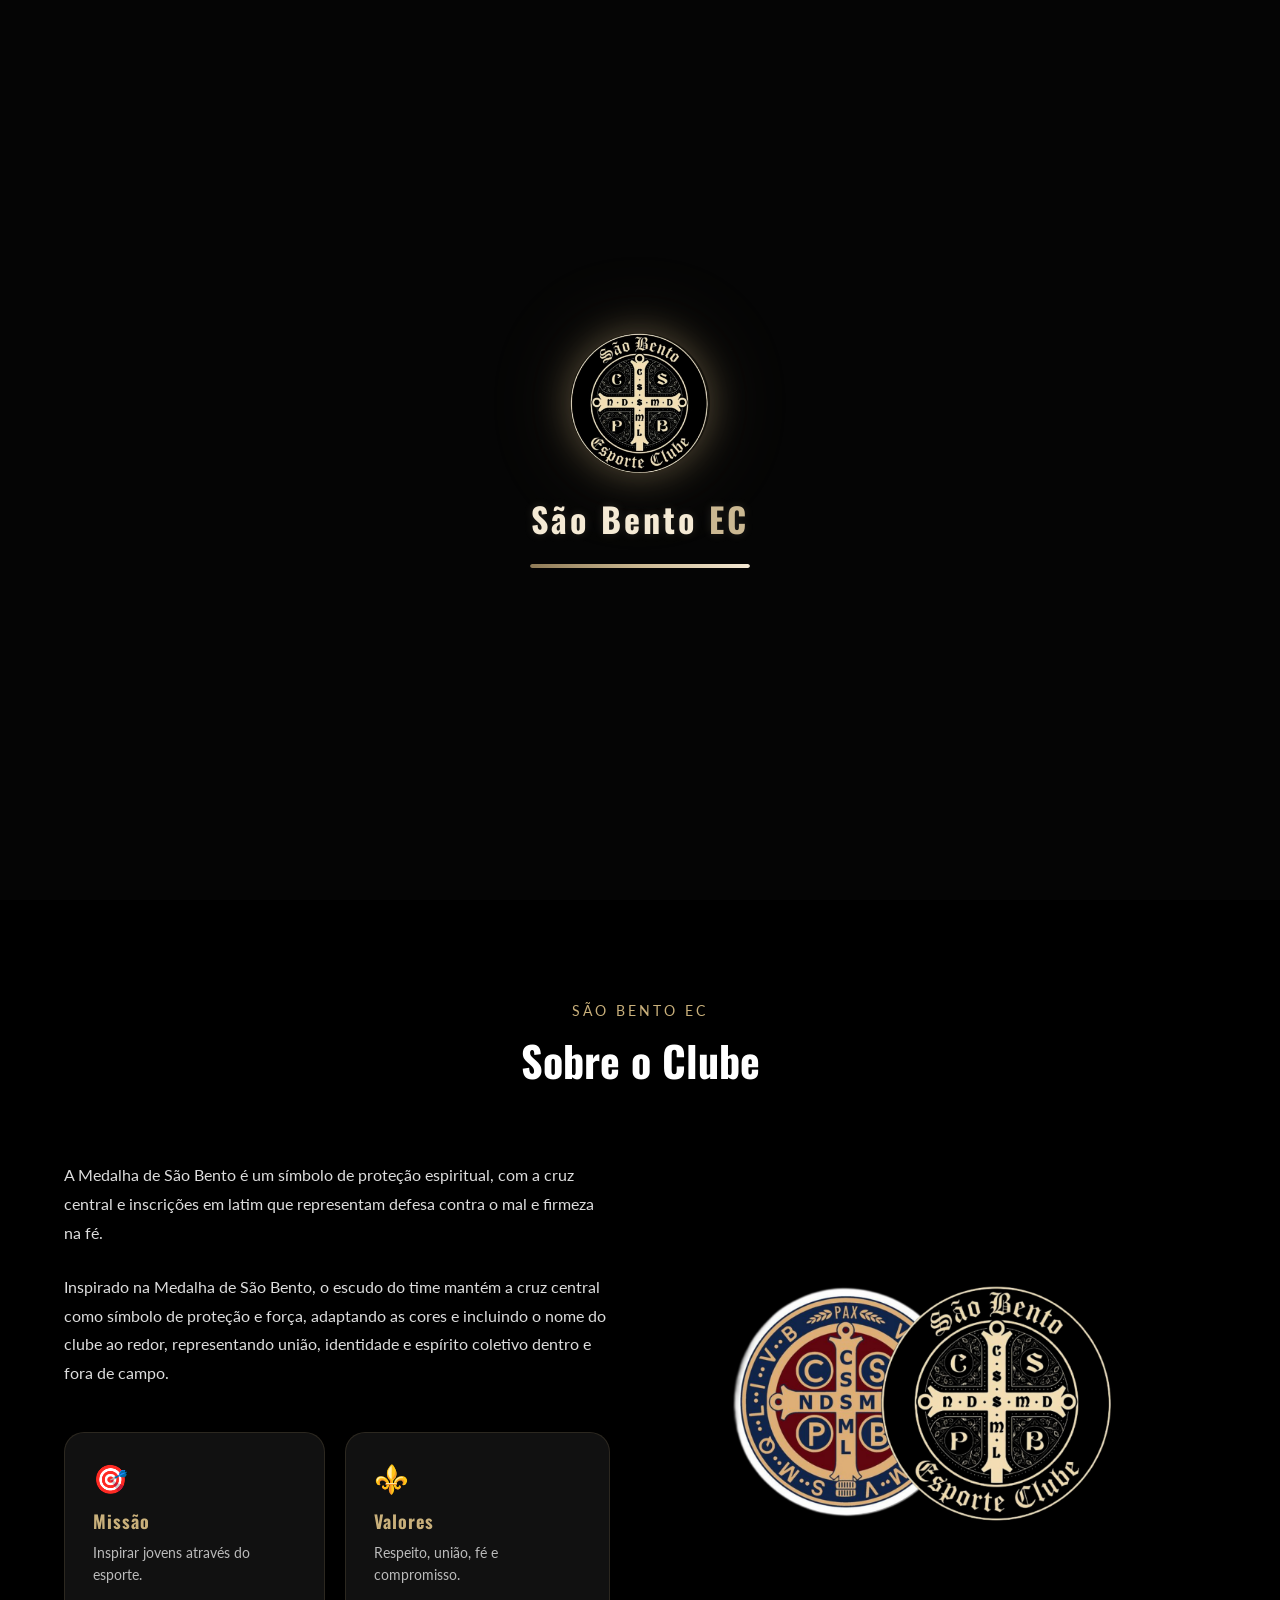
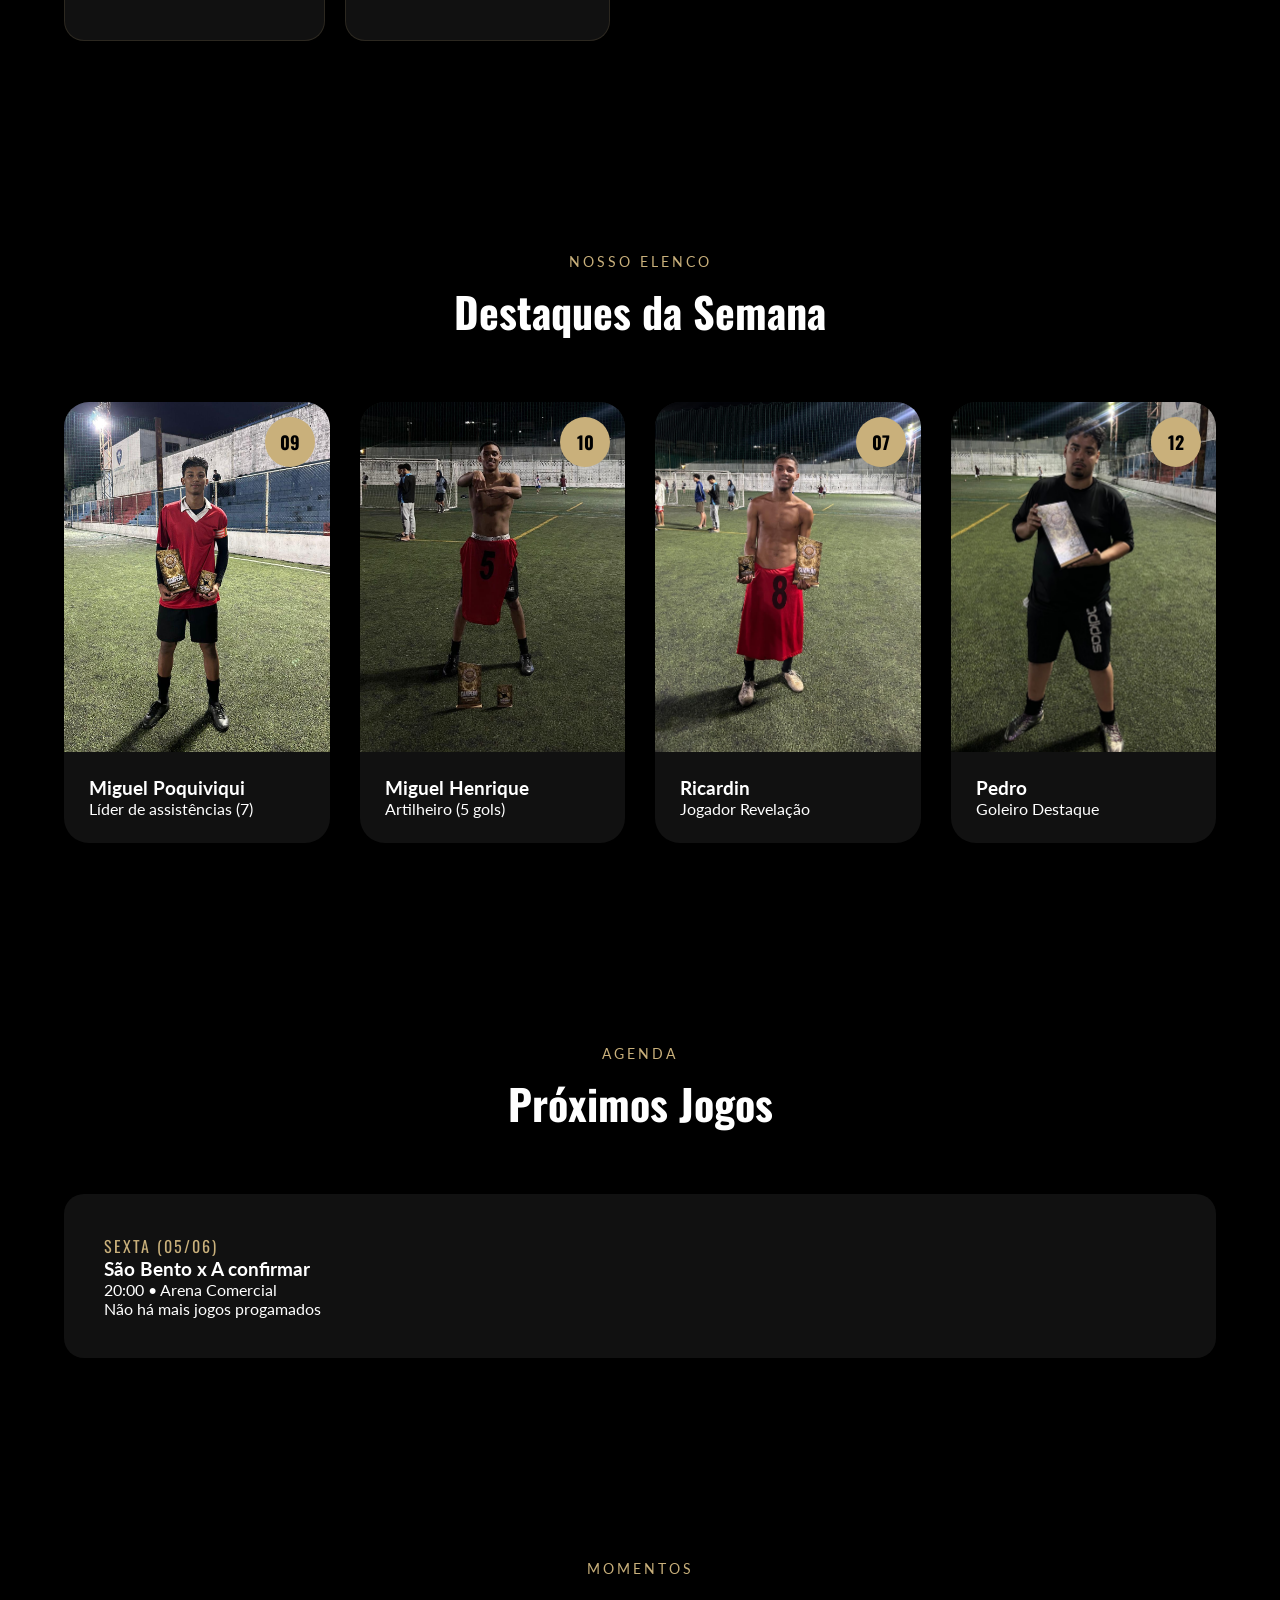
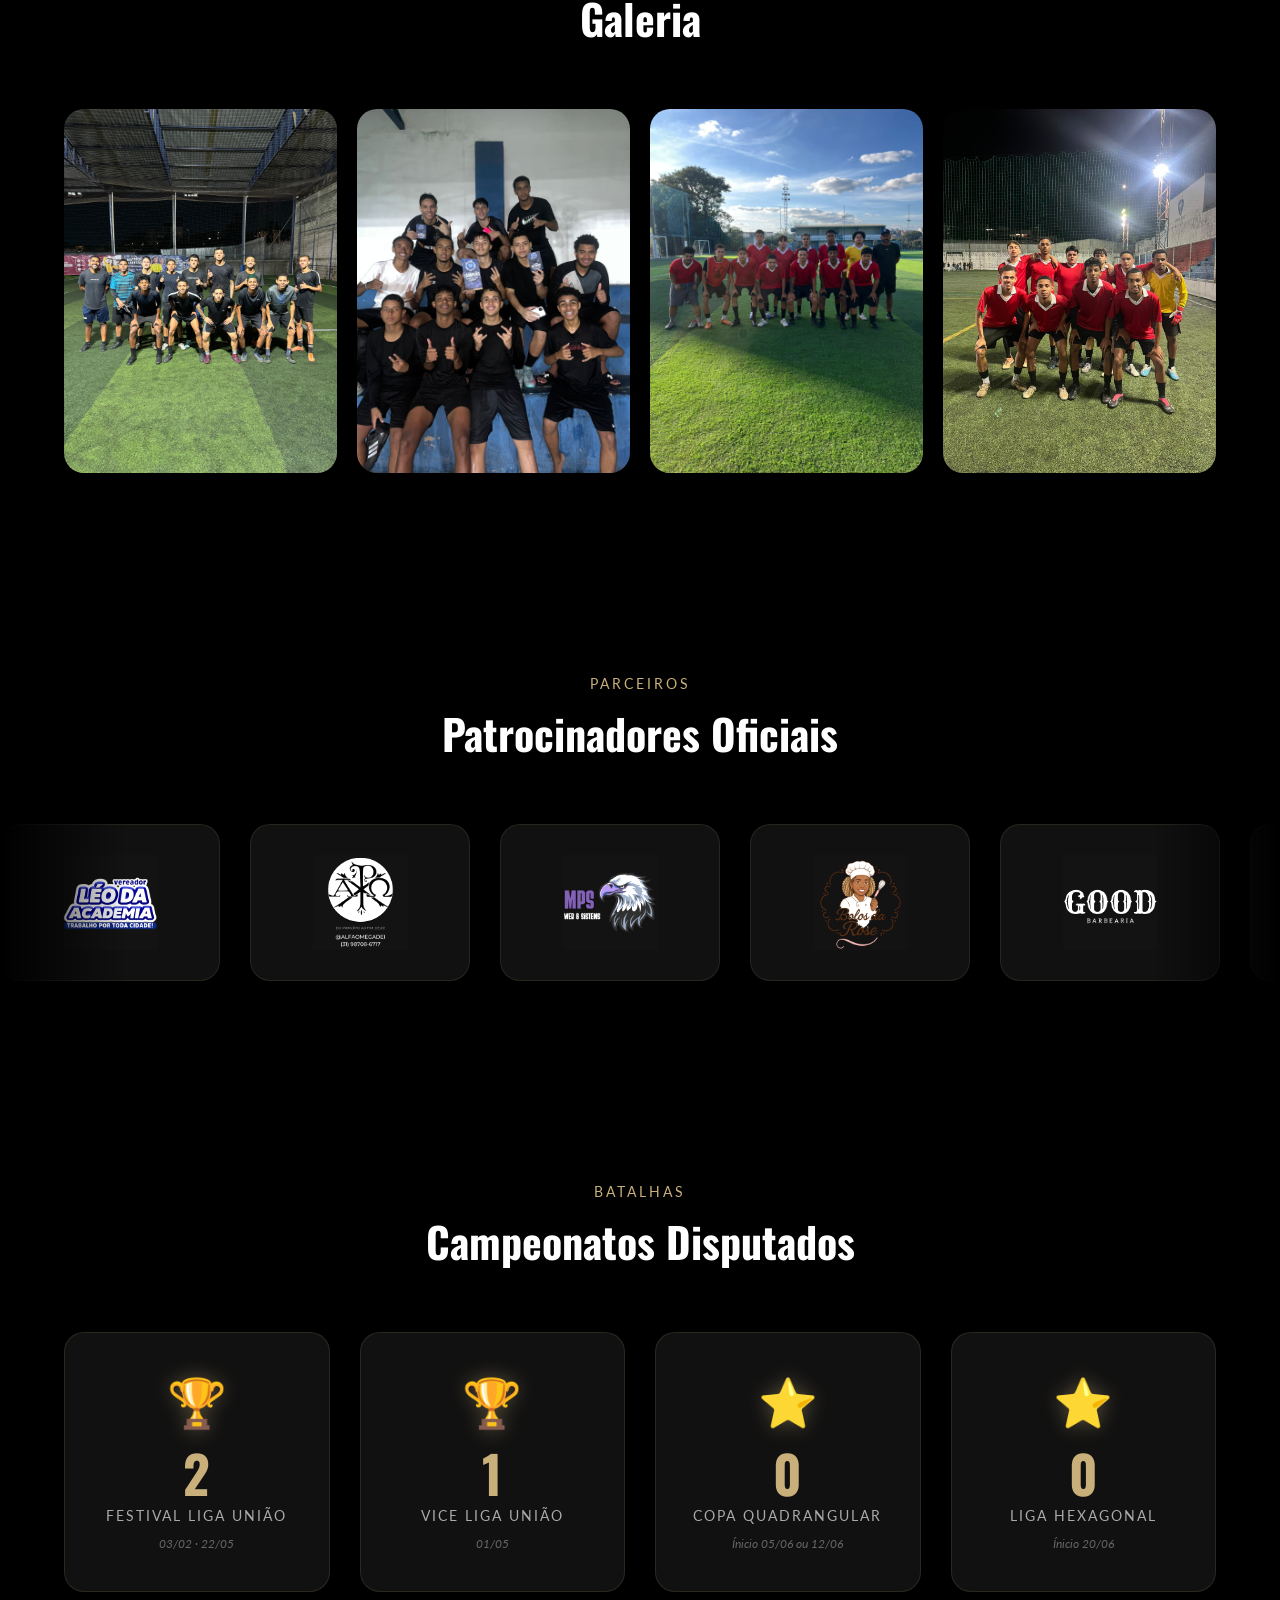
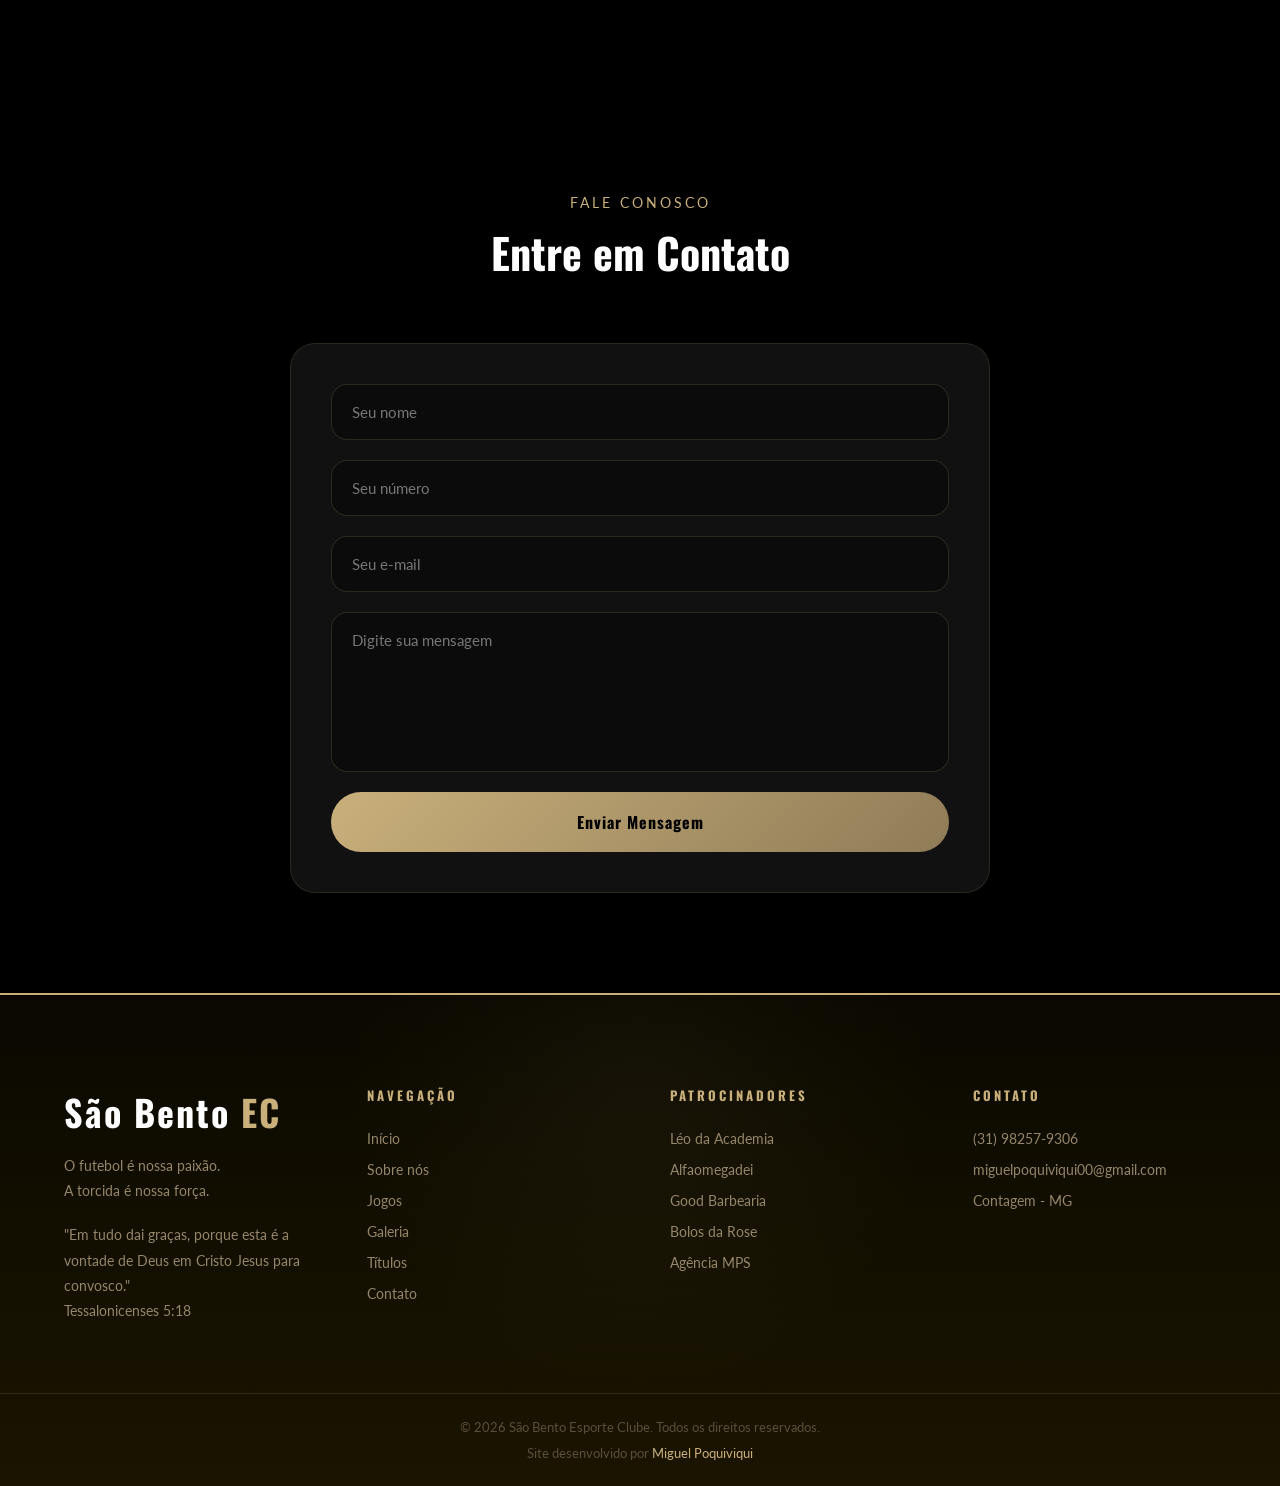
==== index.html @ 28539114 "Update index.html" ====
<!DOCTYPE html>
<html lang="pt-BR">
<head>
  <meta charset="UTF-8" />
  <meta name="viewport" content="width=device-width, initial-scale=1.0"/>
  <title>São Bento Esporte Clube</title>
  <link rel="stylesheet" href="style.css">
  <link rel="icon" type="image/x-icon" href="imgs\escudo.png">
  <link rel="preconnect" href="https://fonts.googleapis.com">
  <link href="https://fonts.googleapis.com/css2?family=Oswald:wght@400;600;700&family=Lato:wght@300;400;700&display=swap" rel="stylesheet">
</head>
<body>

<!-- PRELOADER -->
<div id="preloader">
  <div class="loader">
    <img src="imgs/escudo.png" alt="São Bento EC">
    <h1>São Bento <span>EC</span></h1>
    <div class="loading-bar">
      <div class="loading-progress"></div>
    </div>
  </div>
</div>

<!-- HEADER -->
<header id="header">
  <div class="container nav-container">
    <div class="logo-area">
      <img src="imgs/escudo.png" alt="São Bento">
      <h2>São Bento EC</h2>
    </div>
    <nav id="nav">
      <a href="#home">Início</a>
      <a href="#sobre">Sobre</a>
      <a href="#elenco">Elenco</a>
      <a href="#jogos">Jogos</a>
      <a href="#galeria">Galeria</a>
      <a href="#contato">Contato</a>
    </nav>
    <a class="btn-header" href="#contato">Seja Patrocinador</a>
    <div class="menu-mobile" id="menu-mobile">
      <span></span>
      <span></span>
      <span></span>
    </div>
  </div>
</header>

<!-- HERO -->
<section class="hero" id="home">
  <div class="overlay"></div>
  <div class="hero-content">
    <h1>TRADIÇÃO, RAÇA E GLÓRIA</h1>
    <p>Mais que um time. Uma família, uma torcida e uma história.</p>
    <div class="hero-buttons">
      <a href="#sobre" class="btn-primary">Conheça o Clube</a>
      <a href="#jogos" class="btn-secondary">Próximos Jogos</a>
    </div>
  </div>
</section>

<!-- SOBRE -->
<section class="sobre section" id="sobre">
  <div class="container">
    <div class="section-title">
      <span>São Bento EC</span>
      <h2>Sobre o Clube</h2>
    </div>
    <div class="sobre-grid">
      <div class="sobre-text">
        <p>A Medalha de São Bento é um símbolo de proteção espiritual, com a cruz central e inscrições em latim que representam defesa contra o mal e firmeza na fé.</p>
        <p>Inspirado na Medalha de São Bento, o escudo do time mantém a cruz central como símbolo de proteção e força, adaptando as cores e incluindo o nome do clube ao redor, representando união, identidade e espírito coletivo dentro e fora de campo.</p><br>

        <div class="sobre-cards">
          <div class="mini-card" id="card-missao">
            <span class="card-icon">🎯</span>
            <h3>Missão</h3>
            <p>Inspirar jovens através do esporte.</p>
          </div>
          <div class="mini-card" id="card-valores">
            <span class="card-icon">⚜️</span>
            <h3>Valores</h3>
            <p>Respeito, união, fé e compromisso.</p>
          </div>
        </div>
      </div>
      <div class="sobre-img">
        <img src="imgs/sao bento.png" alt="São Bento">
      </div>
    </div>
  </div>
</section>

<!-- DESTAQUES -->
<section class="elenco section" id="elenco">
  <div class="container">
    <div class="section-title">
      <span>Nosso Elenco</span>
      <h2>Destaques da Semana</h2>
    </div>
    <div class="players">
      <div class="player-card">
        <div class="number">09</div>
        <img src="imgs/presida.jpg" alt="">
        <div class="player-info">
          <h3>Miguel Poquiviqui</h3>
          <p>Líder de assistências (7)</p>
        </div>
      </div>
      <div class="player-card">
        <div class="number">10</div>
        <img src="imgs/artilheiro.jpg" alt="">
        <div class="player-info">
          <h3>Miguel Henrique</h3>
          <p>Artilheiro (5 gols)</p>
        </div>
      </div>
      <div class="player-card">
        <div class="number">07</div>
        <img src="imgs/revela.jpg" alt="">
        <div class="player-info">
          <h3>Ricardin</h3>
          <p>Jogador Revelação</p>
        </div>
      </div>
      <div class="player-card">
        <div class="number">12</div>
        <img src="imgs/goleiro.jpg" alt="">
        <div class="player-info">
          <h3>Pedro</h3>
          <p>Goleiro Destaque</p>
        </div>
      </div>
    </div>
  </div>
</section>

<!-- JOGOS -->
<section class="jogos section" id="jogos">
  <div class="container">
    <div class="section-title">
      <span>Agenda</span>
      <h2>Próximos Jogos</h2>
    </div>
    <div class="games">
      <div class="game-card">
        <span>SEXTA (05/06)</span>
        <h3>São Bento x A confirmar</h3>
        <p>20:00 • Arena Comercial</p>
        <p>Não há mais jogos progamados</p>
      </div>
      
    </div>
  </div>
</section>

<!-- GALERIA -->
<section class="galeria section" id="galeria">
  <div class="container">
    <div class="section-title">
      <span>Momentos</span>
      <h2>Galeria</h2>
    </div>
    <div class="gallery-grid">
      <img src="imgs/time1.jpg" class="gallery-item" alt="1">
      <img src="imgs/time2.jpg" class="gallery-item" alt="2">
      <img src="imgs/time3.jpg" class="gallery-item" alt="3">
      <img src="imgs/time5.jpg" class="gallery-item" alt="5">
    </div>
  </div>
</section>

<!-- LIGHTBOX -->
<div class="lightbox" id="lightbox">
  <span class="close-lightbox">&times;</span>
  <img id="lightbox-img" src="">
</div>

<!-- PATROCINADORES -->
<section class="patro-section">
  <div class="section-title">
    <span>Parceiros</span>
    <h2>Patrocinadores Oficiais</h2>
  </div>
  <div class="carousel">
    <div class="carousel-track" id="carousel-track">
      <div class="sponsor-card"><img src="imgs/leodaacademia.png" alt="Leo"></div>
      <div class="sponsor-card"><img src="imgs/alfa.png" alt="Alfa"></div>
      <div class="sponsor-card"><img src="imgs/mps.png" alt="MPS"></div>
      <div class="sponsor-card"><img src="imgs/bolos.png" alt="Bolos da Rose"></div>
      <div class="sponsor-card"><img src="imgs/good.png" alt="Good Barbearia"></div>
      <div class="sponsor-card"><img src="imgs/leodaacademia.png" alt="Leo"></div>
      <div class="sponsor-card"><img src="imgs/alfa.png" alt="Alfa"></div>
      <div class="sponsor-card"><img src="imgs/mps.png" alt="MPS"></div>
      <div class="sponsor-card"><img src="imgs/bolos.png" alt="Bolos da Rose"></div>
      <div class="sponsor-card"><img src="imgs/good.png" alt="Good Barbearia"></div>
    </div>
  </div>
</section>

<!-- CAMPEONATOS CONQUISTADOS -->
<section class="titulos section" id="titulos">
  <div class="container">
    <div class="section-title">
      <span>Batalhas</span>
      <h2>Campeonatos Disputados</h2>
    </div>
    <div class="titulos-grid">
      <div class="titulo-card">
        <span class="titulo-icon">🏆</span>
        <div class="titulo-number">2</div>
        <div class="titulo-name">Festival Liga União</div>
        <div class="titulo-years">03/02 · 22/05</div>
      </div>
      <div class="titulo-card">
        <span class="titulo-icon">🏆</span>
        <div class="titulo-number">1</div>
        <div class="titulo-name">Vice Liga União</div>
        <div class="titulo-years">01/05</div>
      </div>
      <div class="titulo-card">
        <span class="titulo-icon">⭐</span>
        <div class="titulo-number">0</div>
        <div class="titulo-name">Copa Quadrangular</div>
        <div class="titulo-years">Ínicio 05/06 ou 12/06</div>
      </div>
      <div class="titulo-card">
        <span class="titulo-icon">⭐</span>
        <div class="titulo-number">0</div>
        <div class="titulo-name">Liga Hexagonal</div>
        <div class="titulo-years">Ínicio 20/06</div>
      </div>
    </div>
  </div>
</section>

<!-- CONTATO -->
<section class="contato section" id="contato">
  <div class="container">
    <div class="section-title">
      <span>Fale Conosco</span>
      <h2>Entre em Contato</h2>
    </div>
    <form id="contact-form">
      <input type="text" placeholder="Seu nome" id="name">
      <input type="number" placeholder="Seu número" id="number">
      <input type="email" placeholder="Seu e-mail" id="email">
      <textarea placeholder="Digite sua mensagem" id="message"></textarea>
      <button type="submit">Enviar Mensagem</button>
    </form>
  </div>
</section>

<!-- FOOTER -->
<footer>
  <div class="container footer-grid">
    <div class="footer-brand">
      <h2>São Bento <span>EC</span></h2>
      <p>O futebol é nossa paixão.<br>A torcida é nossa força.</p><br>
      <p>"Em tudo dai graças, porque esta é a vontade de Deus em Cristo Jesus para convosco."<br>Tessalonicenses 5:18</p>
    </div>
    <div>
      <h3>Navegação</h3>
      <a href="#home">Início</a>
      <a href="#sobre">Sobre nós</a>
      <a href="#jogos">Jogos</a>
      <a href="#galeria">Galeria</a>
      <a href="#titulos">Títulos</a>
      <a href="#contato">Contato</a>
    </div>
    <div>
      <h3>Patrocinadores</h3>
      <a href="https://www.instagram.com/leodaacademia_/">Léo da Academia</a>
      <a href="https://www.instagram.com/alfaomegadei/?next=%2F">Alfaomegadei</a>
      <a href="https://www.instagram.com/goodbarbearia/?next=%2F">Good Barbearia</a>
      <a href="https://www.instagram.com/bolosdarose33/?next=%2F">Bolos da Rose</a>
      <a href="https://www.instagram.com/agencia_mps/?next=%2F">Agência MPS</a>
    </div>
    <div>
      <h3>Contato</h3>
      <a href="https://wa.me/+5531982579306">(31) 98257-9306</a>
      <a href="miguelpoquiviui00@gmail.com">miguelpoquiviqui00@gmail.com</a>
      <a href="https://maps.app.goo.gl/bpwfyEVrQ4j3nXoj8">Contagem - MG</a>
    </div>
  </div>

  <div class="copy">
    <p>© 2026 São Bento Esporte Clube. Todos os direitos reservados.</p>
    <p>Site desenvolvido por <a href="https://miguelpoquiviqui.github.io/miguel/" target="_blank">Miguel Poquiviqui</a></p>
  </div>
</footer>

<!-- CHATBOT -->
<button id="chat-btn" onclick="toggleChat()">
  👋
  <span class="badge">1</span>
</button>

<div id="chat-window">
  <div class="chat-header">
    <img src="imgs/escudo.png" alt="São Bento EC">
    <div class="chat-header-info">
      <h4>São Bento EC</h4>
      <p>Assistente do Clube</p>
    </div>
    <div class="chat-online"></div>
  </div>

  <div class="chat-messages" id="chat-messages"></div>

  <div class="quick-replies" id="quick-replies">
    <button class="qr-btn" onclick="sendQuick('Próximo jogo')">📅 Próximo jogo</button>
    <button class="qr-btn" onclick="sendQuick('Camisa torcida')">👕 Camisa Torcedor</button>
    <button class="qr-btn" onclick="sendQuick('Patrocínio')">💼 Patrocínio</button>
    <button class="qr-btn" onclick="sendQuick('Títulos')">🏆 Títulos</button>
    <button class="qr-btn" onclick="sendQuick('Contato')">📞 Contato</button>
  </div>
  <div class="chat-input-area">
    <input type="text" id="chat-input" placeholder="Digite sua pergunta..." onkeydown="if(event.key==='Enter')sendMessage()">
    <button id="chat-send" onclick="sendMessage()">➤</button>
  </div>
</div>

<script src="scprit.js"></script>
</body>
</html>
---- style.css ----
*{
  margin:0;
  padding:0;
  box-sizing:border-box;
}

html{
  scroll-behavior:smooth;
}

body{
  font-family:'Lato', Arial, sans-serif;
  background:black;
  color:white;
  overflow-x:hidden;
}

img{
  width:100%;
  display:block;
}

.sidebar{
background:linear-gradient(180deg,#050505,#1a1400);
border-right:1px solid rgba(201,176,123,.2);
}
.container{
  width:90%;
  max-width:1200px;
  margin:auto;
}

.section{
  padding:100px 0;
}

.section-title{
  text-align:center;
  margin-bottom:60px;
}

.section-title span{
  color:#c9b07b;
  letter-spacing:3px;
  font-size:14px;
  text-transform:uppercase;
}

.section-title h2{
  font-size:42px;
  margin-top:10px;
  font-family:'Oswald', sans-serif;
  font-weight:700;
}

/* =========================
   PRELOADER
========================= */
#preloader{
  position:fixed;
  inset:0;
  background:#050505;
  display:flex;
  justify-content:center;
  align-items:center;
  z-index:999999;
  transition:opacity .8s ease, visibility .8s ease;
}

#preloader.hide{
  opacity:0;
  visibility:hidden;
  pointer-events:none;
}

.loader{
  display:flex;
  flex-direction:column;
  align-items:center;
  justify-content:center;
}

/* FIX: border-radius torna circular, escondendo o fundo branco quadrado */
.loader img{
  width:140px;
  height:140px;
  border-radius:50%;
  object-fit:cover;
  margin-bottom:20px;
  opacity:0;
  transform:translateY(60px) scale(.8);
  animation:shieldReveal 1s ease forwards;
  filter:drop-shadow(0 0 18px rgba(201,176,123,.35)) drop-shadow(0 0 40px rgba(201,176,123,.15));
}

.loader h1{
  color:#f5ead5;
  font-size:34px;
  font-weight:700;
  font-family:'Oswald', Arial, sans-serif;
  letter-spacing:3px;
  margin-bottom:20px;
  opacity:0;
  transform:translateY(20px);
  animation:textReveal .8s ease forwards;
  animation-delay:.4s;
  text-shadow:0 0 10px rgba(232,220,194,.15);
}

.loader h1 span{
  color:#cbb892;
}

.loading-bar{
  width:220px;
  height:4px;
  background:rgba(255,255,255,.08);
  border-radius:30px;
  overflow:hidden;
  opacity:0;
  animation:barReveal .5s ease forwards;
  animation-delay:.8s;
}

.loading-progress{
  width:0%;
  height:100%;
  border-radius:30px;
  background:linear-gradient(90deg,#8f7b57,#cbb892,#f5ead5);
  box-shadow:0 0 10px rgba(232,220,194,.3);
  animation:loadBar 2s ease forwards;
  animation-delay:1s;
}

@keyframes shieldReveal{
  0%{ opacity:0; transform:translateY(60px) scale(.8); }
  100%{ opacity:1; transform:translateY(0) scale(1); }
}

@keyframes textReveal{
  from{ opacity:0; transform:translateY(20px); }
  to{ opacity:1; transform:translateY(0); }
}

@keyframes barReveal{
  from{ opacity:0; }
  to{ opacity:1; }
}

@keyframes loadBar{
  from{ width:0%; }
  to{ width:100%; }
}

/* HEADER */
header{
  position:fixed;
  width:100%;
  top:0;
  left:0;
  z-index:999;
  transition:.4s;
}

header.scrolled{
  background:#000;
  box-shadow:0 0 20px rgba(0,0,0,.5);
}

.nav-container{
  display:flex;
  justify-content:space-between;
  align-items:center;
  padding:20px 0;
}

.logo-area{
  display:flex;
  align-items:center;
  gap:12px;
}

.logo-area img{
  width:55px;
  height:55px;
  border-radius:50%;
  object-fit:cover;
}

.logo-area h2{
  font-size:20px;
  font-family:'Oswald', sans-serif;
}

nav{
  display:flex;
  gap:30px;
}

nav a{
  color:white;
  text-decoration:none;
  transition:.3s;
  font-family:'Lato', sans-serif;
  font-weight:700;
  letter-spacing:1px;
  font-size:14px;
  text-transform:uppercase;
}

nav a:hover{
  color:#c9b07b;
}

.btn-header{
  background:#c9b07b;
  padding:12px 20px;
  border-radius:40px;
  color:black;
  text-decoration:none;
  font-weight:bold;
  transition:.3s;
  font-family:'Oswald', sans-serif;
  letter-spacing:1px;
}

.btn-header:hover{
  transform:translateY(-3px);
  box-shadow:0 8px 20px rgba(201,176,123,.4);
}

.menu-mobile{
  display:none;
  flex-direction:column;
  gap:5px;
  cursor:pointer;
}

.menu-mobile span{
  width:30px;
  height:3px;
  background:white;
}

/* HERO */
.hero{
  height:100vh;
  background-image:url("imgs/hero.png");
  background-position:center;
  background-size:cover;
  background-repeat:no-repeat;
  display:flex;
  justify-content:center;
  align-items:center;
  position:relative;
  overflow:hidden;
}

.overlay{
  position:absolute;
  inset:0;
  background:rgba(0,0,0,.7);
}

.hero-content{
  position:relative;
  z-index:2;
  text-align:center;
  max-width:800px;
  padding:20px;
}

.hero h1{
  font-size:80px;
  line-height:1.1;
  font-family:'Oswald', sans-serif;
  font-weight:700;
  letter-spacing:4px;
}

.hero p{
  margin:25px 0;
  font-size:22px;
  color:#ddd;
}

.hero-buttons{
  display:flex;
  justify-content:center;
  gap:20px;
  flex-wrap:wrap;
}

.btn-primary,
.btn-secondary{
  padding:16px 30px;
  border-radius:50px;
  text-decoration:none;
  font-weight:bold;
  transition:.3s;
  font-family:'Oswald', sans-serif;
  letter-spacing:1px;
}

.btn-primary{
  background:#c9b07b;
  color:black;
}

.btn-secondary{
  border:2px solid white;
  color:white;
}

.btn-primary:hover,
.btn-secondary:hover{
  transform:translateY(-5px);
  box-shadow:0 10px 25px rgba(201,176,123,.3);
}

/* SOBRE */
.sobre-grid{
  display:grid;
  grid-template-columns:1fr 1fr;
  gap:60px;
  align-items:center;
}

.sobre-text p{
  margin-bottom:25px;
  color:#ddd;
  line-height:1.8;
}

.sobre-cards{
  display:flex;
  gap:20px;
}

/* === MINI-CARDS ANIMADOS === */
.mini-card{
  background:#111;
  padding:28px;
  border-radius:20px;
  border:1px solid rgba(201,176,123,.15);
  position:relative;
  overflow:hidden;
  cursor:default;
  transition:transform .4s ease, border-color .4s ease, box-shadow .4s ease;
  opacity:0;
  transform:translateY(30px);
}

.mini-card.visible{
  opacity:1;
  transform:translateY(0);
  transition:opacity .6s ease, transform .6s ease;
}

.mini-card:first-child{
  transition-delay:.1s;
}

.mini-card:last-child{
  transition-delay:.3s;
}

.mini-card::before{
  content:'';
  position:absolute;
  top:-50%;
  left:-50%;
  width:200%;
  height:200%;
  background:radial-gradient(circle at center, rgba(201,176,123,.12) 0%, transparent 60%);
  opacity:0;
  transition:opacity .5s ease;
  pointer-events:none;
}

.mini-card:hover{
  transform:translateY(-8px) scale(1.03);
  border-color:rgba(201,176,123,.5);
  box-shadow:0 15px 40px rgba(201,176,123,.15), 0 0 0 1px rgba(201,176,123,.2);
}

.mini-card:hover::before{
  opacity:1;
}

.mini-card .card-icon{
  font-size:28px;
  margin-bottom:12px;
  display:block;
}

.mini-card h3{
  font-family:'Oswald', sans-serif;
  font-size:18px;
  color:#c9b07b;
  margin-bottom:8px;
  letter-spacing:1px;
}

.mini-card p{
  color:#bbb;
  font-size:14px;
  line-height:1.6;
}

/* Barra dourada animada na base do card */
.mini-card::after{
  content:'';
  position:absolute;
  bottom:0;
  left:0;
  width:0%;
  height:3px;
  background:linear-gradient(90deg, #8f7b57, #c9b07b, #f5ead5);
  border-radius:0 0 20px 20px;
  transition:width .4s ease;
}

.mini-card:hover::after{
  width:100%;
}

.sobre-img img{
  width:100%;
  max-width:400px;
  height:auto;
  margin-left:50px;
}

/* ELENCO */
.players{
  display:grid;
  grid-template-columns:repeat(auto-fit,minmax(250px,1fr));
  gap:30px;
}

.player-card{
  background:#111;
  border-radius:25px;
  overflow:hidden;
  position:relative;
  transition:.4s;
}

.player-card:hover{
  transform:translateY(-10px);
}

.player-card img{
  height:350px;
  object-fit:cover;
}

.player-info{
  padding:25px;
}

.number{
  position:absolute;
  top:15px;
  right:15px;
  background:#c9b07b;
  color:black;
  width:50px;
  height:50px;
  border-radius:50%;
  display:flex;
  justify-content:center;
  align-items:center;
  font-weight:bold;
  font-family:'Oswald', sans-serif;
  font-size:18px;
}

/* JOGOS */
.games{
  display:grid;
  grid-template-columns:repeat(auto-fit,minmax(300px,1fr));
  gap:30px;
}

.game-card{
  background:#111;
  padding:40px;
  border-radius:20px;
  transition:.4s;
}

.game-card:hover{
  transform:scale(1.04);
}

.game-card span{
  color:#c9b07b;
  font-family:'Oswald', sans-serif;
  letter-spacing:2px;
}

/* GALERIA */
.gallery-grid{
  display:grid;
  grid-template-columns:repeat(auto-fit,minmax(250px,1fr));
  gap:20px;
}

.gallery-grid img{
  border-radius:20px;
  cursor:pointer;
  transition:.4s;
}

.gallery-grid img:hover{
  transform:scale(1.05);
}

/* LIGHTBOX */
.lightbox{
  position:fixed;
  inset:0;
  background:rgba(0,0,0,.9);
  display:none;
  justify-content:center;
  align-items:center;
  z-index:99999;
}

.lightbox img{
  width:90%;
  max-width:700px;
}

.close-lightbox{
  position:absolute;
  top:40px;
  right:40px;
  font-size:40px;
  cursor:pointer;
}

/* =========================
   PATROCINADORES — CARROSSEL CORRIGIDO
========================= */
.patro-section{
  padding:100px 0;
  overflow:hidden;
}

.carousel{
  overflow:hidden;
  mask-image:linear-gradient(90deg, transparent, black 10%, black 90%, transparent);
  -webkit-mask-image:linear-gradient(90deg, transparent, black 10%, black 90%, transparent);
}

.carousel-track{
  display:flex;
  gap:30px;
  width:max-content;
  animation:slide 20s linear infinite;
}

.carousel-track:hover{
  animation-play-state:paused;
}

.sponsor-card{
  min-width:220px;
  width:220px;
  background:#111;
  border:1px solid rgba(201,176,123,.12);
  border-radius:20px;
  padding:30px 20px;
  display:flex;
  align-items:center;
  justify-content:center;
  transition:border-color .3s, box-shadow .3s;
}

.sponsor-card:hover{
  border-color:rgba(201,176,123,.4);
  box-shadow:0 0 20px rgba(201,176,123,.1);
}

/* imagens dos patrocinadores: menores e centralizadas */
.sponsor-card img{
width:auto !important;
max-width:170px !important;
max-height:95px !important;
height:auto;
object-fit:contain;
margin:0 auto;
display:block;
filter:grayscale(30%) brightness(1.1);
transition:filter .3s, transform .3s;
}

.sponsor-card:hover img{
filter:grayscale(0%) brightness(1.3);
transform:scale(1.05);
}

@keyframes slide{
  0%{ transform:translateX(0); }
  100%{ transform:translateX(-50%); }
}

/* =========================
   CAMPEONATOS CONQUISTADOS
========================= */
.titulos-grid{
  display:grid;
  grid-template-columns:repeat(auto-fit,minmax(220px,1fr));
  gap:30px;
}

.titulo-card{
  background:#111;
  border:1px solid rgba(201,176,123,.15);
  border-radius:20px;
  padding:40px 30px;
  text-align:center;
  position:relative;
  overflow:hidden;
  transition:transform .4s, box-shadow .4s, border-color .4s;
}

.titulo-card::before{
  content:'';
  position:absolute;
  top:0;
  left:0;
  right:0;
  height:3px;
  background:linear-gradient(90deg, #8f7b57, #c9b07b, #f5ead5);
  transform:scaleX(0);
  transition:transform .4s ease;
}

.titulo-card:hover::before{
  transform:scaleX(1);
}

.titulo-card:hover{
  transform:translateY(-8px);
  box-shadow:0 20px 50px rgba(201,176,123,.12);
  border-color:rgba(201,176,123,.3);
}

.titulo-icon{
  font-size:48px;
  display:block;
  margin-bottom:15px;
  filter:drop-shadow(0 0 10px rgba(201,176,123,.4));
}

.titulo-number{
  font-size:52px;
  font-family:'Oswald', sans-serif;
  font-weight:700;
  color:#c9b07b;
  line-height:1;
  margin-bottom:8px;
}

.titulo-name{
  font-size:14px;
  color:#aaa;
  letter-spacing:2px;
  text-transform:uppercase;
}

.titulo-years{
  margin-top:12px;
  font-size:12px;
  color:#666;
  font-style:italic;
}

/* =========================
 FORMULÁRIO CONTATO
========================= */
#contact-form{
max-width:700px;
margin:0 auto;
background:#111;
padding:40px;
border-radius:25px;
border:1px solid rgba(201,176,123,.15);
display:flex;
flex-direction:column;
gap:20px;
box-shadow:0 15px 40px rgba(0,0,0,.35);
}

#contact-form input,
#contact-form textarea{
width:100%;
background:#0b0b0b;
border:1px solid rgba(201,176,123,.18);
border-radius:16px;
padding:18px 20px;
color:white;
font-size:15px;
font-family:'Lato', sans-serif;
outline:none;
transition:.3s;
}

#contact-form textarea{
min-height:160px;
resize:none;
}

#contact-form input:focus,
#contact-form textarea:focus{
border-color:#c9b07b;
box-shadow:0 0 15px rgba(201,176,123,.15);
}

#contact-form input::placeholder,
#contact-form textarea::placeholder{
color:#777;
}

#contact-form button{
background:linear-gradient(135deg,#c9b07b,#8f7b57);
border:none;
padding:18px;
border-radius:50px;
color:black;
font-size:16px;
font-weight:700;
font-family:'Oswald', sans-serif;
letter-spacing:1px;
cursor:pointer;
transition:.3s;
}

#contact-form button:hover{
transform:translateY(-4px);
box-shadow:0 10px 25px rgba(201,176,123,.3);
}

/* =========================
   FOOTER — CORES SÃO BENTO
========================= */
footer{
  background:linear-gradient(180deg, #0a0800 0%, #130f00 50%, #1a1400 100%);
  padding-top:90px;
  border-top:2px solid #c9b07b;
  position:relative;
  overflow:hidden;
}

/* detalhe decorativo atrás */
footer::before{
  content:'';
  position:absolute;
  top:-200px;
  left:50%;
  transform:translateX(-50%);
  width:600px;
  height:600px;
  background:radial-gradient(circle, rgba(201,176,123,.05) 0%, transparent 70%);
  pointer-events:none;
}

.footer-grid{
  display:grid;
  grid-template-columns:repeat(auto-fit,minmax(220px,1fr));
  gap:60px;
  position:relative;
}

.footer-brand h2{
  font-size:36px;
  font-weight:700;
  margin-bottom:15px;
  color:white;
  font-family:'Oswald', sans-serif;
  letter-spacing:2px;
}

.footer-brand h2 span{
  color:#c9b07b;
}

.footer-brand p{
  color:#94866a;
  line-height:1.8;
  max-width:260px;
  font-size:14px;
}

footer h3{
  color:#c9b07b;
  font-size:13px;
  letter-spacing:3px;
  margin-bottom:25px;
  font-family:'Oswald', sans-serif;
  text-transform:uppercase;
}

footer a{
  display:block;
  margin-bottom:14px;
  color:#94866a;
  text-decoration:none;
  transition:.3s ease;
  font-size:14px;
}

footer a:hover{
  color:#c9b07b;
  transform:translateX(5px);
}

/* COPY — centralizado */
.copy{
  margin-top:70px;
  padding:25px 0;
  border-top:1px solid rgba(201,176,123,.15);
  display:flex;
  justify-content:center;
  align-items:center;
  flex-direction:column;
  gap:10px;
  text-align:center;
}

.copy p{
  color:#5a4f38;
  margin:0;
  font-size:13px;
}

.copy a{
  color:#c9b07b !important;
  text-decoration:none;
  font-size:13px;
  transition:.3s;
  transform:none !important;
  display:inline !important;
}

.copy a:hover{
  color:#f5ead5 !important;
  transform:none !important;
}

/* =========================
   CHATBOT WIDGET
========================= */
#chat-btn{
  position:fixed;
  bottom:30px;
  right:30px;
  width:60px;
  height:60px;
  background:linear-gradient(135deg, #c9b07b, #8f7b57);
  border-radius:50%;
  border:none;
  cursor:pointer;
  z-index:9999;
  display:flex;
  align-items:center;
  justify-content:center;
  box-shadow:0 5px 25px rgba(201,176,123,.4);
  transition:transform .3s, box-shadow .3s;
  font-size:26px;
}

#chat-btn:hover{
  transform:scale(1.1);
  box-shadow:0 8px 35px rgba(201,176,123,.55);
}

#chat-btn .badge{
  position:absolute;
  top:-4px;
  right:-4px;
  width:18px;
  height:18px;
  background:#e74c3c;
  border-radius:50%;
  font-size:11px;
  color:white;
  display:flex;
  align-items:center;
  justify-content:center;
  font-weight:bold;
  animation:pulse 1.5s infinite;
}

@keyframes pulse{
  0%,100%{ transform:scale(1); }
  50%{ transform:scale(1.2); }
}

#chat-window{
  position:fixed;
  bottom:105px;
  right:30px;
  width:340px;
  max-height:500px;
  background:#0e0b06;
  border:1px solid rgba(201,176,123,.25);
  border-radius:20px;
  box-shadow:0 20px 60px rgba(0,0,0,.6);
  z-index:9998;
  display:none;
  flex-direction:column;
  overflow:hidden;
  transform:scale(.8) translateY(20px);
  opacity:0;
  transition:transform .3s ease, opacity .3s ease;
}

#chat-window.open{
  display:flex;
  transform:scale(1) translateY(0);
  opacity:1;
}

.chat-header{
  background:linear-gradient(135deg, #1a1400, #2a2000);
  border-bottom:1px solid rgba(201,176,123,.2);
  padding:16px 20px;
  display:flex;
  align-items:center;
  gap:12px;
}

.chat-header img{
  width:38px !important;
  height:38px;
  border-radius:50%;
  object-fit:cover;
  border:2px solid #c9b07b;
}

.chat-header-info h4{
  font-size:15px;
  font-family:'Oswald', sans-serif;
  color:white;
  letter-spacing:1px;
}

.chat-header-info p{
  font-size:11px;
  color:#c9b07b;
}

.chat-online{
  width:8px;
  height:8px;
  background:#2ecc71;
  border-radius:50%;
  margin-left:auto;
  box-shadow:0 0 6px #2ecc71;
}

.chat-messages{
  flex:1;
  overflow-y:auto;
  padding:16px;
  display:flex;
  flex-direction:column;
  gap:10px;
  scrollbar-width:thin;
  scrollbar-color:rgba(201,176,123,.2) transparent;
}

.msg{
  max-width:85%;
  padding:10px 14px;
  border-radius:14px;
  font-size:13px;
  line-height:1.5;
  animation:msgIn .3s ease;
}

@keyframes msgIn{
  from{ opacity:0; transform:translateY(8px); }
  to{ opacity:1; transform:translateY(0); }
}

.msg.bot{
  background:#1e1a0e;
  border:1px solid rgba(201,176,123,.15);
  color:#e8dcc2;
  align-self:flex-start;
  border-radius:4px 14px 14px 14px;
}

.msg.user{
  background:linear-gradient(135deg, #c9b07b, #8f7b57);
  color:#000;
  align-self:flex-end;
  font-weight:600;
  border-radius:14px 14px 4px 14px;
}

.quick-replies{
  display:flex;
  flex-wrap:wrap;
  gap:8px;
  padding:0 16px 12px;
}

.qr-btn{
  background:transparent;
  border:1px solid rgba(201,176,123,.3);
  color:#c9b07b;
  padding:7px 12px;
  border-radius:20px;
  font-size:12px;
  cursor:pointer;
  transition:.3s;
  font-family:'Lato', sans-serif;
}

.qr-btn:hover{
  background:rgba(201,176,123,.12);
  border-color:#c9b07b;
}

.chat-input-area{
  border-top:1px solid rgba(201,176,123,.15);
  padding:12px 16px;
  display:flex;
  gap:8px;
  align-items:center;
}

#chat-input{
  flex:1;
  background:rgba(255,255,255,.05);
  border:1px solid rgba(201,176,123,.15);
  border-radius:20px;
  padding:9px 14px;
  color:white;
  font-size:13px;
  font-family:'Lato', sans-serif;
  outline:none;
  transition:border-color .3s;
}

#chat-input:focus{
  border-color:rgba(201,176,123,.4);
}

#chat-input::placeholder{
  color:#555;
}

#chat-send{
  width:36px;
  height:36px;
  background:linear-gradient(135deg, #c9b07b, #8f7b57);
  border:none;
  border-radius:50%;
  cursor:pointer;
  display:flex;
  align-items:center;
  justify-content:center;
  font-size:16px;
  transition:.3s;
  flex-shrink:0;
}

#chat-send:hover{
  transform:scale(1.1);
}

/* RESPONSIVO */
@media(max-width:900px){
  nav{
    position:fixed;
    top:80px;
    right:-100%;
    width:250px;
    height:100vh;
    background:#000;
    flex-direction:column;
    padding:40px;
    transition:.4s;
  }

  nav.active{
    right:0;
  }

  .menu-mobile{
    display:flex;
  }

  .btn-header{
    display:none;
  }
    /* Sobre */
    @media (max-width:768px){

      .sobre-img{
        display:flex;
        justify-content:center;
      }
    
      .sobre-img img{
        width:100%;
        max-width:400px;
        height:auto;
        margin-left:0;
      }
    
    }
  .hero h1{
    font-size:50px;
  }

  .sobre-grid{
    grid-template-columns:1fr;
  }

  #chat-window{
    width:calc(100vw - 40px);
    right:20px;
  }
}

@media(max-width:600px){
  .hero h1{
    font-size:38px;
  }

  .section-title h2{
    font-size:32px;
  }
}
/* =========================
 SCROLLBAR PERSONALIZADA
========================= */

/* largura */
::-webkit-scrollbar{
width:12px;
}

/* fundo da barra */
::-webkit-scrollbar-track{
background:#050505;
}

/* parte que desliza */
::-webkit-scrollbar-thumb{
background:linear-gradient(180deg,#c9b07b,#8f7b57);
border-radius:20px;
border:2px solid #050505;
}

/* hover */
::-webkit-scrollbar-thumb:hover{
background:linear-gradient(180deg,#e0c992,#b89a63);
}
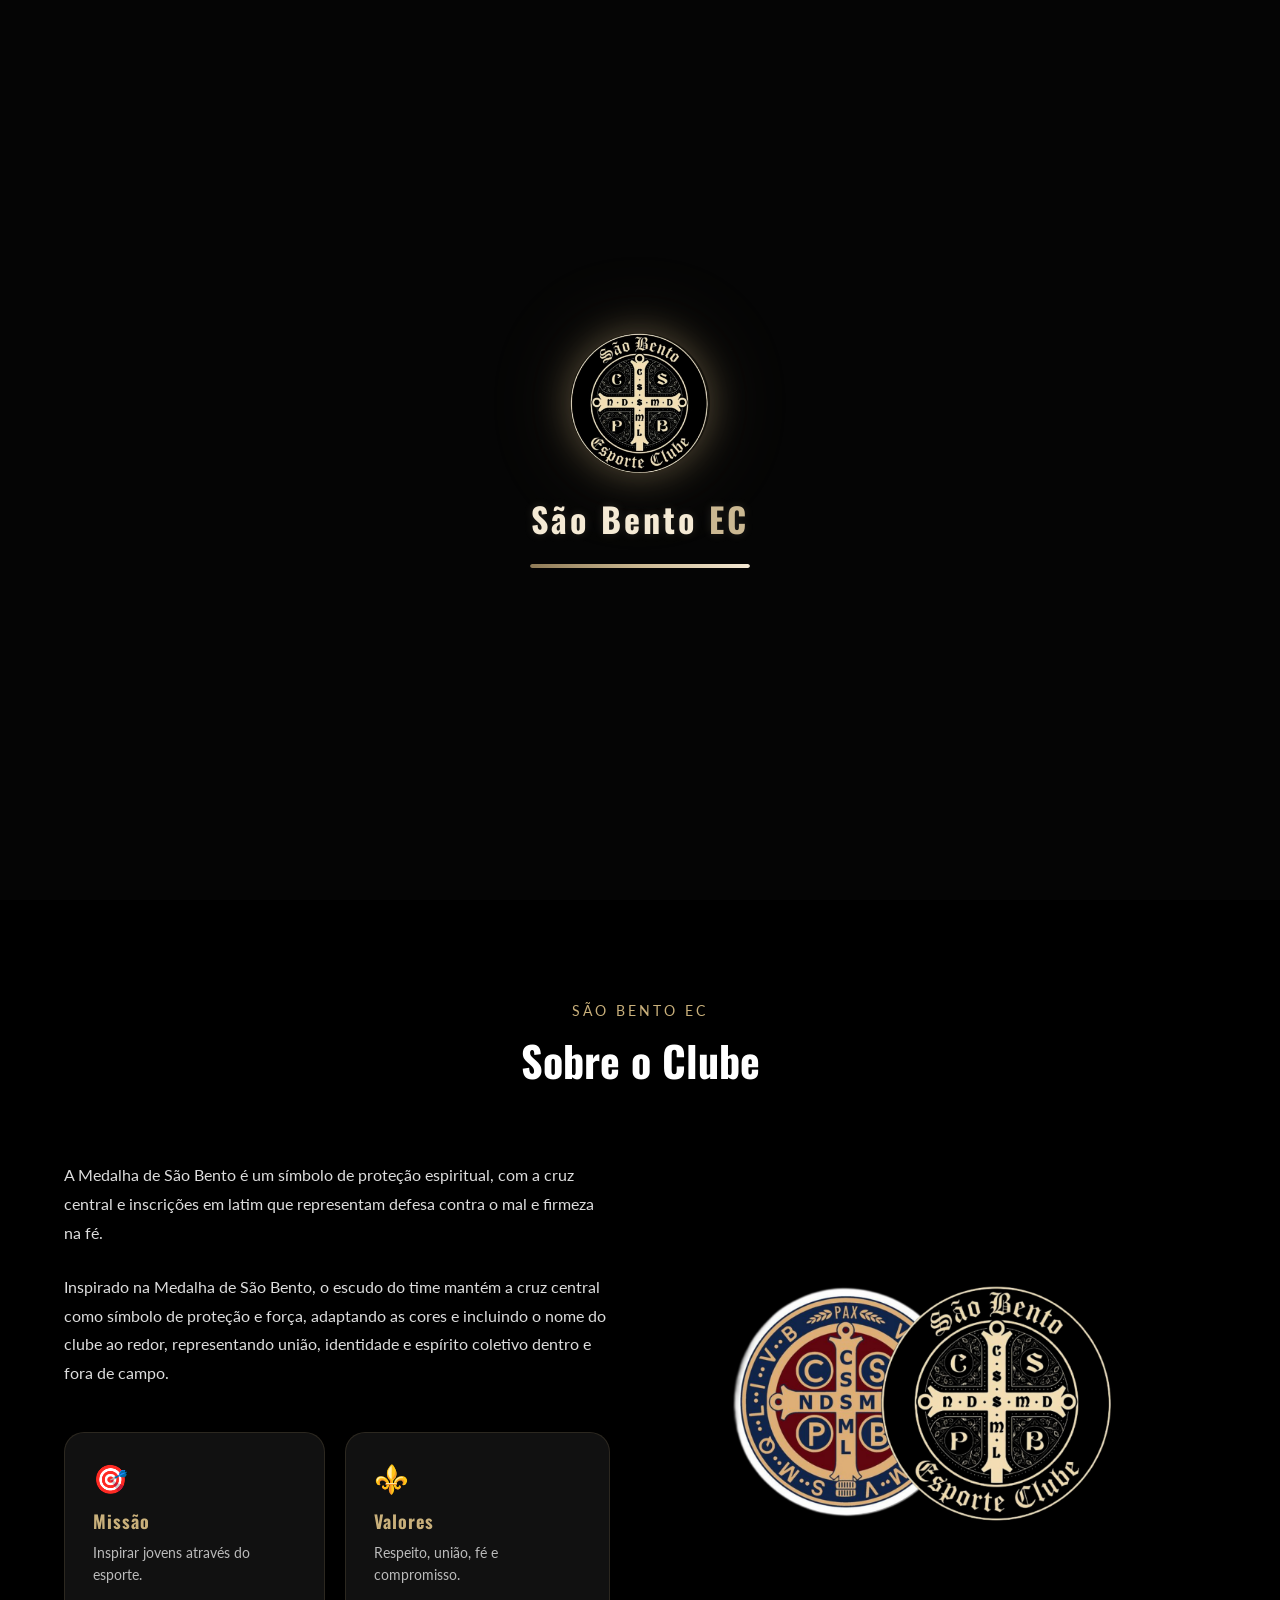
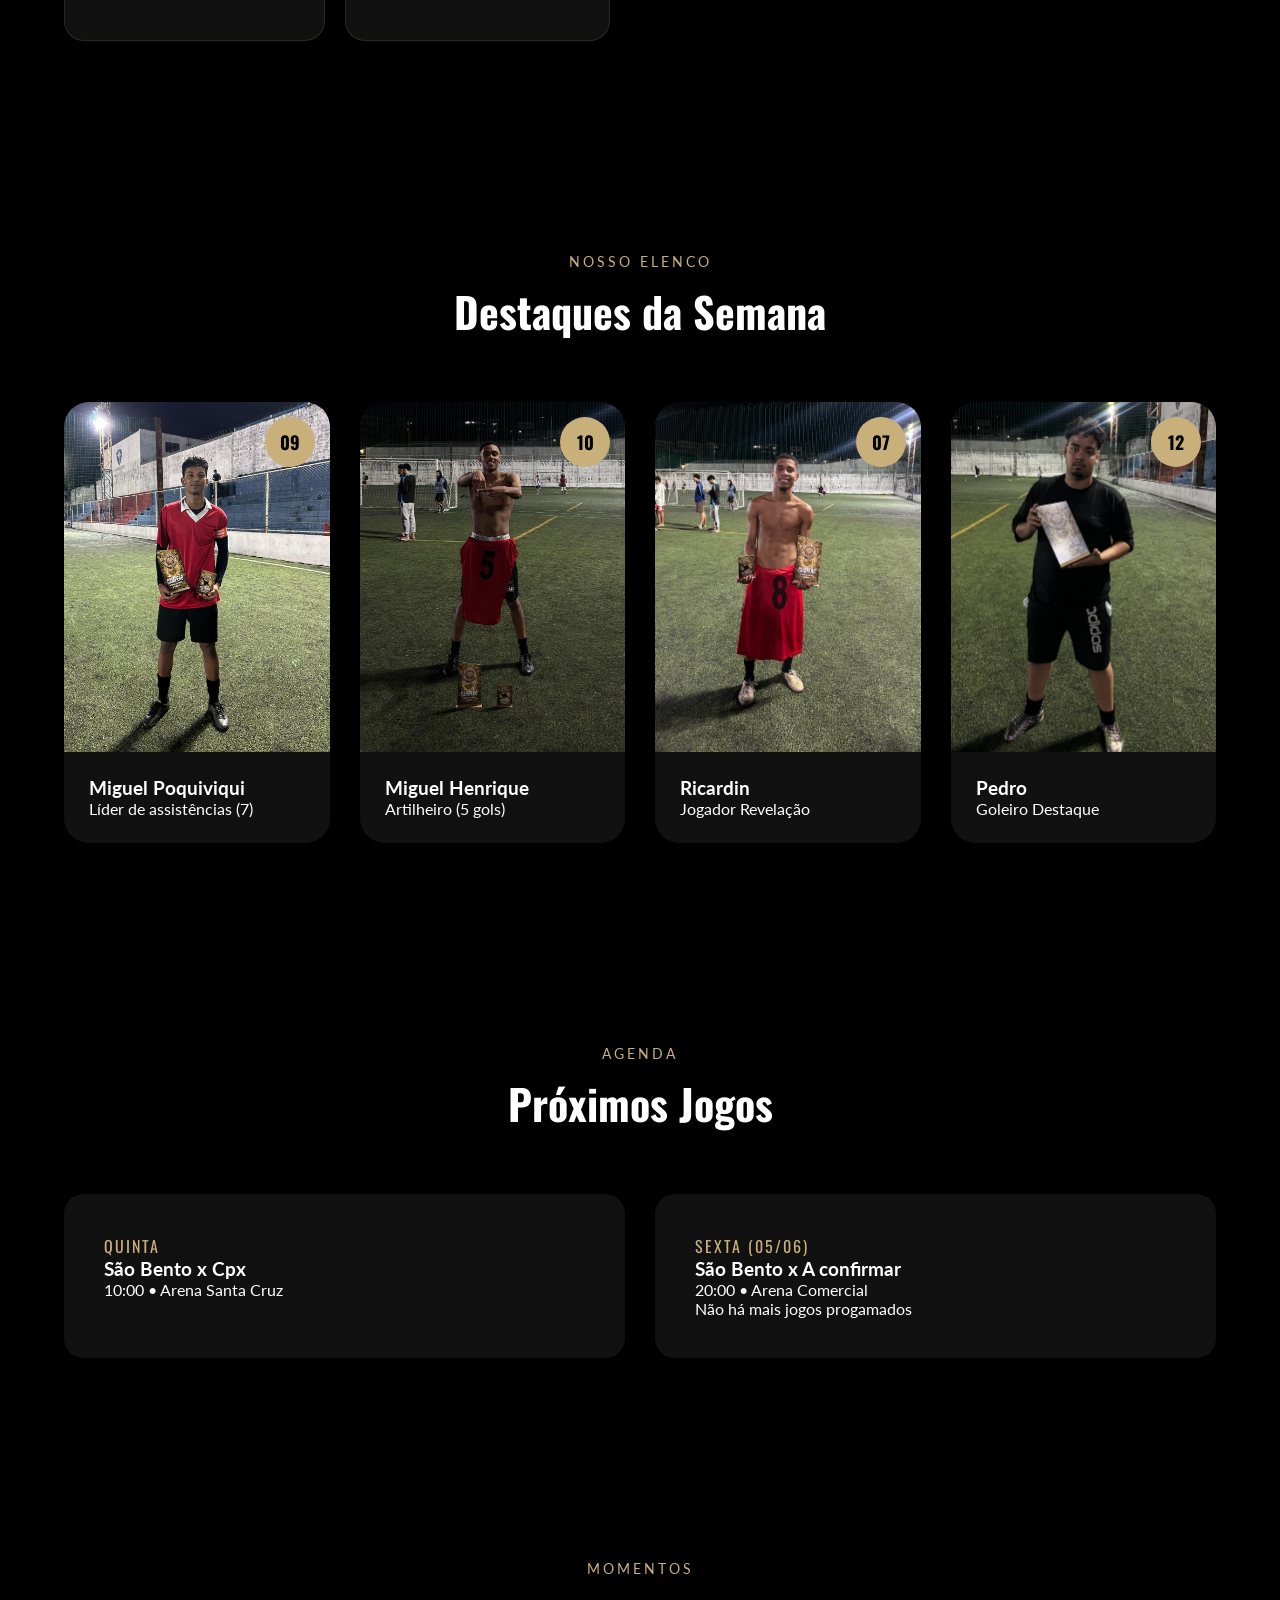
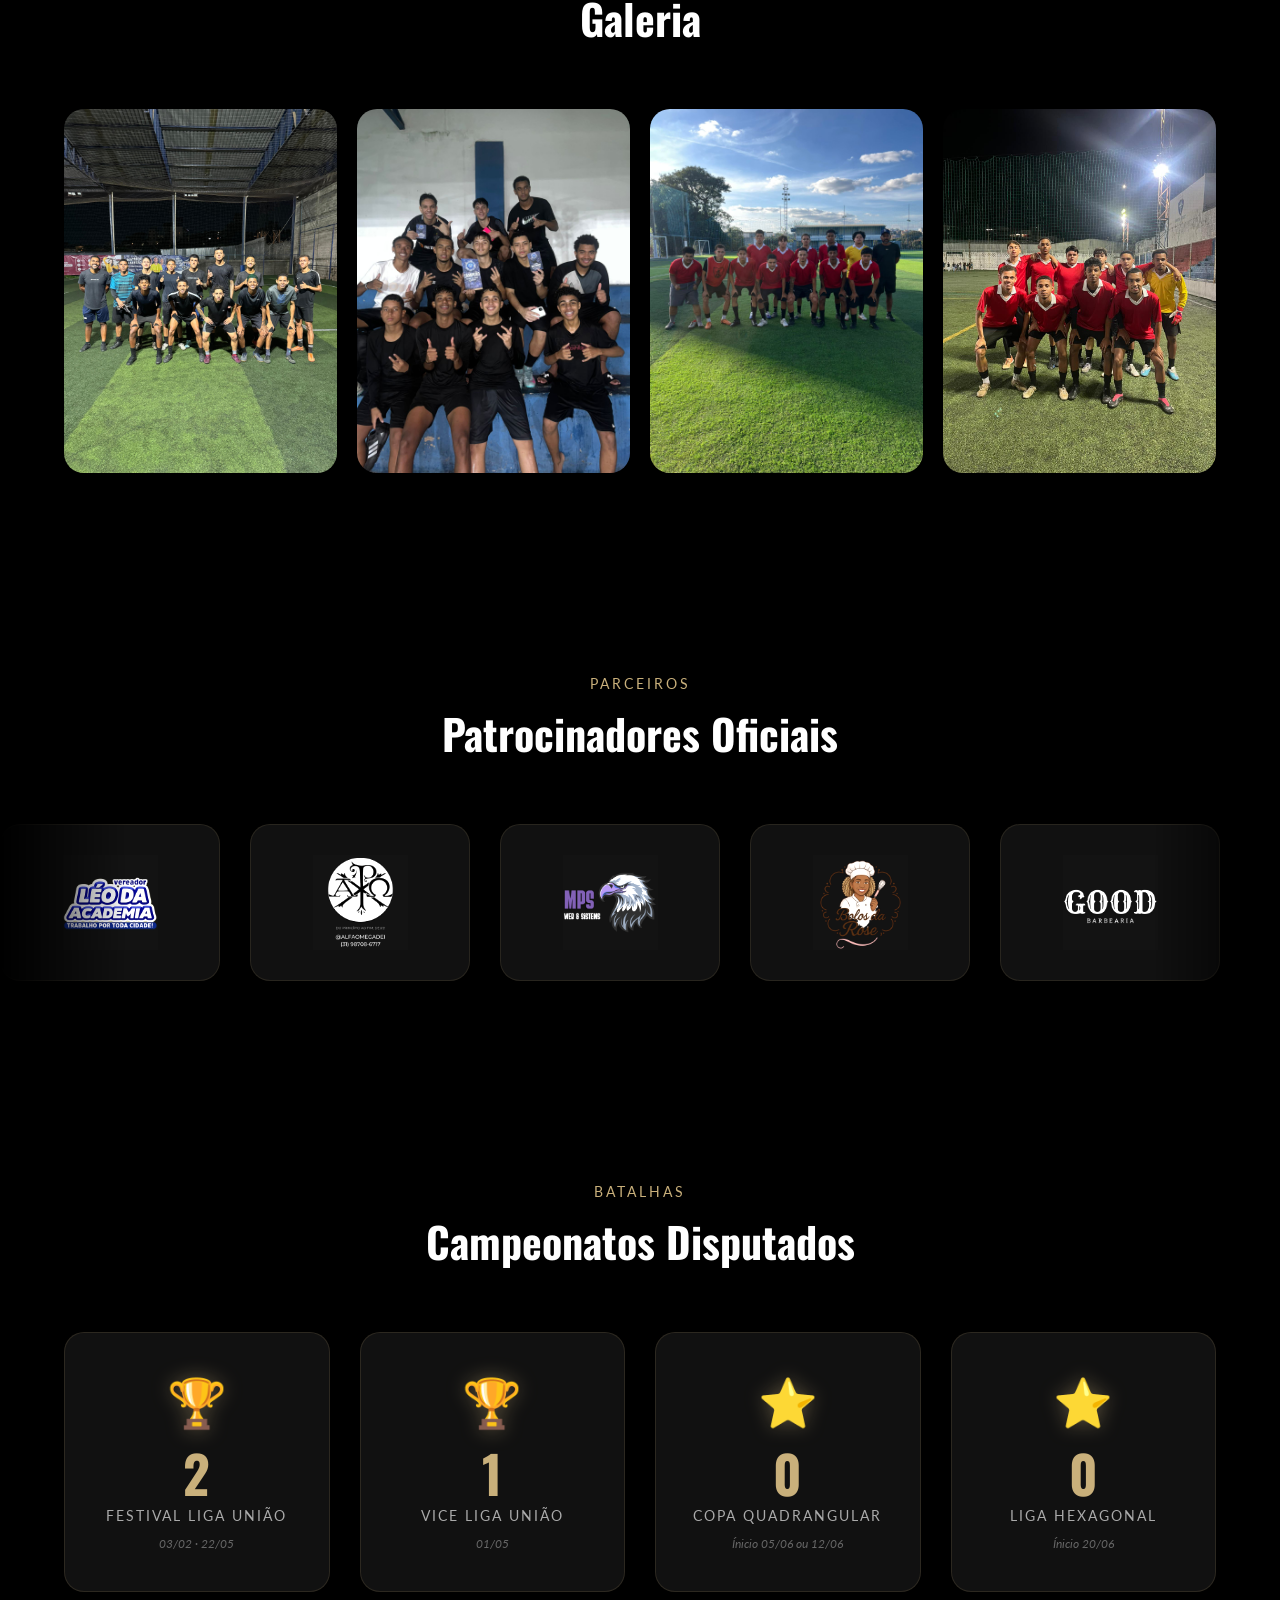
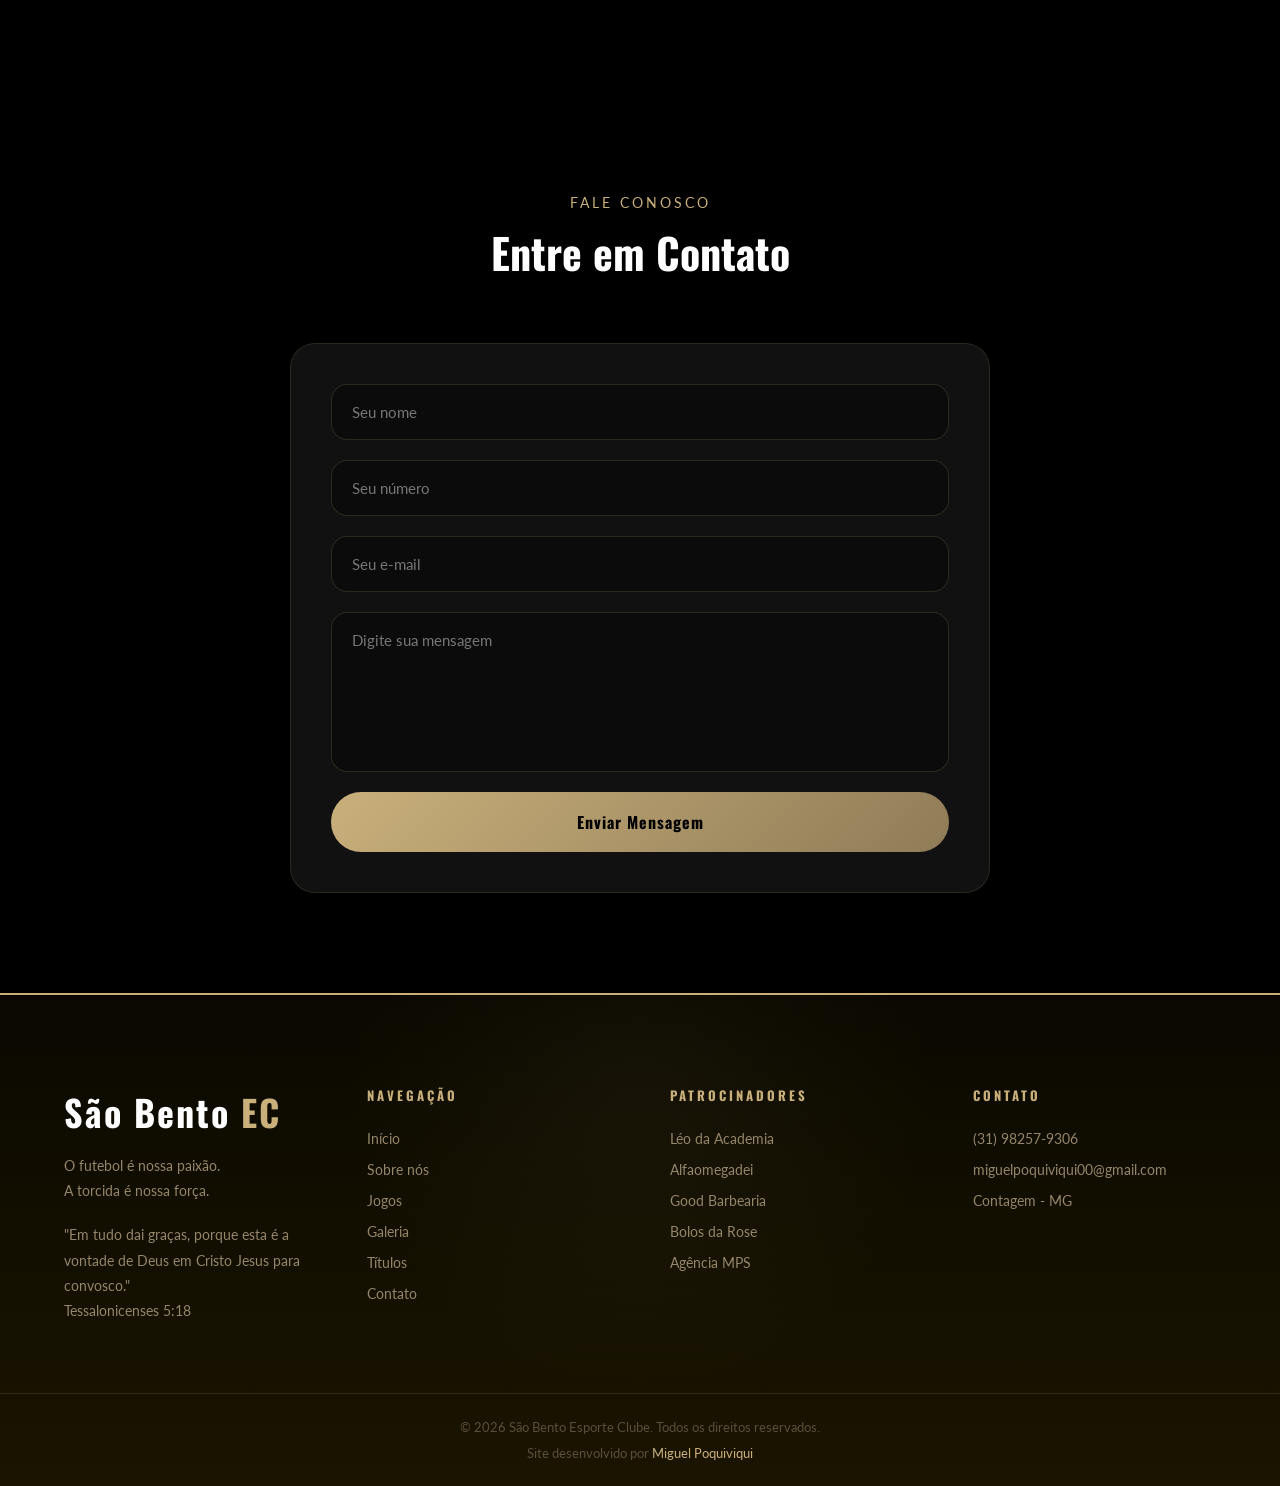
==== commit 36e93100: "Update index.html" ====
--- a/index.html
+++ b/index.html
@@ -31,10 +31,7 @@
     </div>
     <nav id="nav">
       <a href="#home">Início</a>
-      <a href="#sobre">Sobre</a>
-      <a href="#elenco">Elenco</a>
-      <a href="#jogos">Jogos</a>
-      <a href="#galeria">Galeria</a>
+      <a href="blog/blog.html">Notícias</a>
       <a href="#contato">Contato</a>
     </nav>
     <a class="btn-header" href="#contato">Seja Patrocinador</a>
@@ -144,6 +141,11 @@
     </div>
     <div class="games">
       <div class="game-card">
+        <span>QUINTA</span>
+        <h3>São Bento x Cpx</h3>
+        <p>10:00 • Arena Santa Cruz</p>
+      </div>
+      <div class="game-card">
         <span>SEXTA (05/06)</span>
         <h3>São Bento x A confirmar</h3>
         <p>20:00 • Arena Comercial</p>
@@ -184,11 +186,6 @@
   </div>
   <div class="carousel">
     <div class="carousel-track" id="carousel-track">
-      <div class="sponsor-card"><img src="imgs/leodaacademia.png" alt="Leo"></div>
-      <div class="sponsor-card"><img src="imgs/alfa.png" alt="Alfa"></div>
-      <div class="sponsor-card"><img src="imgs/mps.png" alt="MPS"></div>
-      <div class="sponsor-card"><img src="imgs/bolos.png" alt="Bolos da Rose"></div>
-      <div class="sponsor-card"><img src="imgs/good.png" alt="Good Barbearia"></div>
       <div class="sponsor-card"><img src="imgs/leodaacademia.png" alt="Leo"></div>
       <div class="sponsor-card"><img src="imgs/alfa.png" alt="Alfa"></div>
       <div class="sponsor-card"><img src="imgs/mps.png" alt="MPS"></div>
--- a/style.css
+++ b/style.css
@@ -517,7 +517,17 @@
 .gallery-grid img:hover{
   transform:scale(1.05);
 }
-
+@media (max-width:768px){
+
+  .gallery-grid img{
+    width:100%;
+    max-width: 250px;
+    height:auto;
+    margin:auto;
+    display:block;
+  }
+
+}
 /* LIGHTBOX */
 .lightbox{
   position:fixed;
@@ -550,64 +560,62 @@
   overflow:hidden;
 }
 
-.carousel{
-  overflow:hidden;
-  mask-image:linear-gradient(90deg, transparent, black 10%, black 90%, transparent);
-  -webkit-mask-image:linear-gradient(90deg, transparent, black 10%, black 90%, transparent);
-}
-
-.carousel-track{
-  display:flex;
-  gap:30px;
-  width:max-content;
-  animation:slide 20s linear infinite;
-}
-
-.carousel-track:hover{
-  animation-play-state:paused;
-}
-
-.sponsor-card{
-  min-width:220px;
-  width:220px;
-  background:#111;
-  border:1px solid rgba(201,176,123,.12);
-  border-radius:20px;
-  padding:30px 20px;
-  display:flex;
-  align-items:center;
-  justify-content:center;
-  transition:border-color .3s, box-shadow .3s;
-}
-
-.sponsor-card:hover{
-  border-color:rgba(201,176,123,.4);
-  box-shadow:0 0 20px rgba(201,176,123,.1);
-}
-
-/* imagens dos patrocinadores: menores e centralizadas */
-.sponsor-card img{
-width:auto !important;
-max-width:170px !important;
-max-height:95px !important;
-height:auto;
-object-fit:contain;
-margin:0 auto;
-display:block;
-filter:grayscale(30%) brightness(1.1);
-transition:filter .3s, transform .3s;
-}
-
-.sponsor-card:hover img{
-filter:grayscale(0%) brightness(1.3);
-transform:scale(1.05);
-}
-
-@keyframes slide{
-  0%{ transform:translateX(0); }
-  100%{ transform:translateX(-50%); }
-}
-
+.carousel {
+  overflow: hidden;
+  mask-image: linear-gradient(90deg, transparent, black 10%, black 90%, transparent);
+  -webkit-mask-image: linear-gradient(90deg, transparent, black 10%, black 90%, transparent);
+}
+
+.carousel-track {
+  display: flex;
+  gap: 30px;
+  width: max-content;
+  /* animação injetada via JS */
+}
+
+.carousel-track:hover {
+  animation-play-state: paused;
+}
+
+.sponsor-card {
+  min-width: 220px;
+  width: 220px;
+  background: #111;
+  border: 1px solid rgba(201,176,123,.12);
+  border-radius: 20px;
+  padding: 30px 20px;
+  display: flex;
+  align-items: center;
+  justify-content: center;
+  transition: border-color .3s, box-shadow .3s;
+}
+
+.sponsor-card:hover {
+  border-color: rgba(201,176,123,.4);
+  box-shadow: 0 0 20px rgba(201,176,123,.1);
+}
+
+.sponsor-card img {
+  width: auto !important;
+  max-width: 170px !important;
+  max-height: 95px !important;
+  height: auto;
+  object-fit: contain;
+  margin: 0 auto;
+  display: block;
+  filter: grayscale(30%) brightness(1.1);
+  transition: filter .3s, transform .3s;
+}
+
+.sponsor-card:hover img {
+  filter: grayscale(0%) brightness(1.3);
+  transform: scale(1.05);
+}
+
+@keyframes carousel-loop {
+  0%   { transform: translateX(0); }
+  100% { transform: translateX(-50%); }
+}
 /* =========================
    CAMPEONATOS CONQUISTADOS
 ========================= */
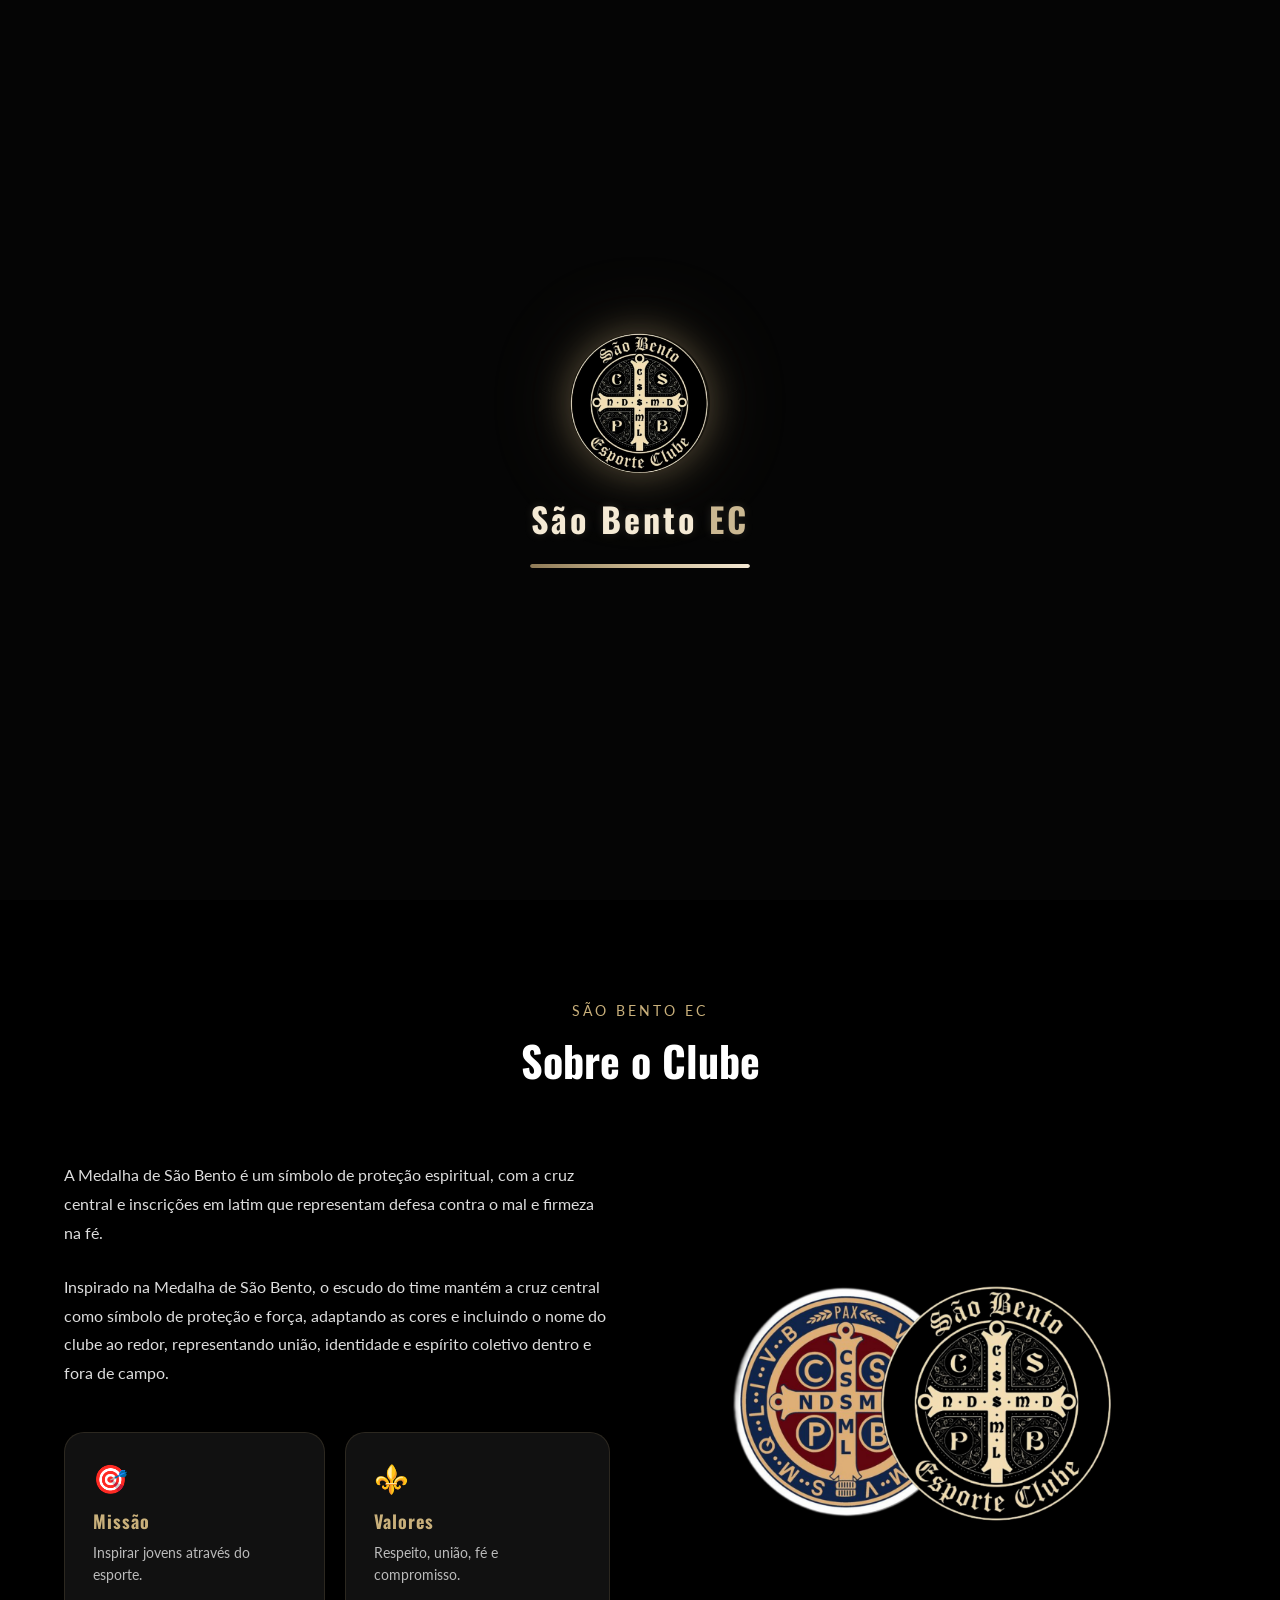
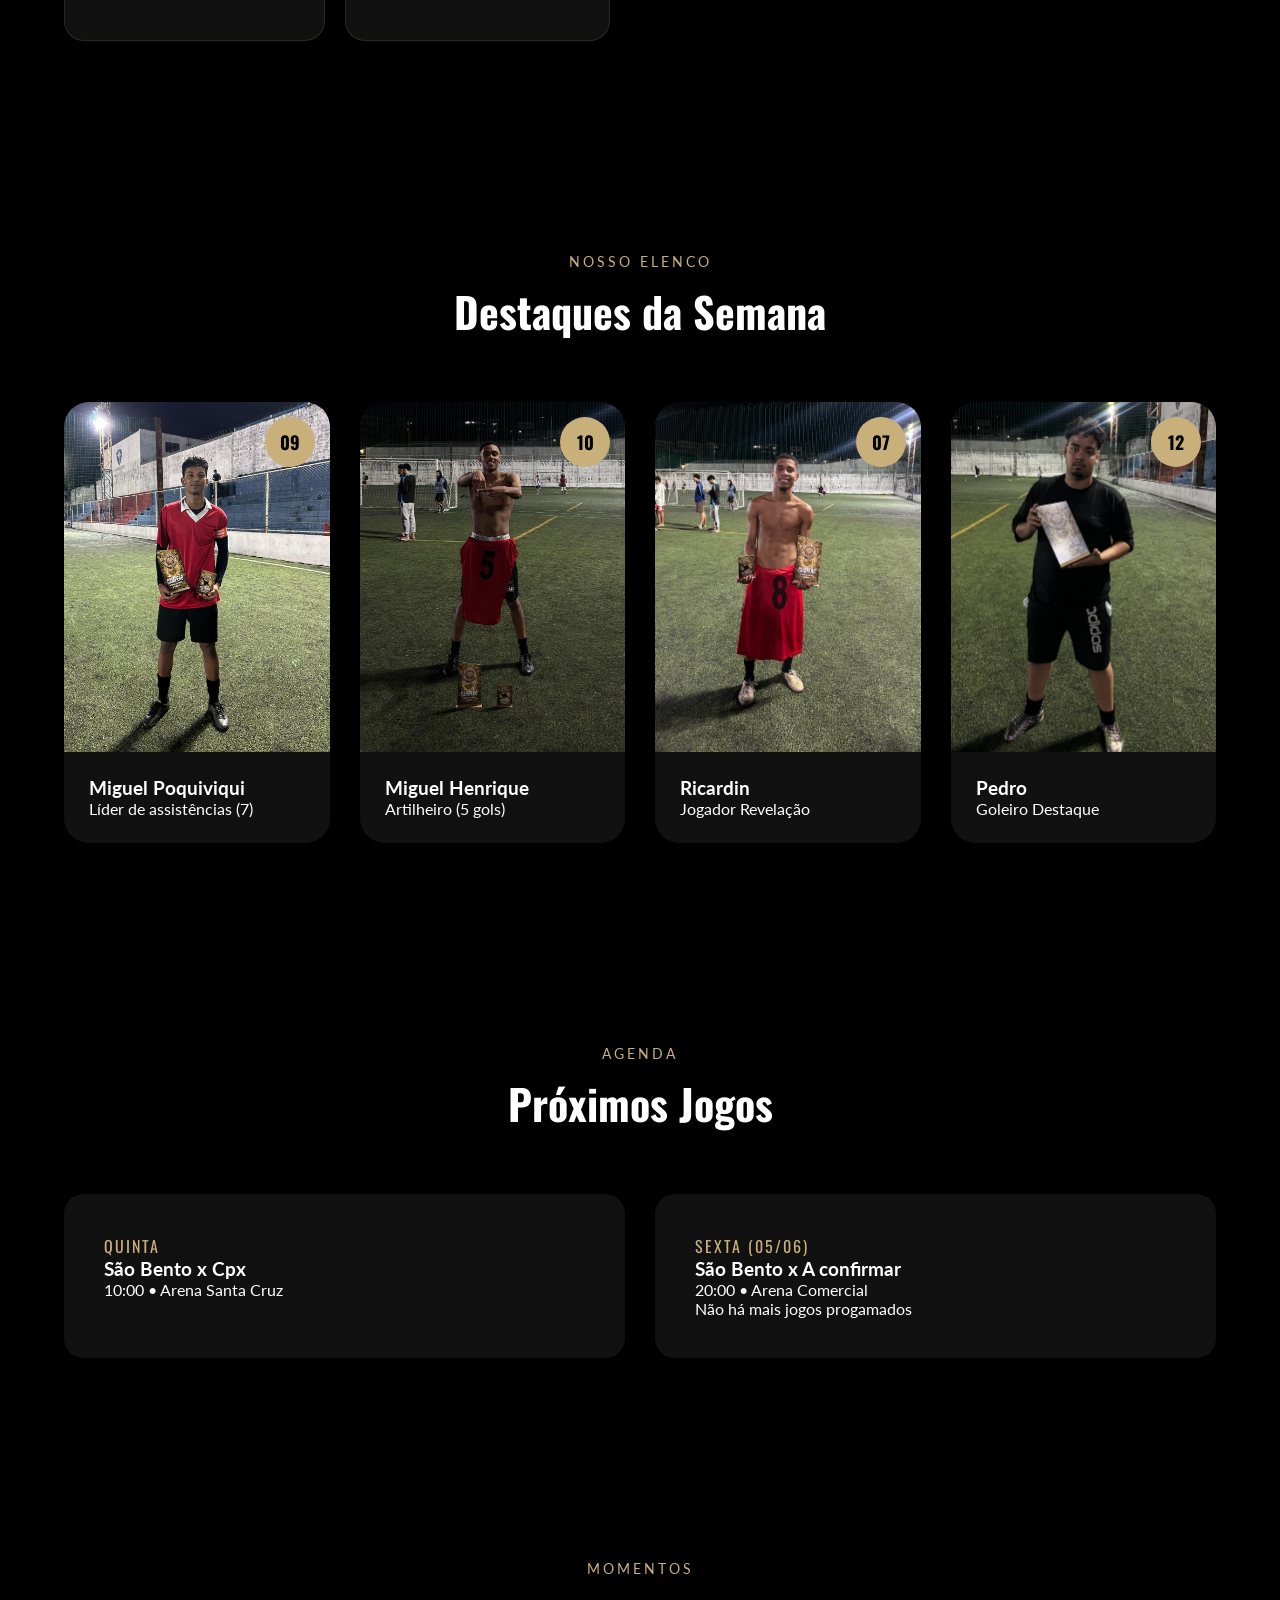
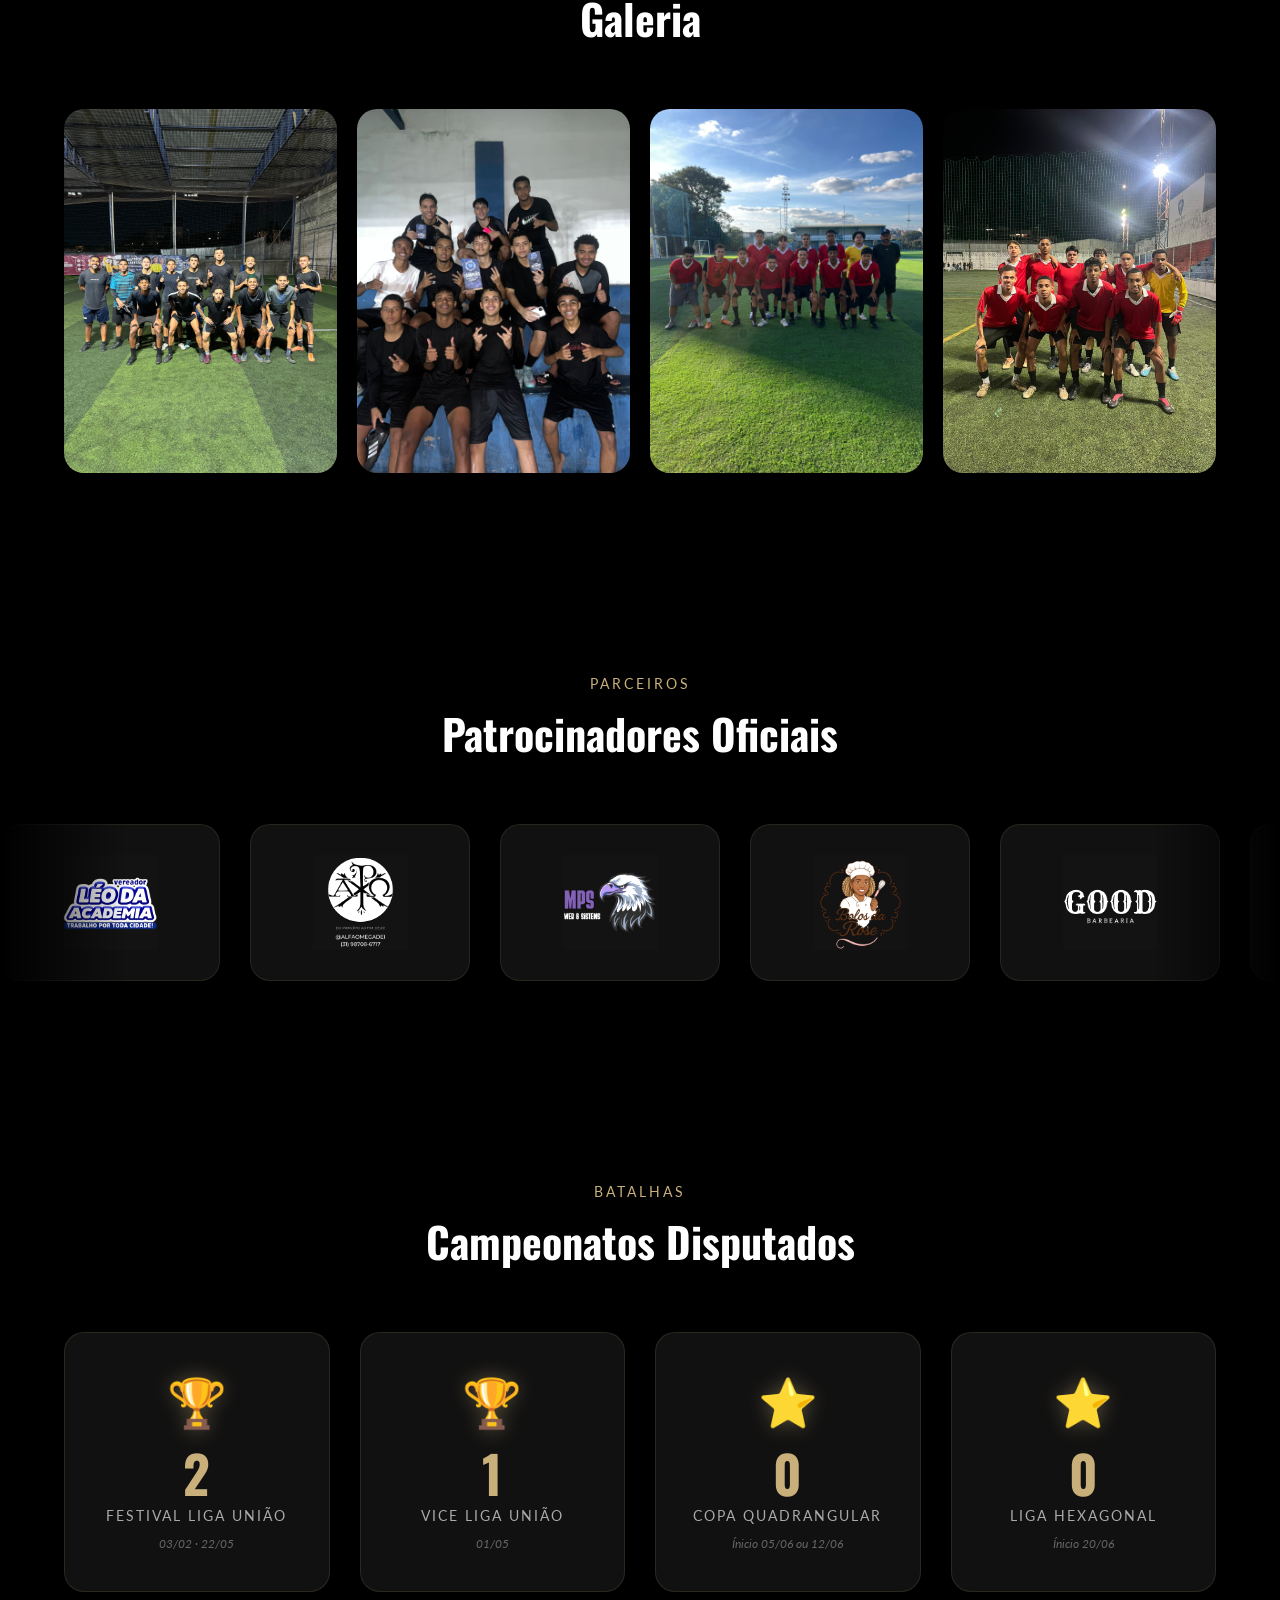
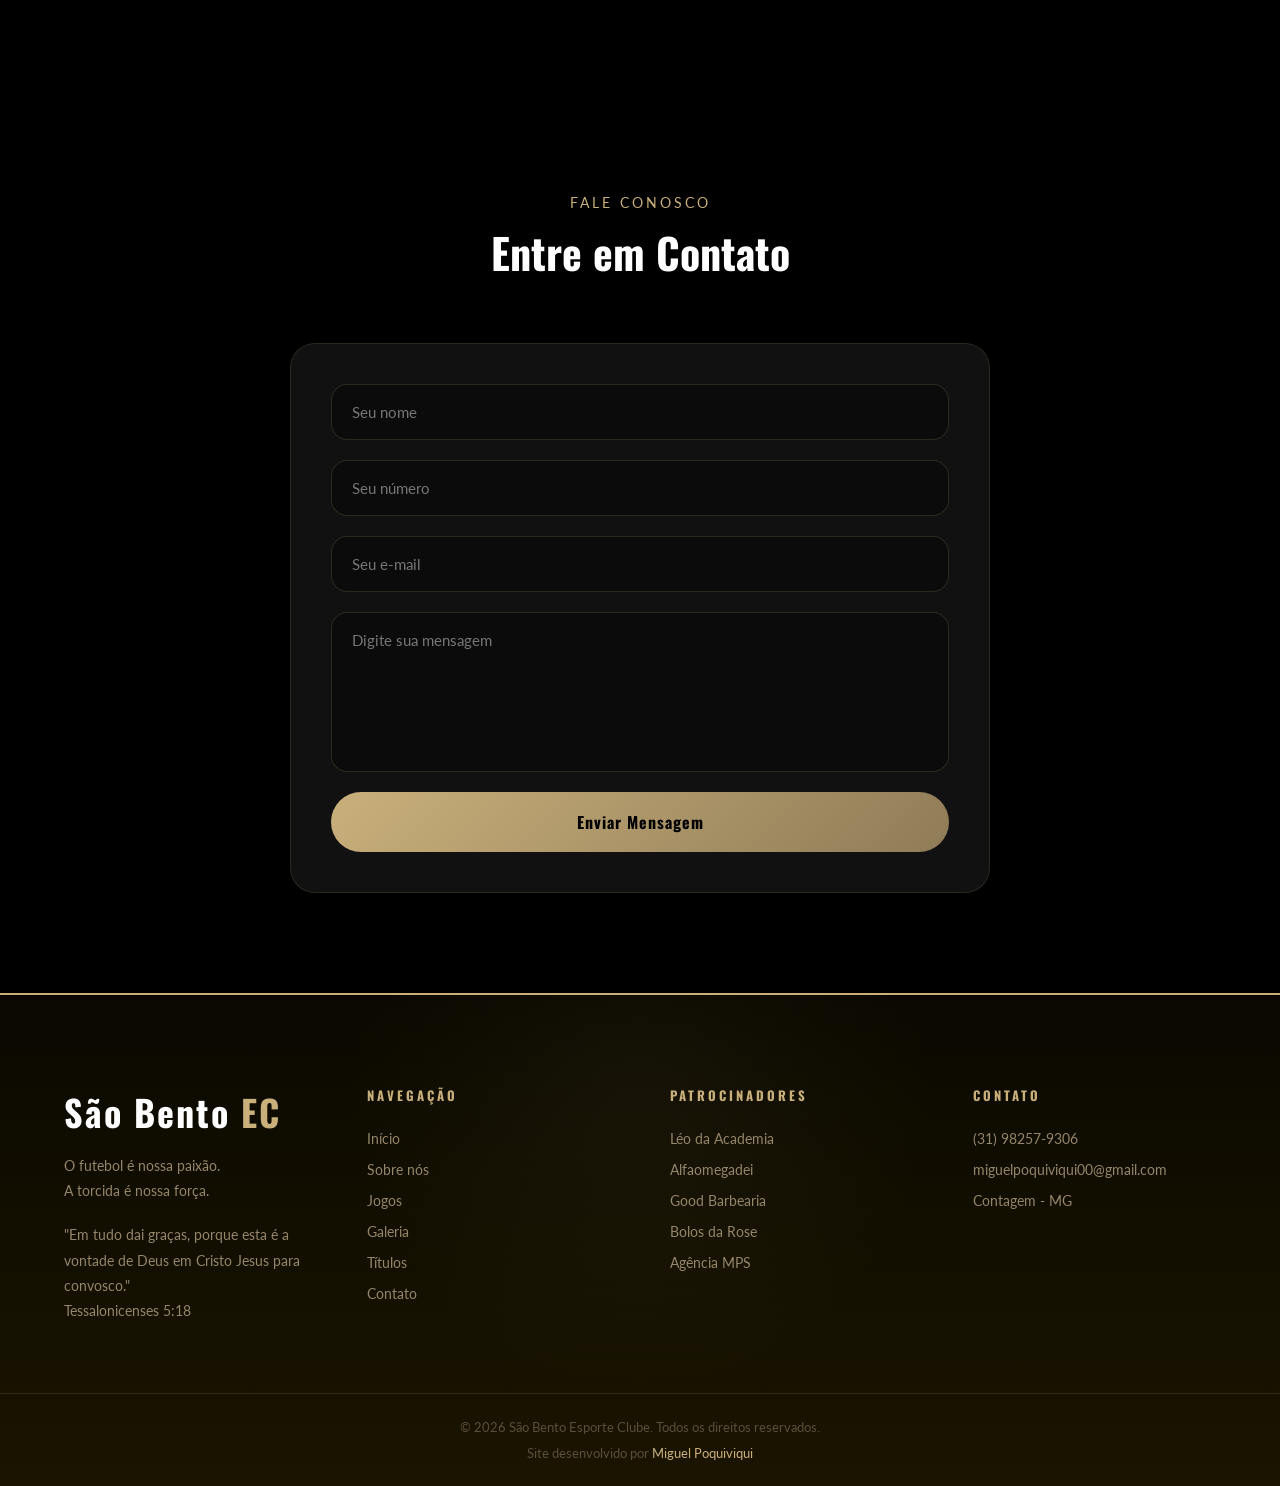
==== commit a0bae556: "Update index.html" ====
--- a/index.html
+++ b/index.html
@@ -50,7 +50,7 @@
     <h1>TRADIÇÃO, RAÇA E GLÓRIA</h1>
     <p>Mais que um time. Uma família, uma torcida e uma história.</p>
     <div class="hero-buttons">
-      <a href="#sobre" class="btn-primary">Conheça o Clube</a>
+      <a href="blog/blog.html" class="btn-primary">Central de notícias</a>
       <a href="#jogos" class="btn-secondary">Próximos Jogos</a>
     </div>
   </div>
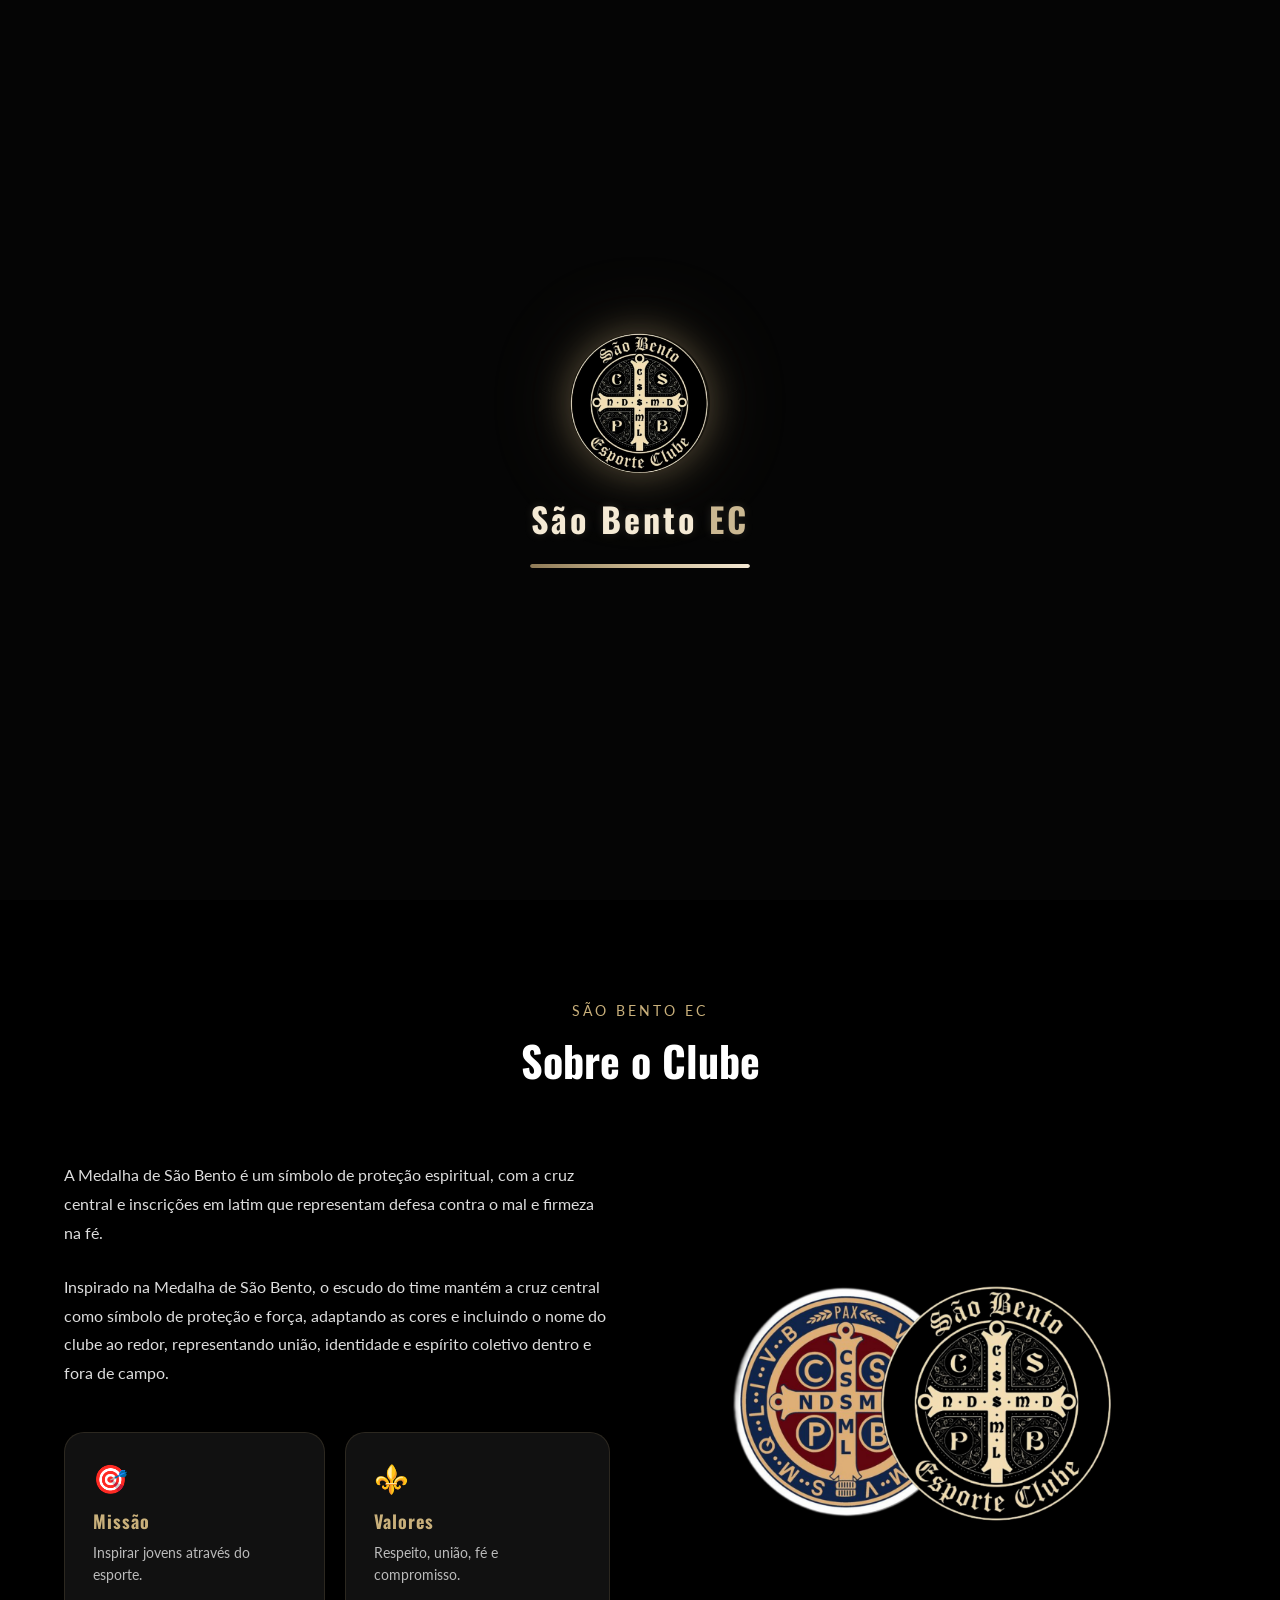
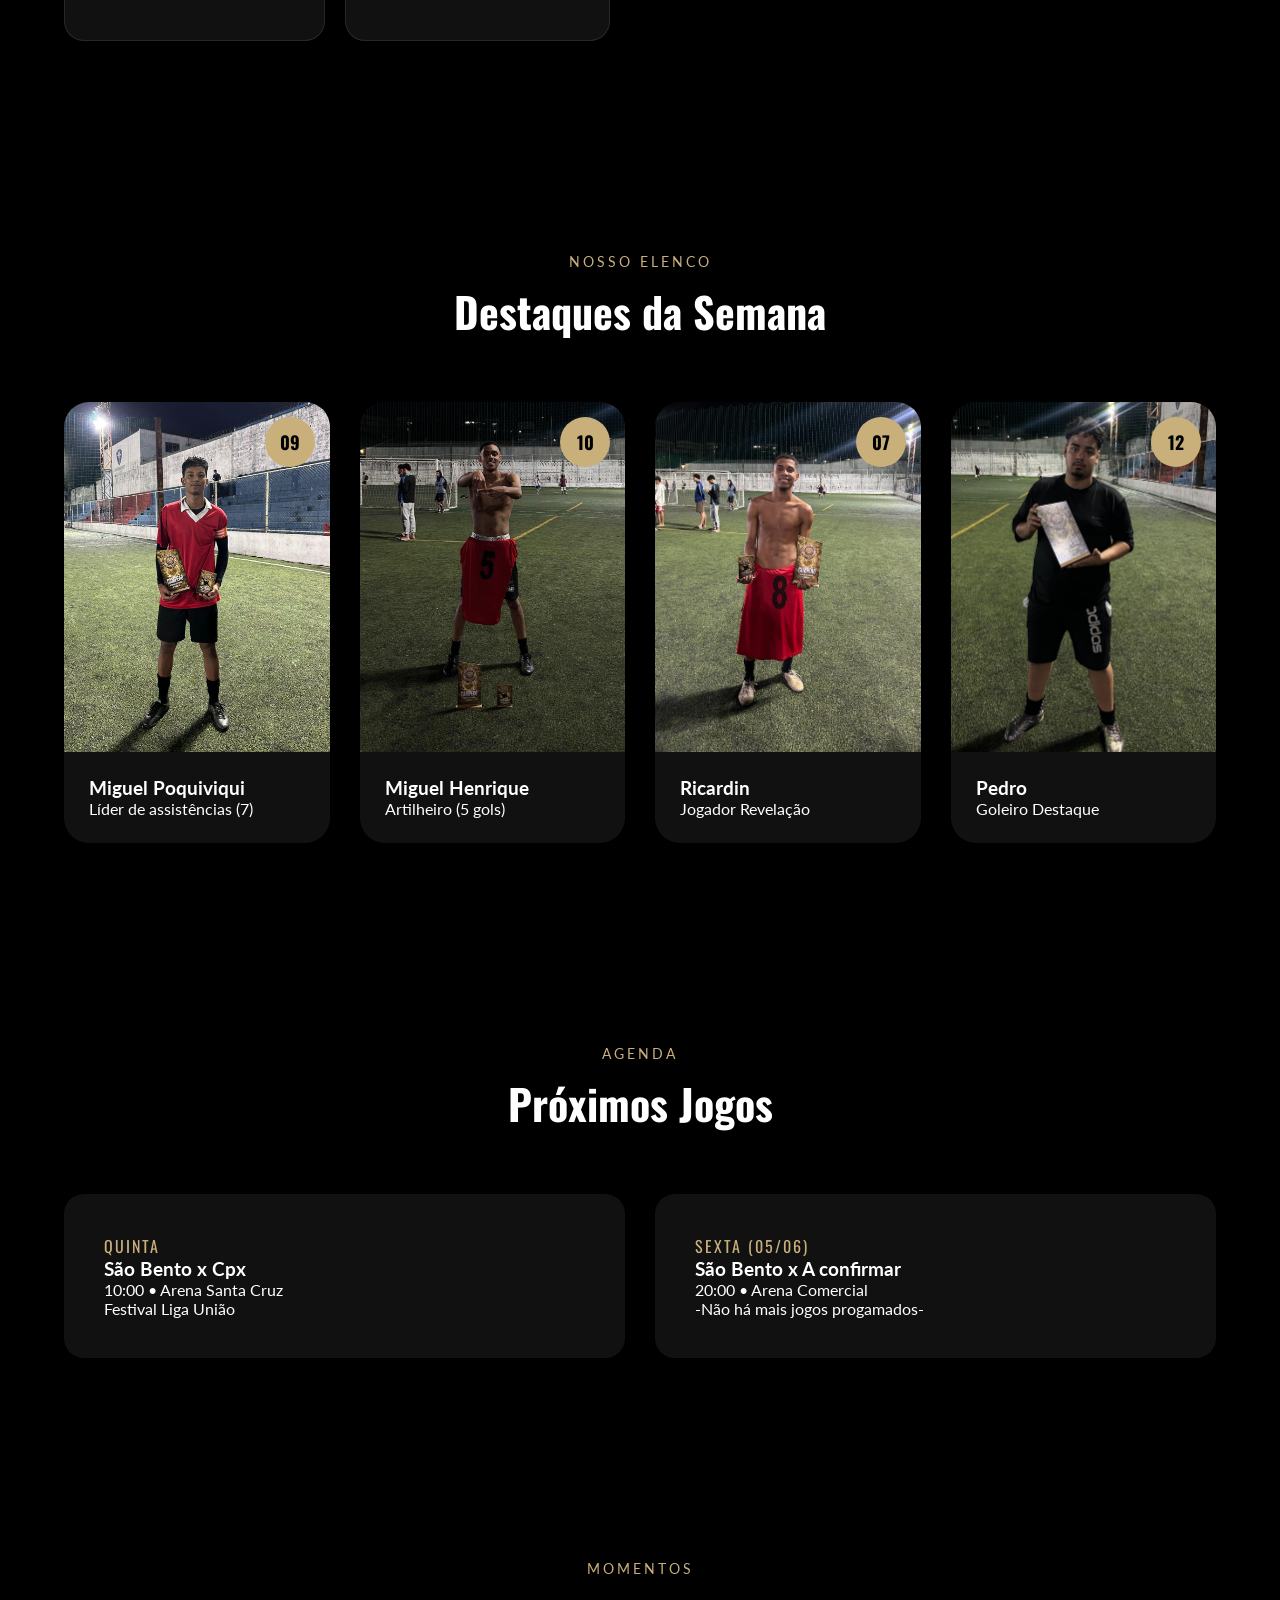
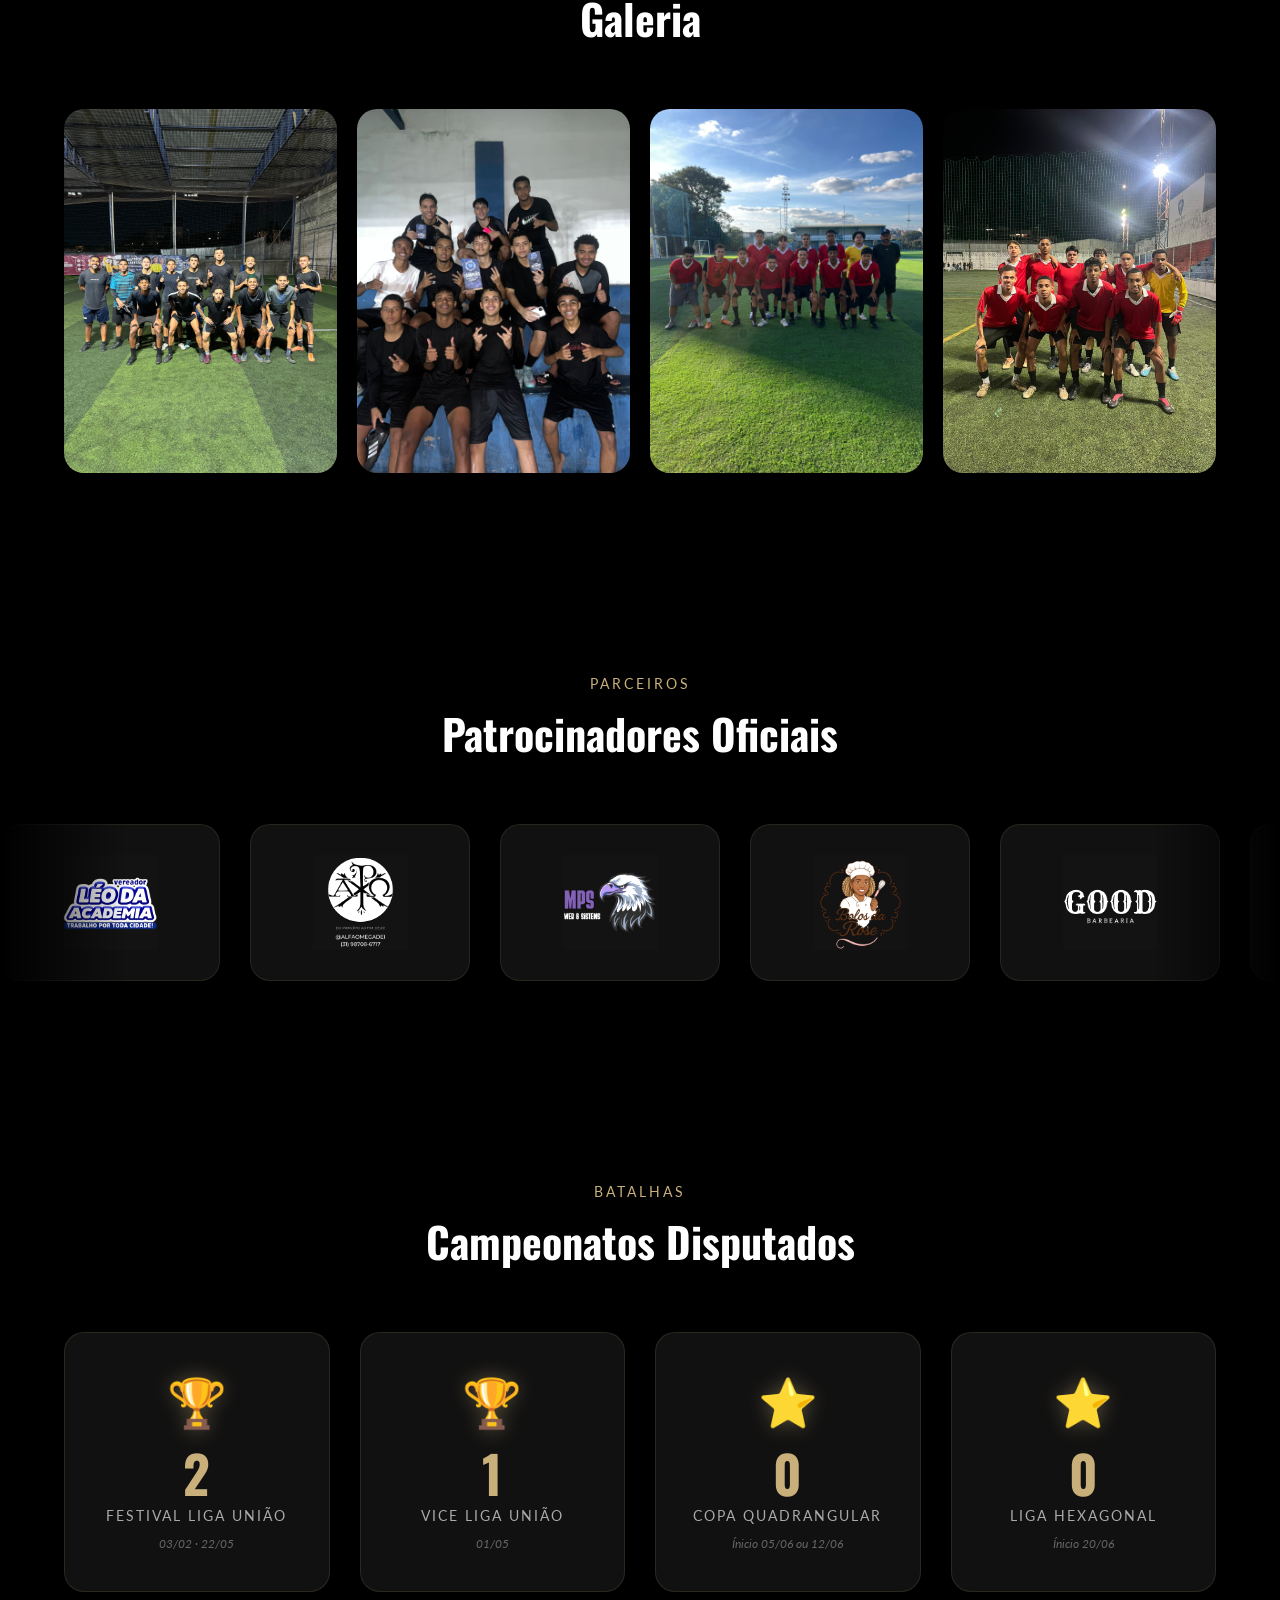
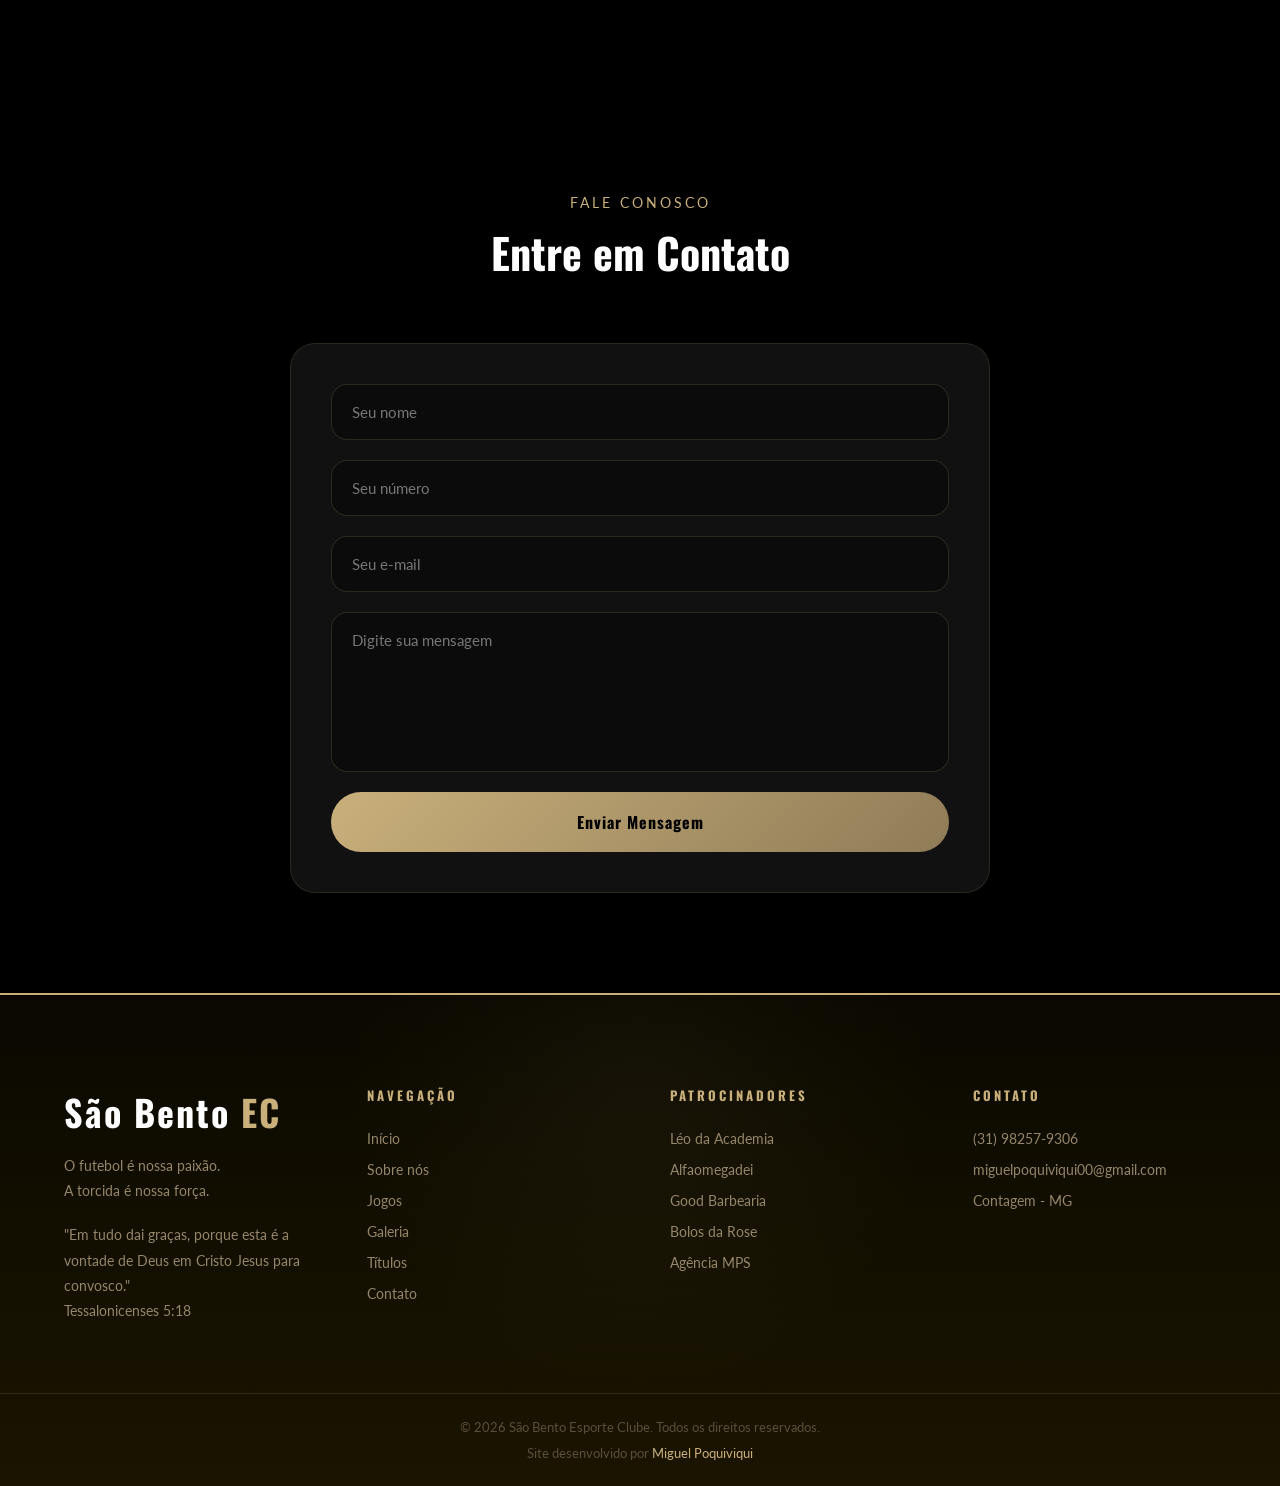
==== commit 99041319: "Update index.html" ====
--- a/index.html
+++ b/index.html
@@ -144,12 +144,13 @@
         <span>QUINTA</span>
         <h3>São Bento x Cpx</h3>
         <p>10:00 • Arena Santa Cruz</p>
+        <p>Festival Liga União</p>
       </div>
       <div class="game-card">
         <span>SEXTA (05/06)</span>
         <h3>São Bento x A confirmar</h3>
         <p>20:00 • Arena Comercial</p>
-        <p>Não há mais jogos progamados</p>
+        <p>-Não há mais jogos progamados-</p>
       </div>
       
     </div>
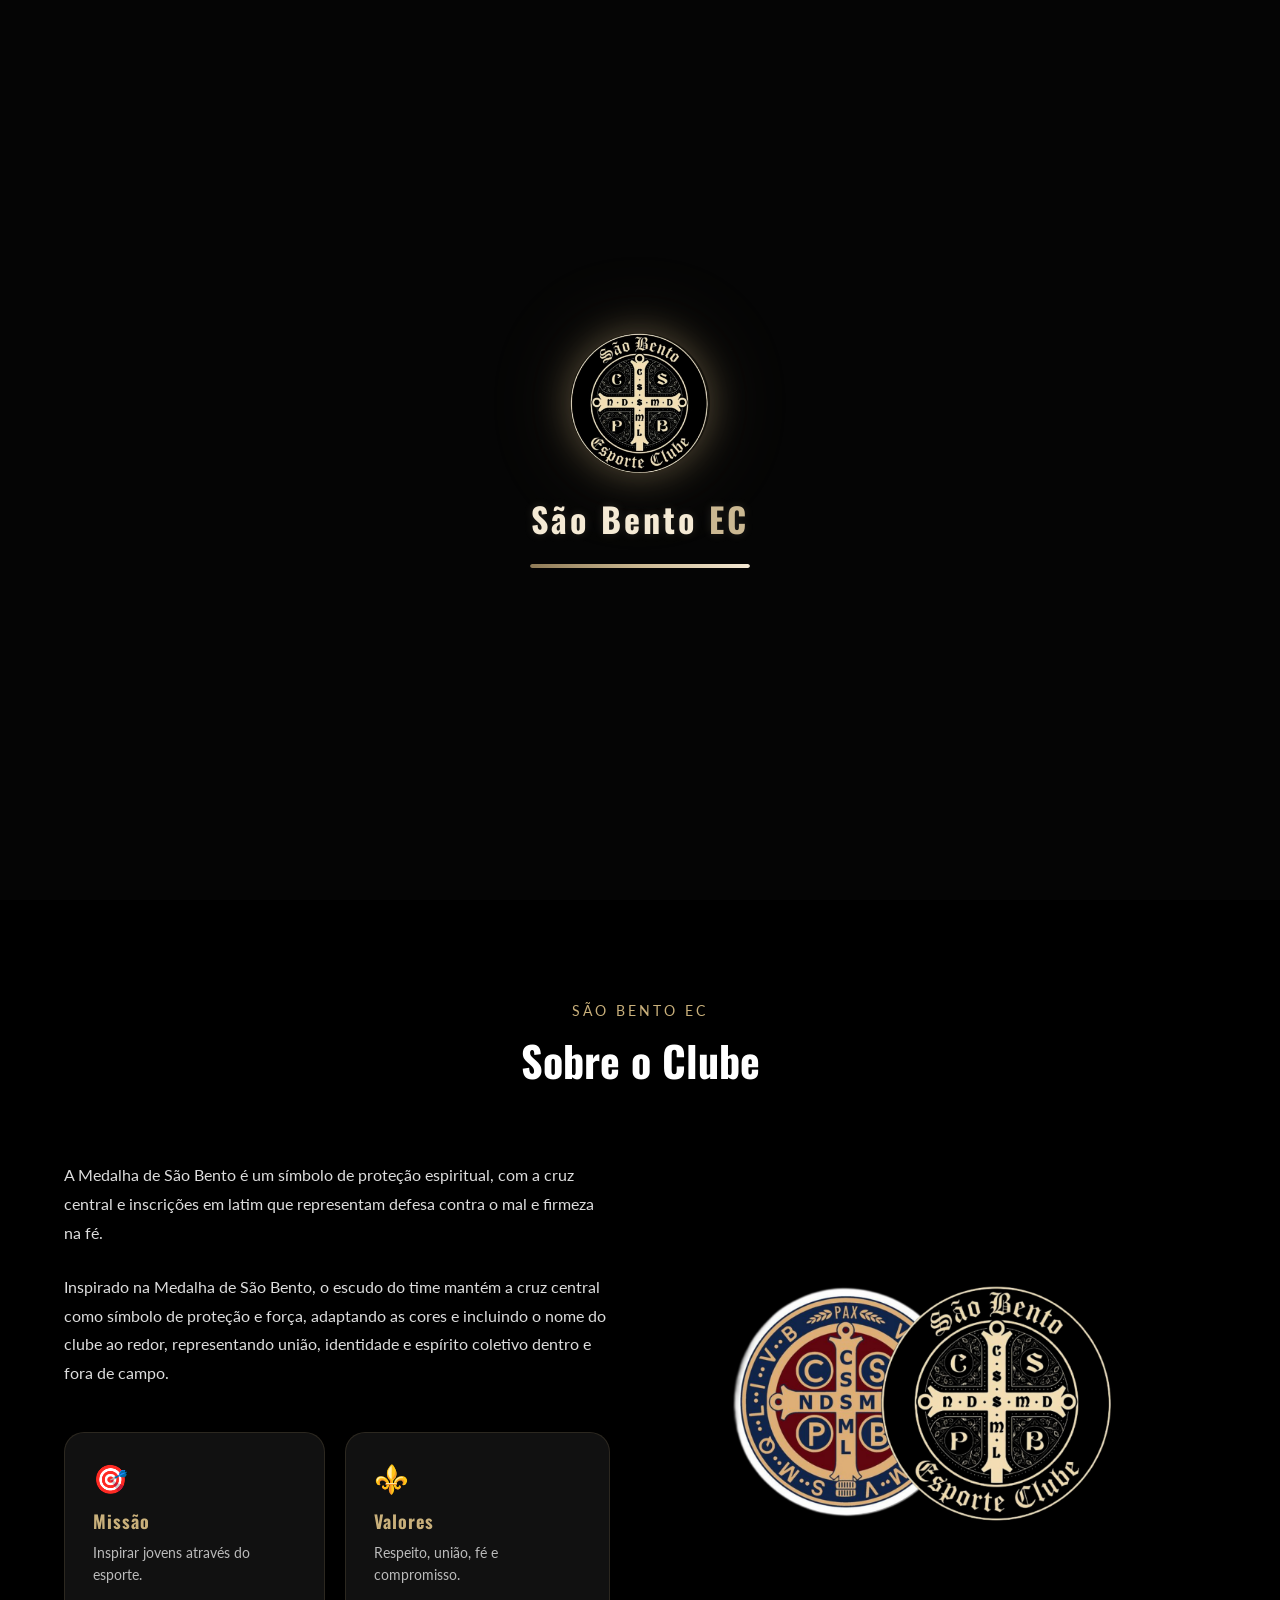
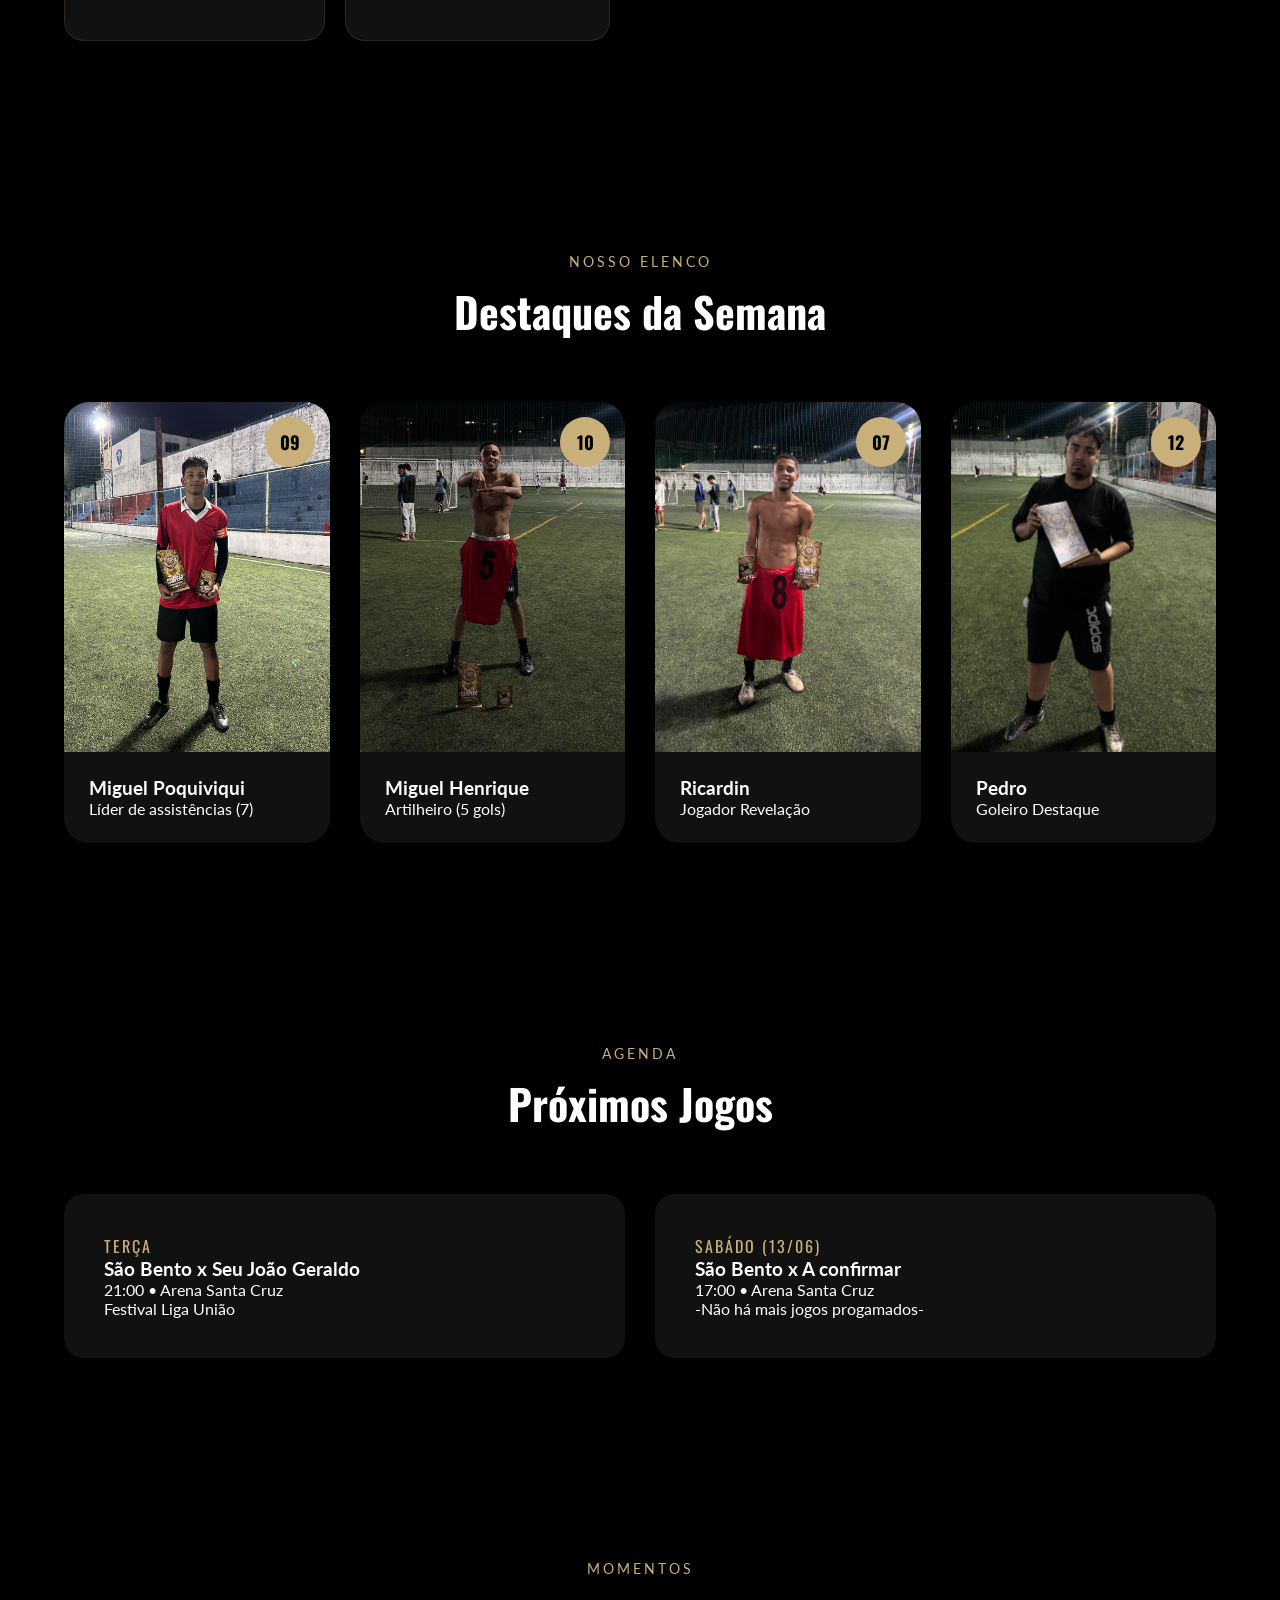
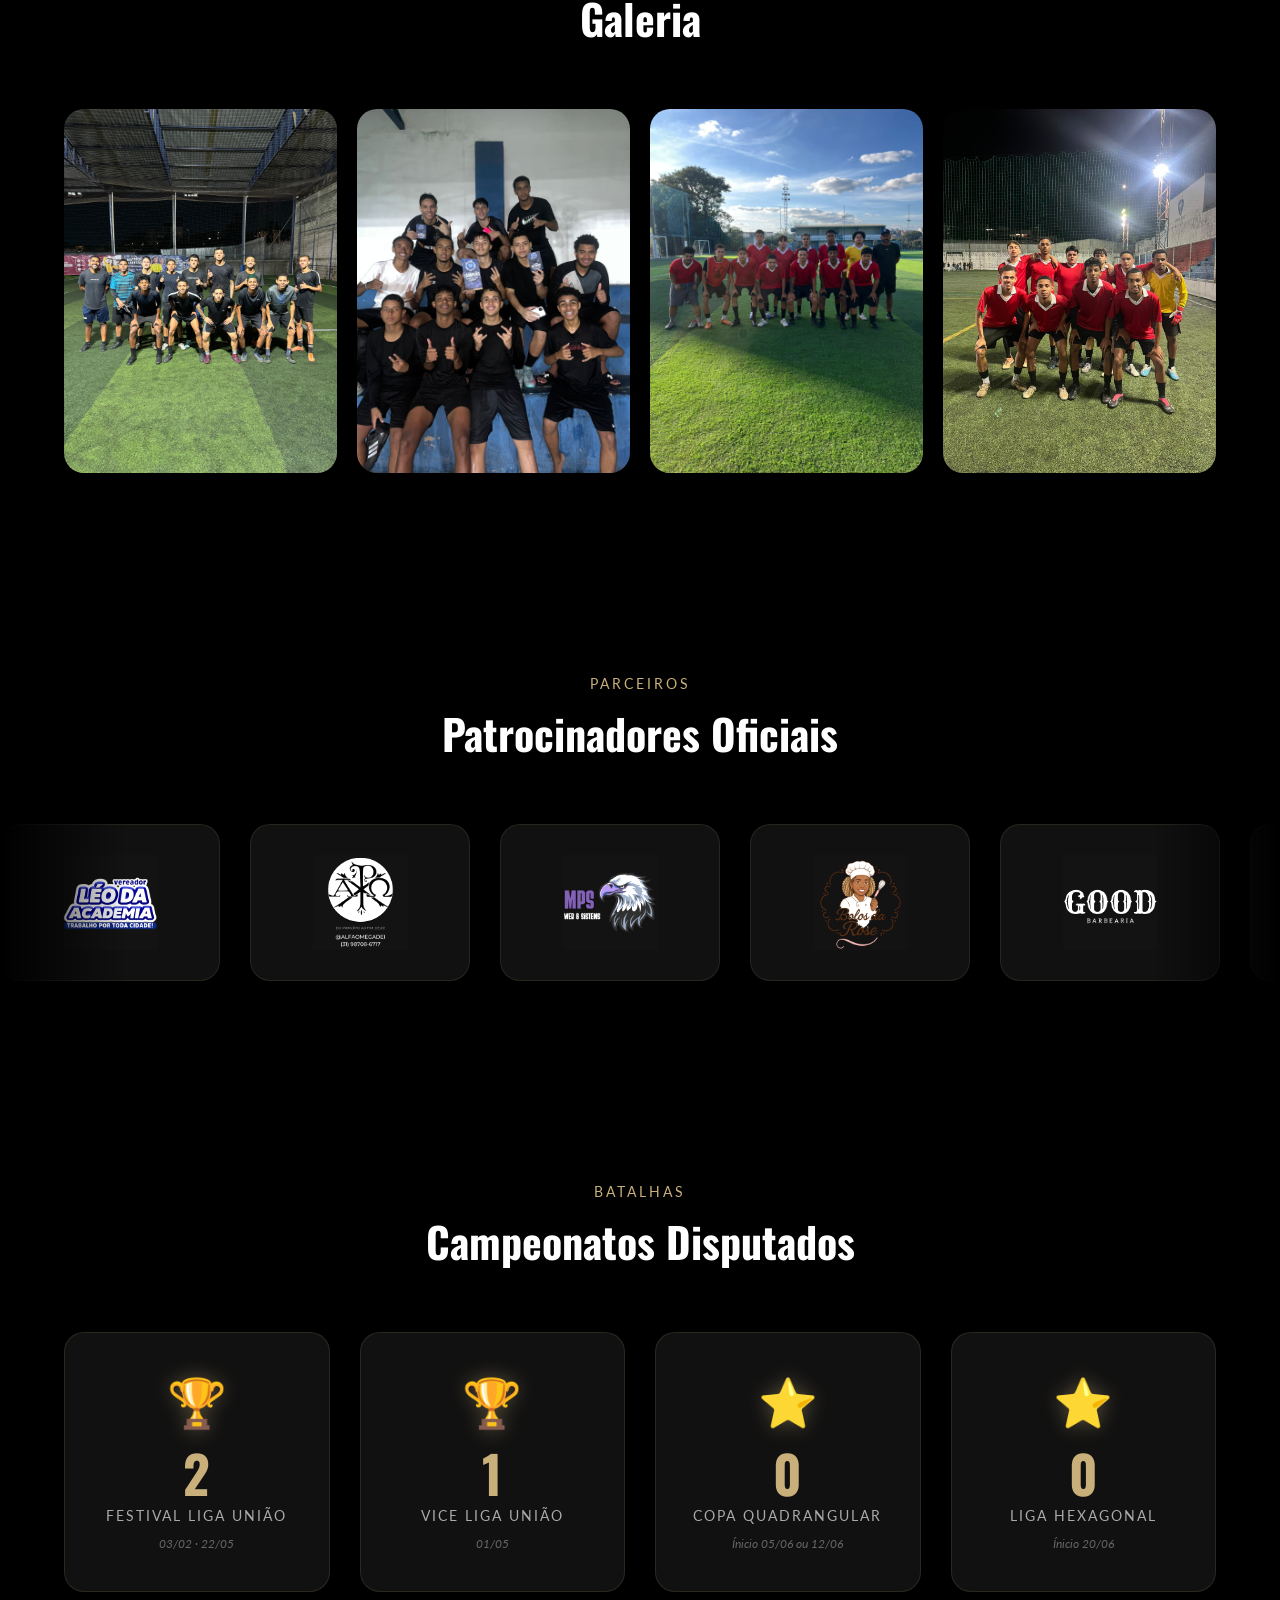
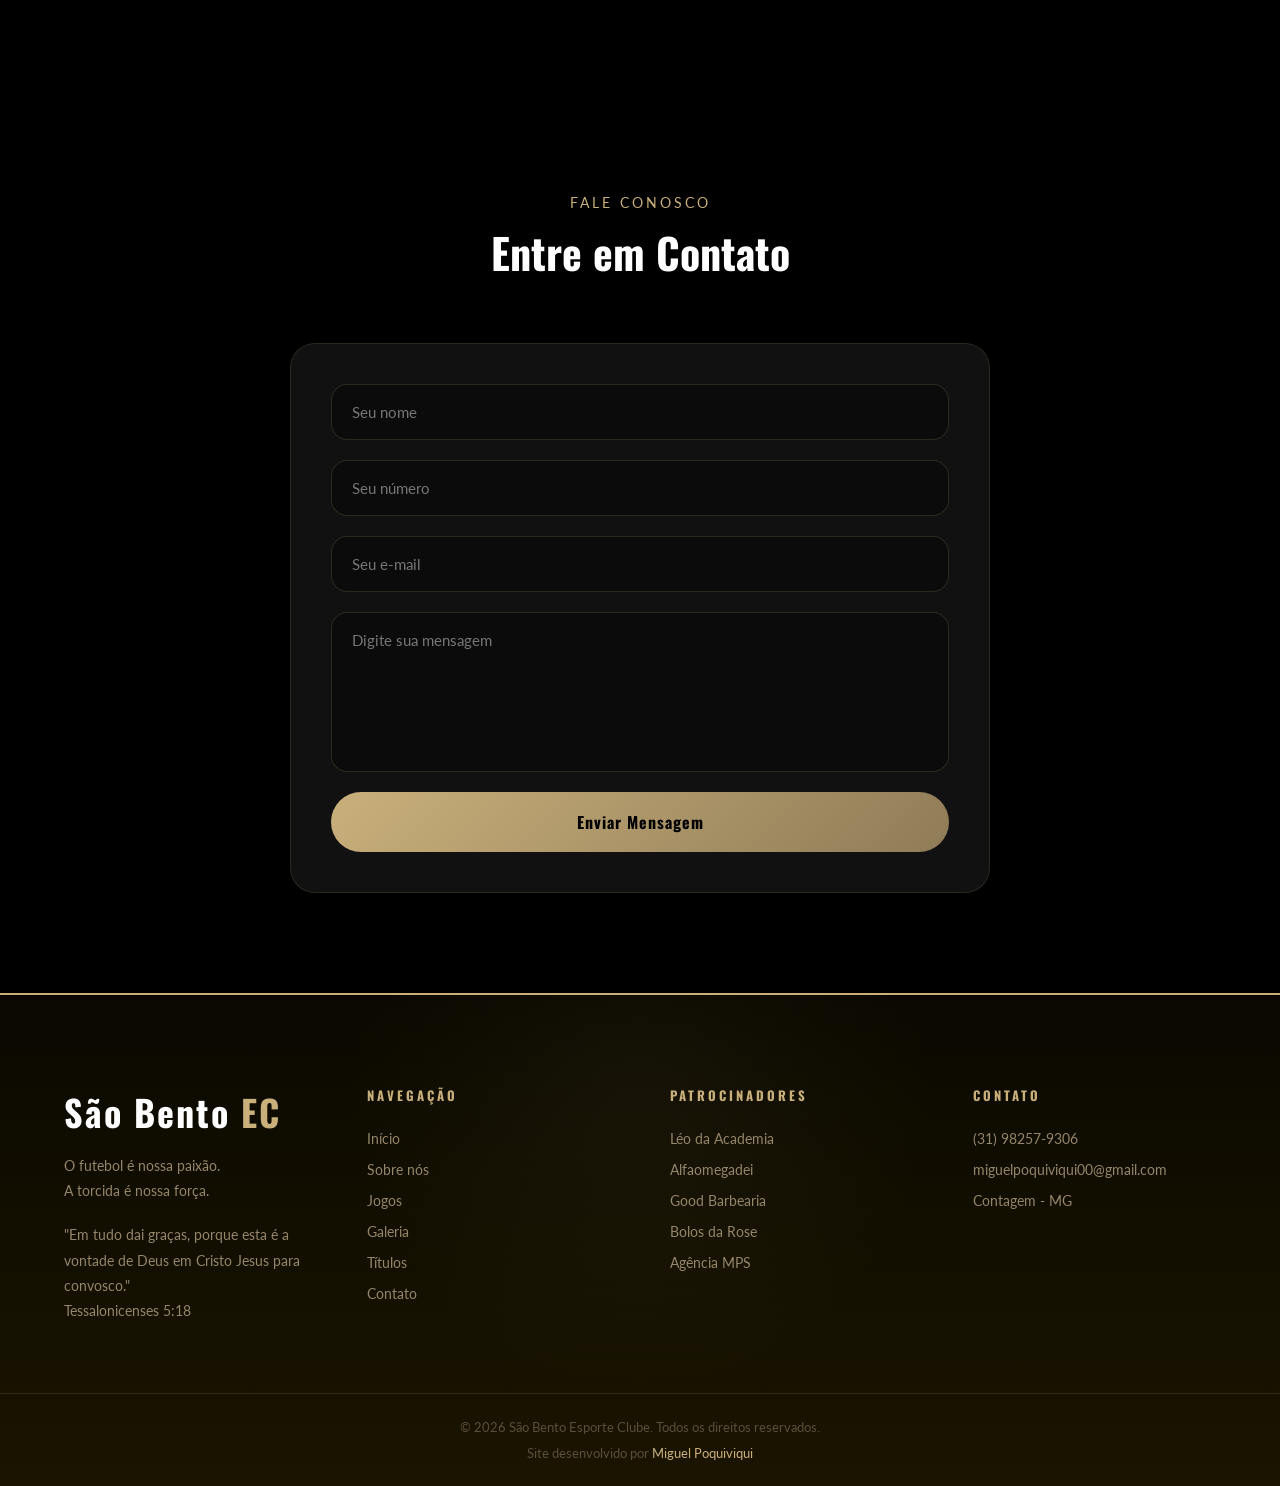
==== commit 698419b4: "Update index.html" ====
--- a/index.html
+++ b/index.html
@@ -141,15 +141,15 @@
     </div>
     <div class="games">
       <div class="game-card">
-        <span>QUINTA</span>
-        <h3>São Bento x Cpx</h3>
-        <p>10:00 • Arena Santa Cruz</p>
+        <span>TERÇA</span>
+        <h3>São Bento x Seu João Geraldo</h3>
+        <p>21:00 • Arena Santa Cruz</p>
         <p>Festival Liga União</p>
       </div>
       <div class="game-card">
-        <span>SEXTA (05/06)</span>
+        <span>SABÁDO (13/06)</span>
         <h3>São Bento x A confirmar</h3>
-        <p>20:00 • Arena Comercial</p>
+        <p>17:00 • Arena Santa Cruz</p>
         <p>-Não há mais jogos progamados-</p>
       </div>
       
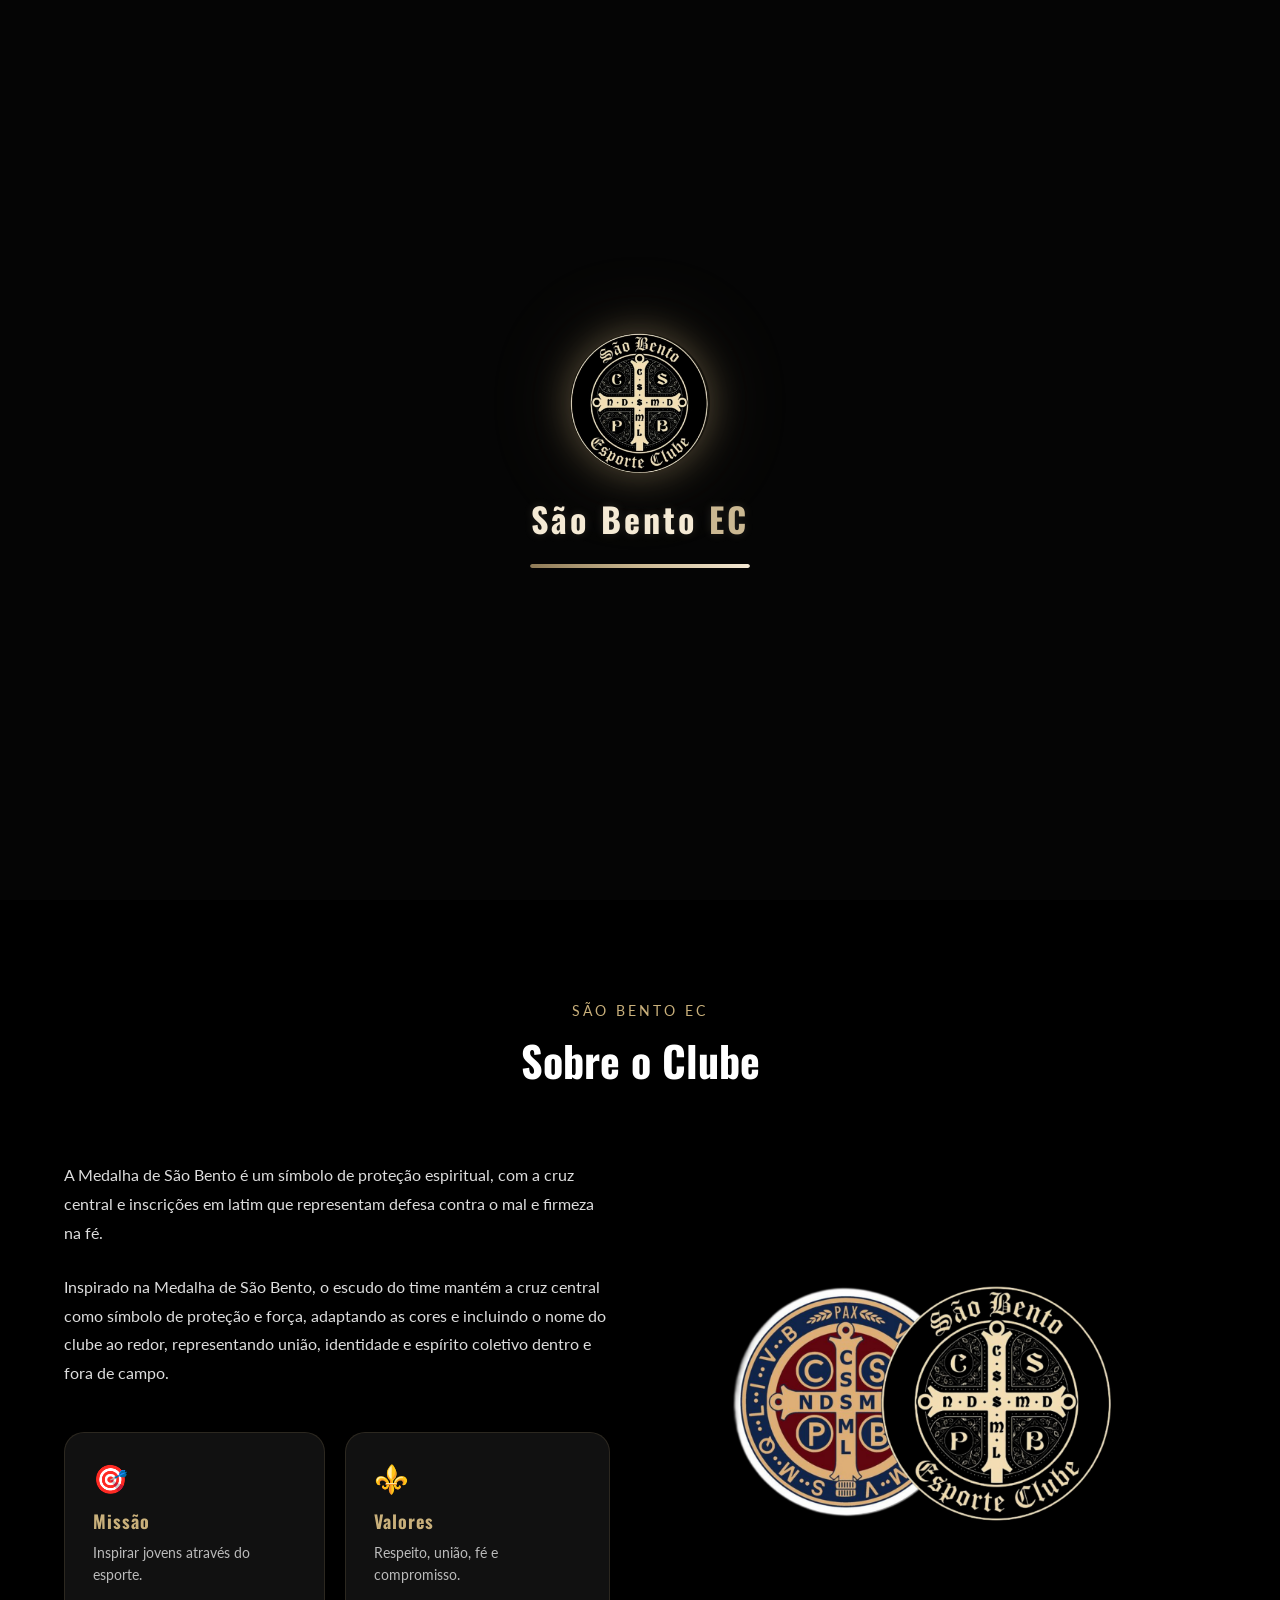
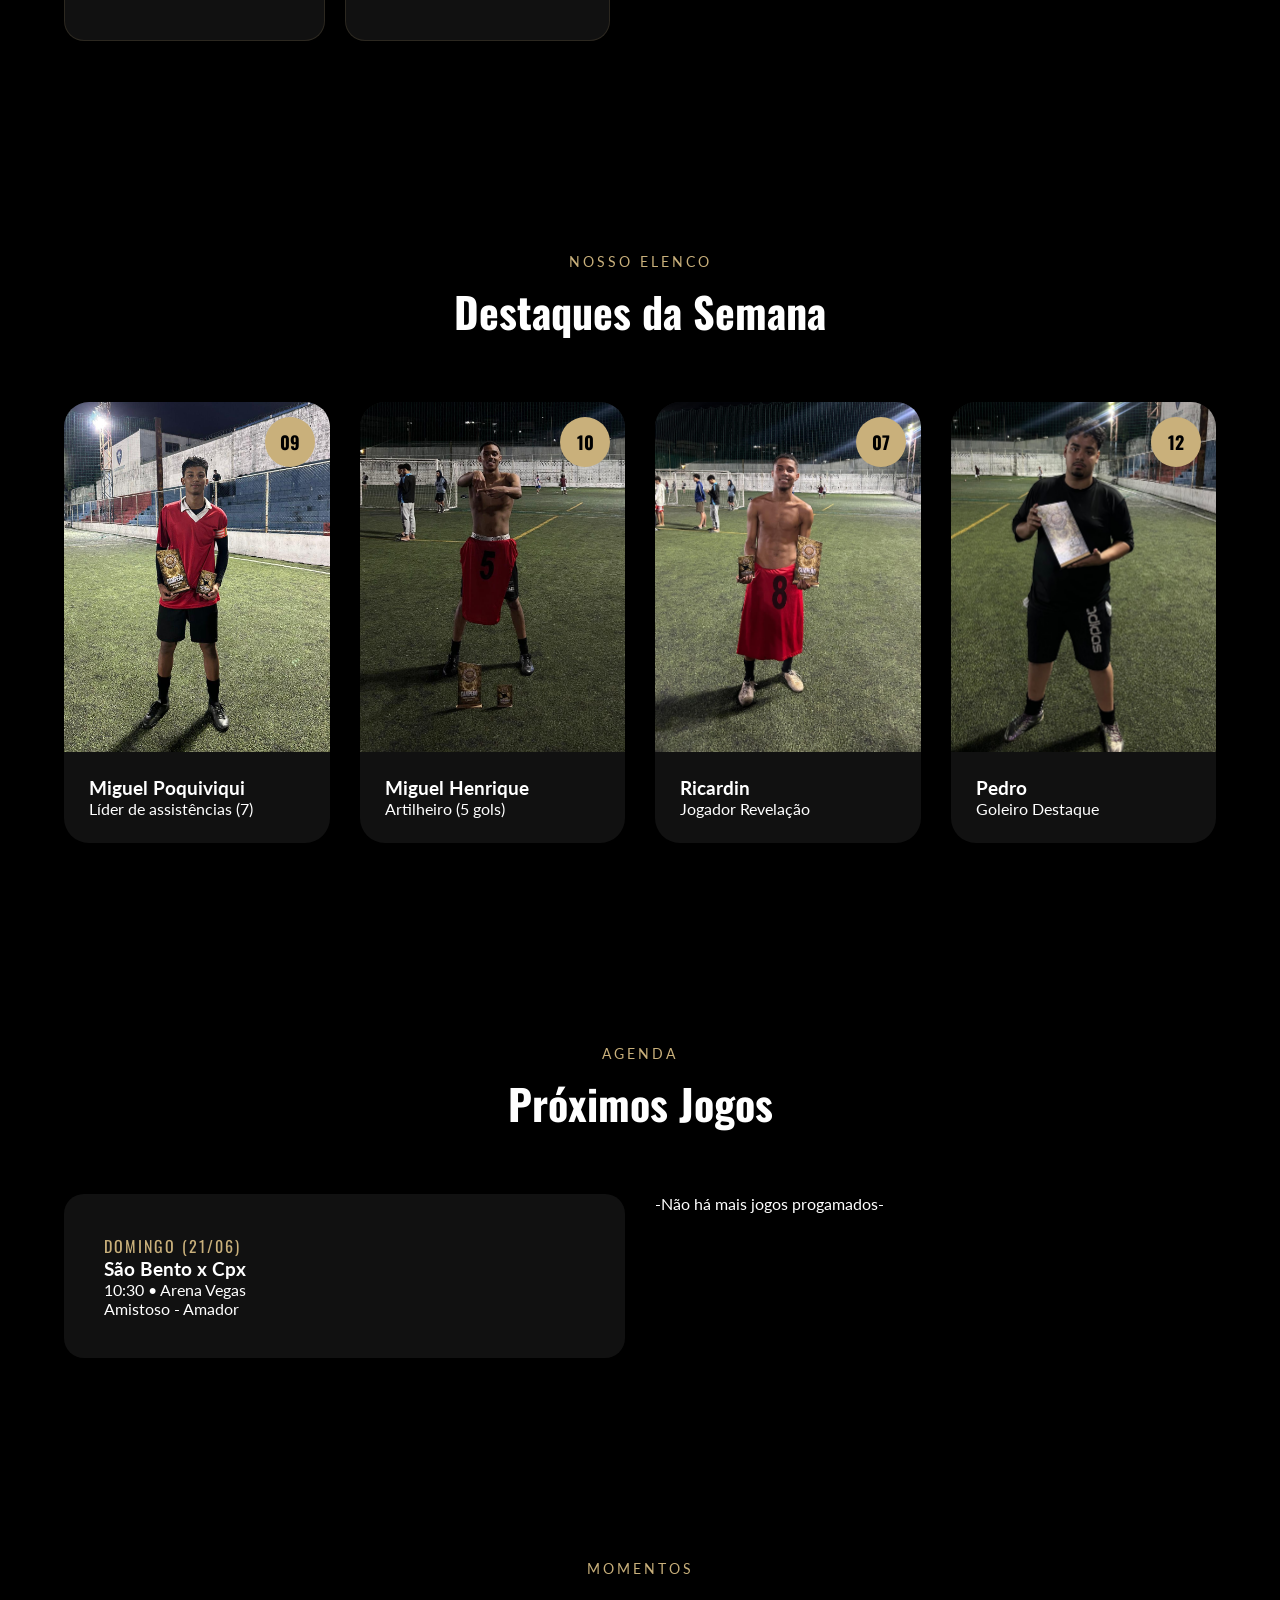
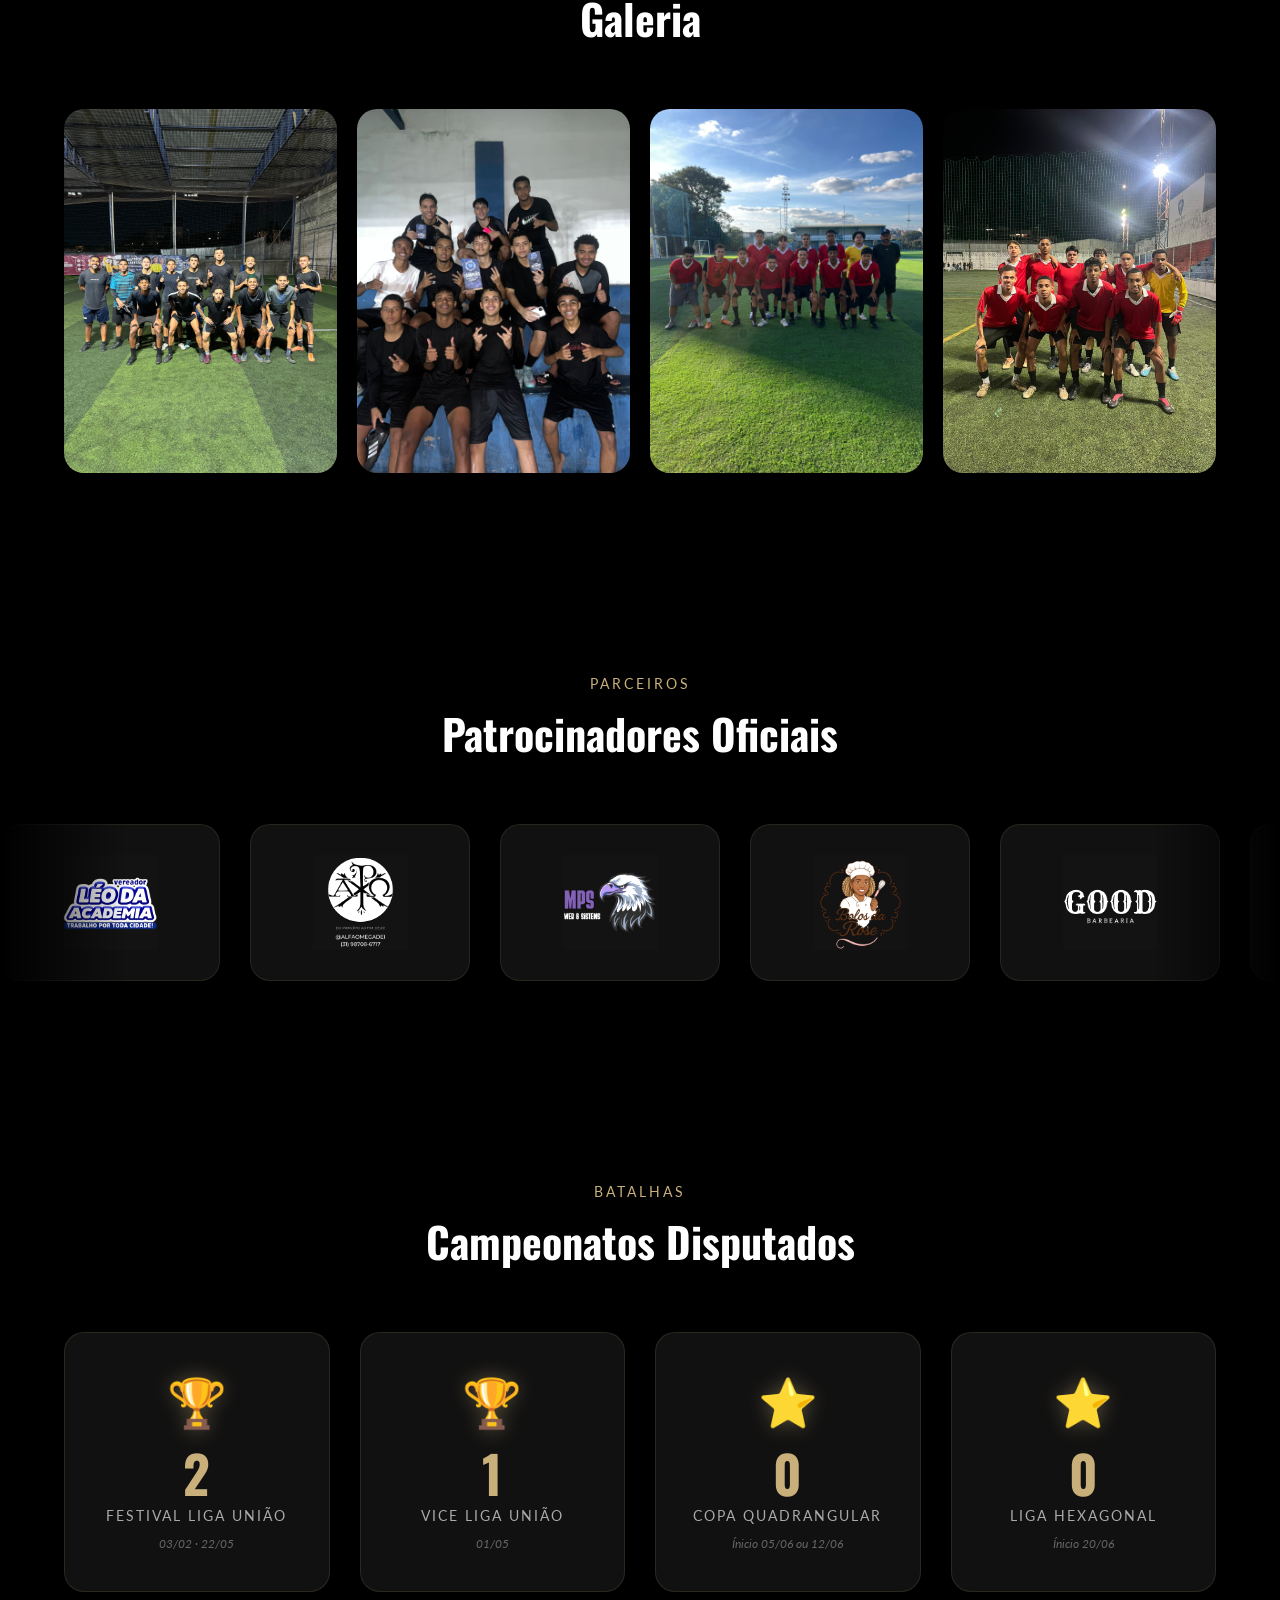
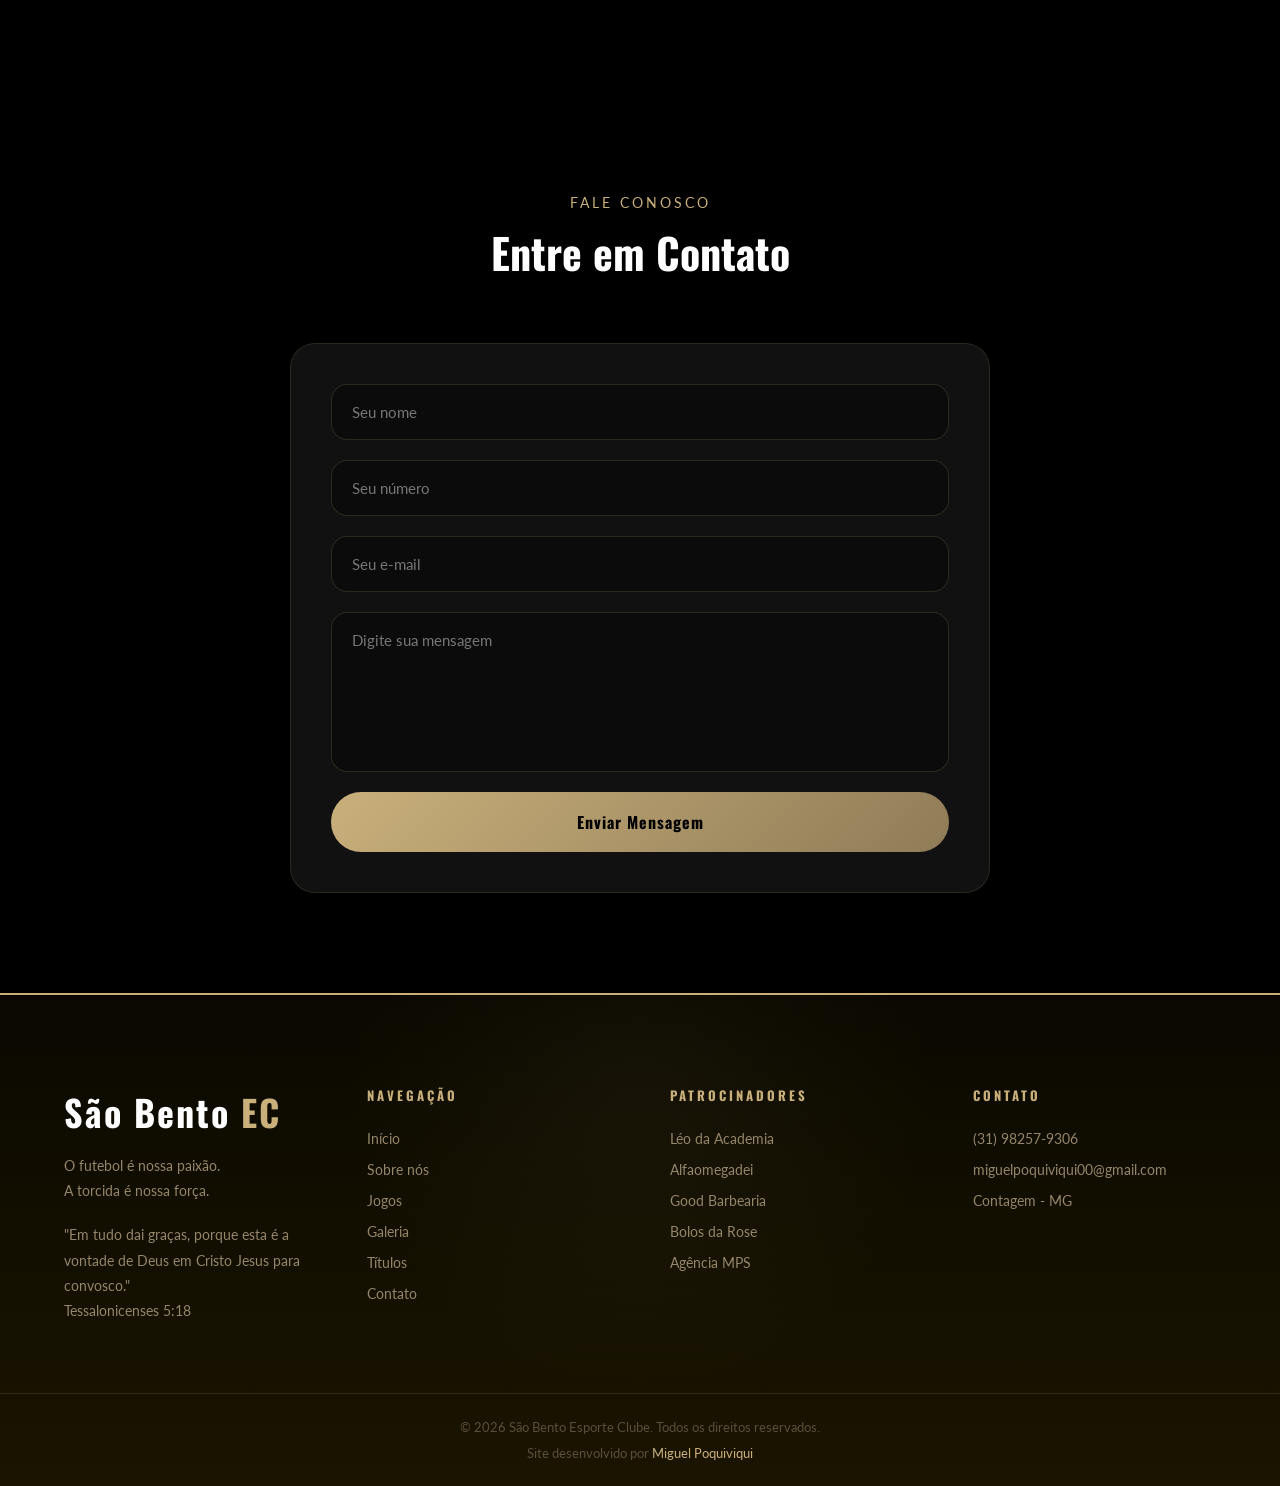
==== commit f3b89704: "Update index.html" ====
--- a/index.html
+++ b/index.html
@@ -141,15 +141,12 @@
     </div>
     <div class="games">
       <div class="game-card">
-        <span>TERÇA</span>
-        <h3>São Bento x Seu João Geraldo</h3>
-        <p>21:00 • Arena Santa Cruz</p>
-        <p>Festival Liga União</p>
-      </div>
-      <div class="game-card">
-        <span>SABÁDO (13/06)</span>
-        <h3>São Bento x A confirmar</h3>
-        <p>17:00 • Arena Santa Cruz</p>
+        <span>DOMINGO (21/06)</span>
+        <h3>São Bento x Cpx</h3>
+        <p>10:30 • Arena Vegas</p>
+        <p>Amistoso - Amador</p>
+      </div>
+      <div class="game-car">
         <p>-Não há mais jogos progamados-</p>
       </div>
       
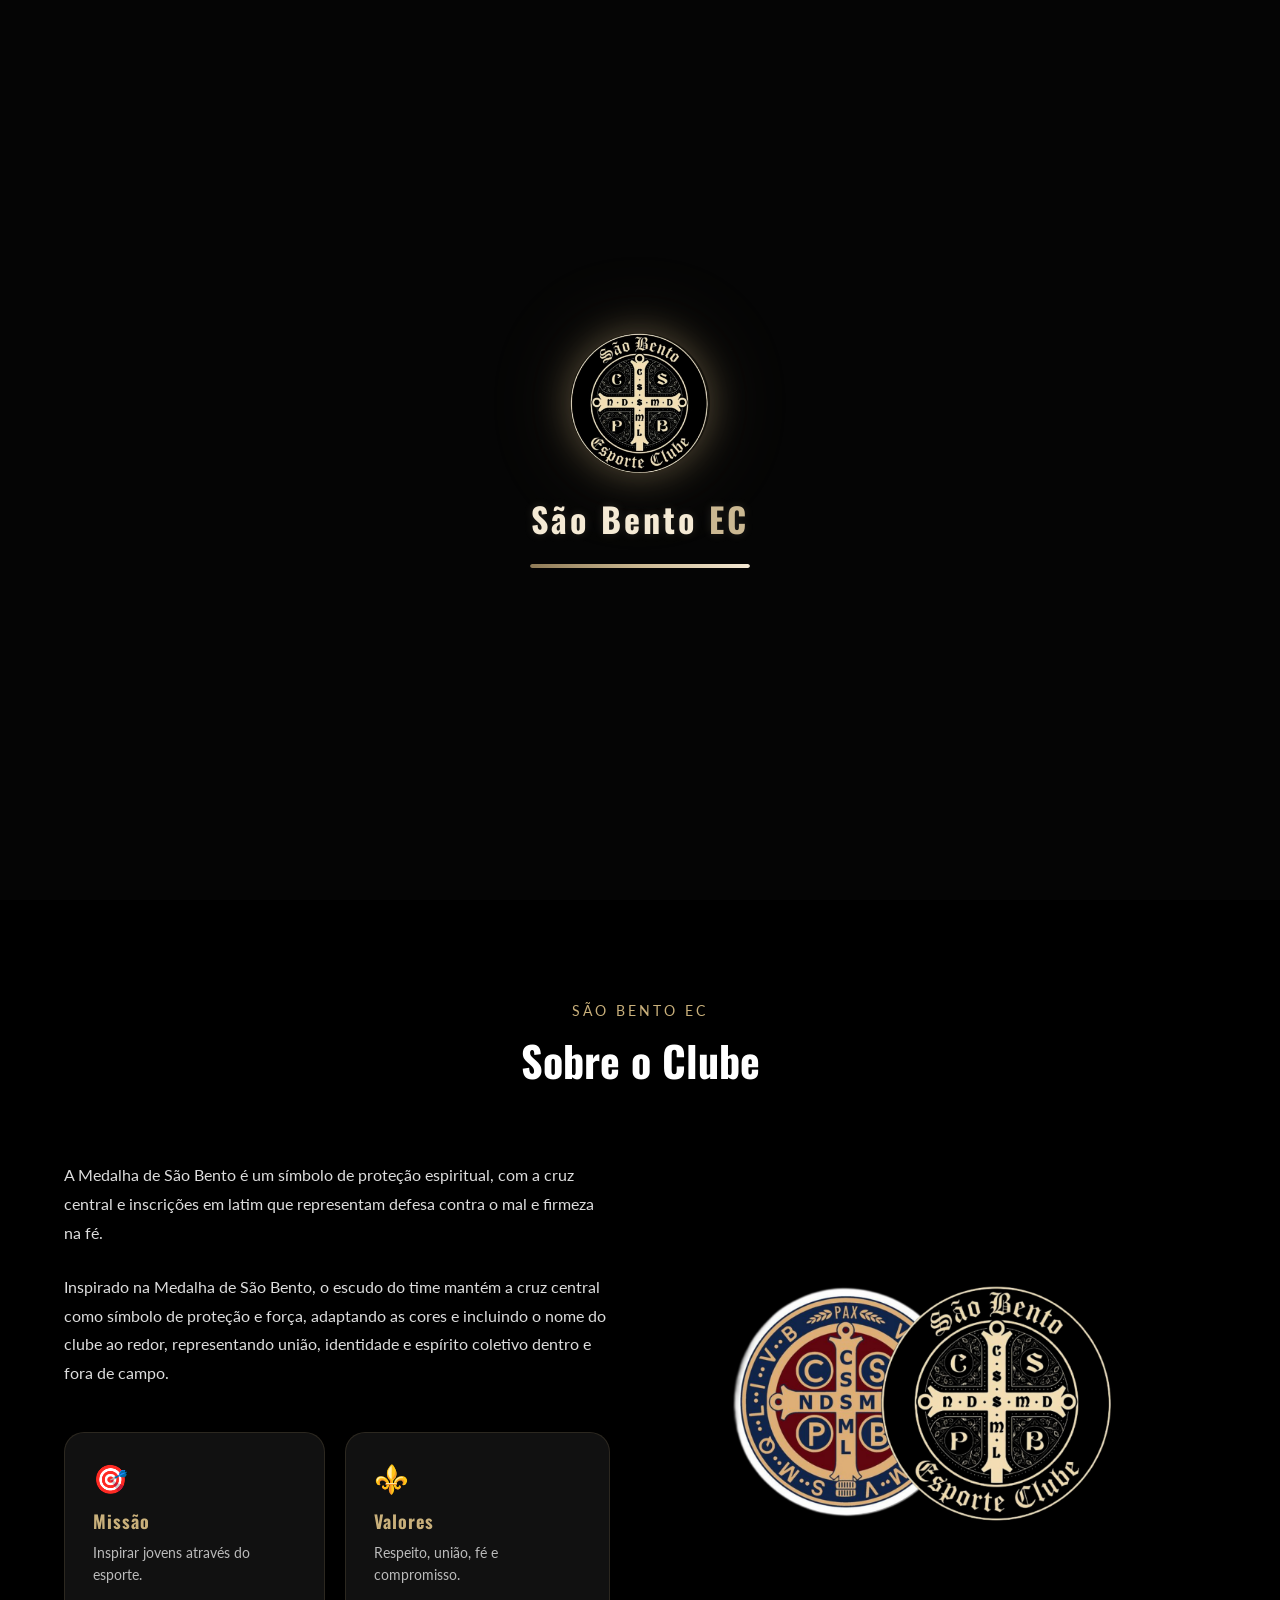
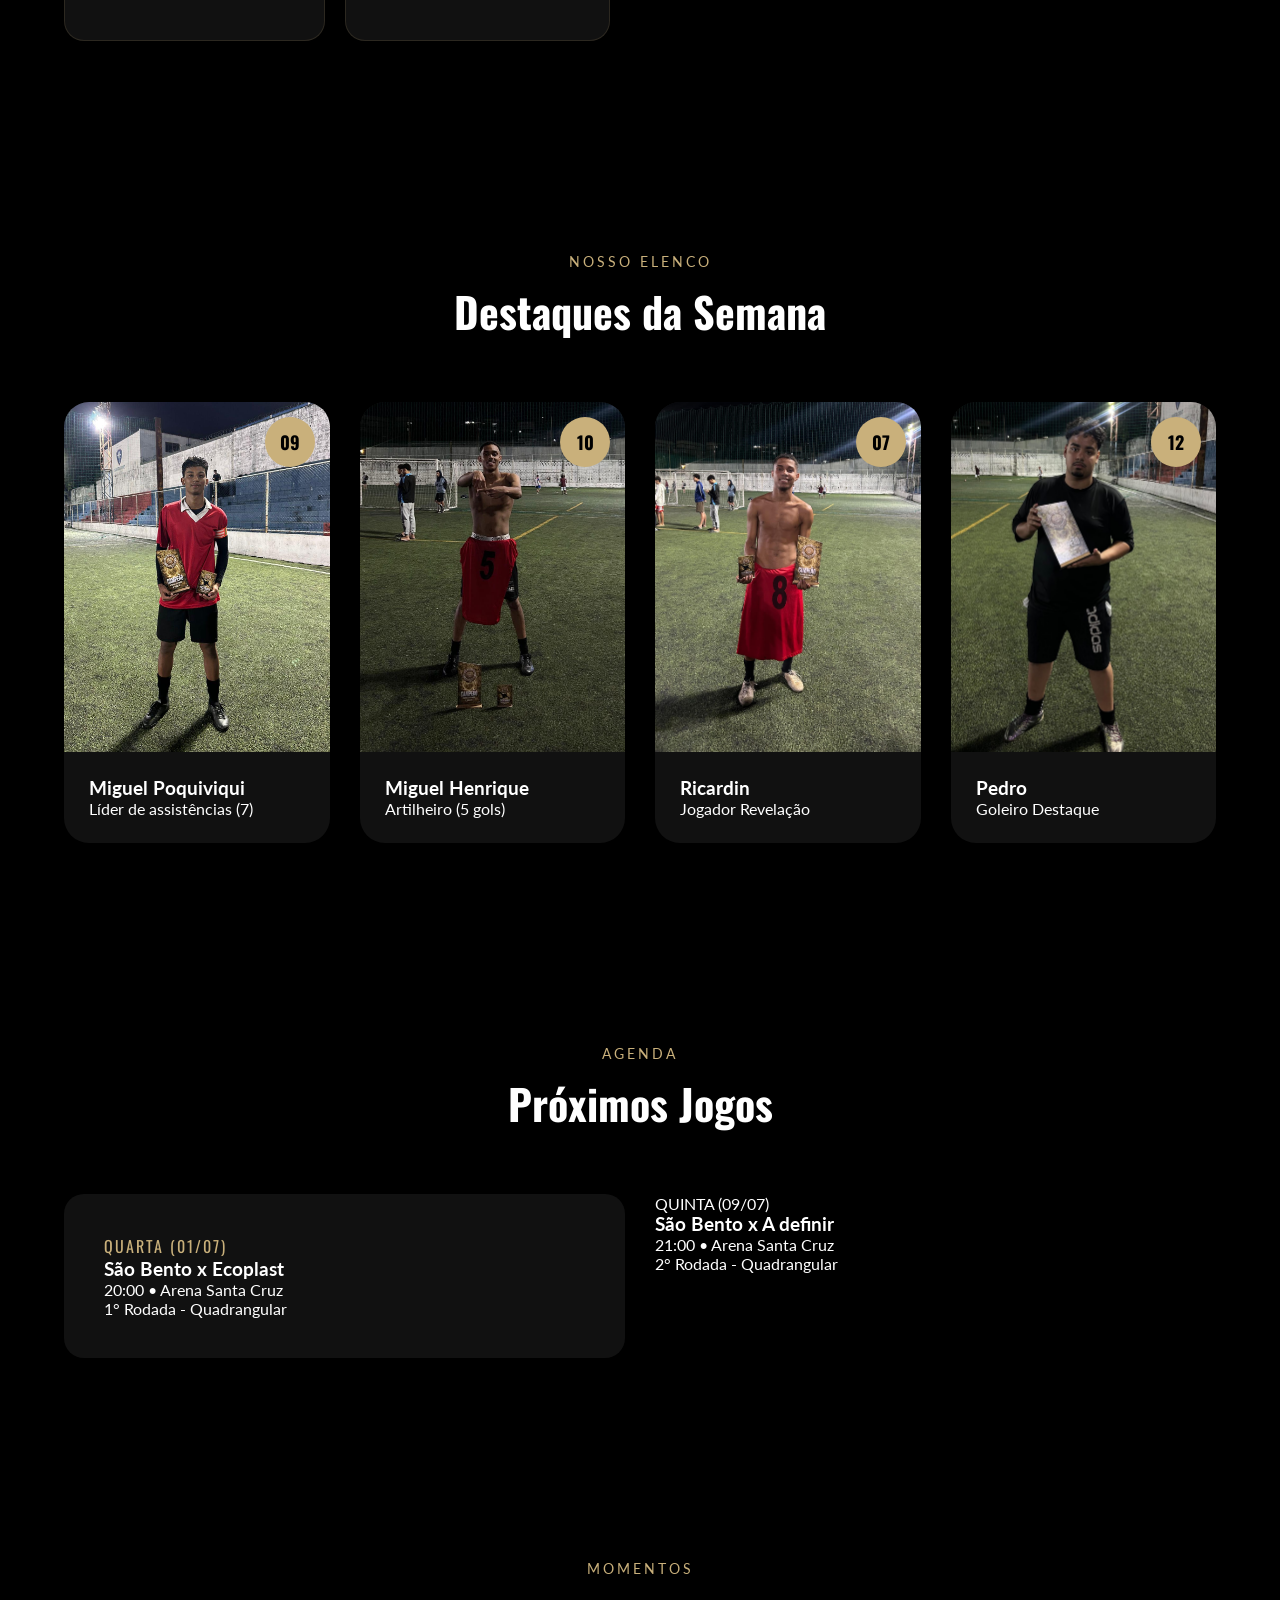
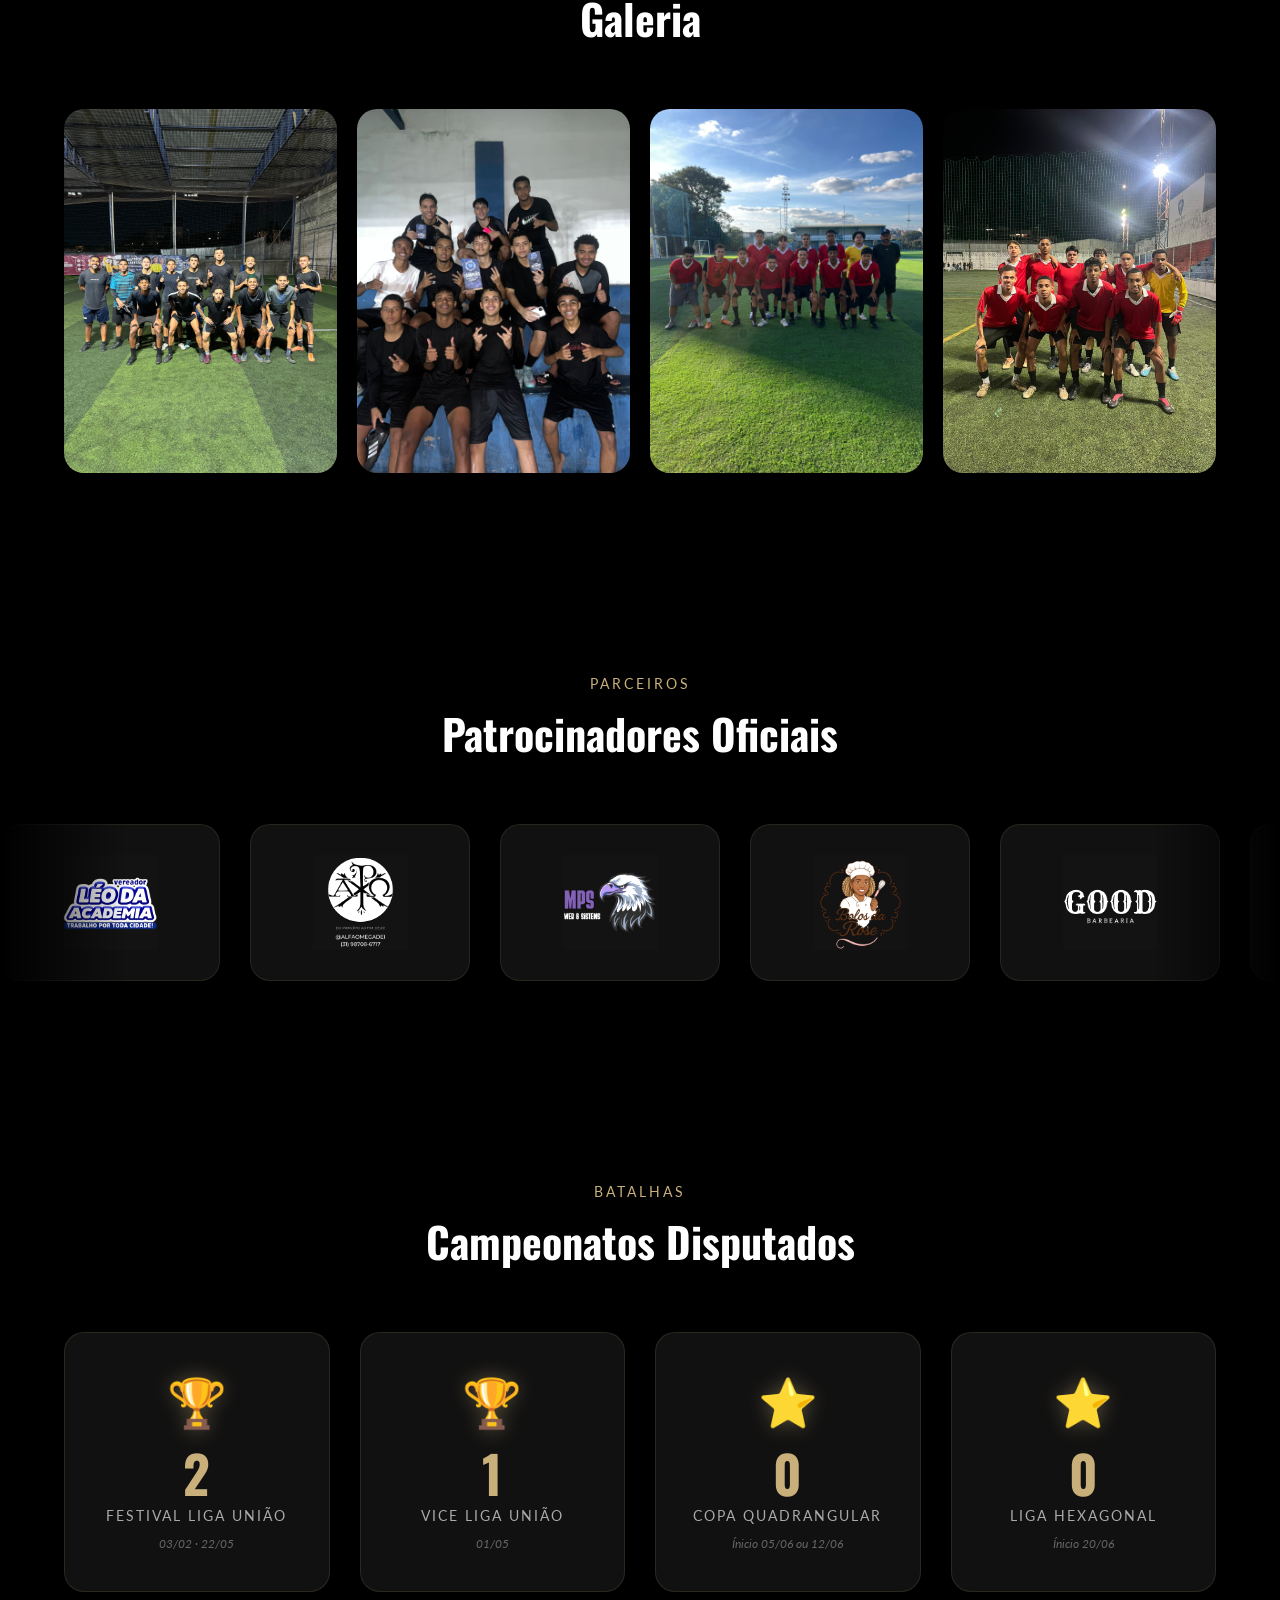
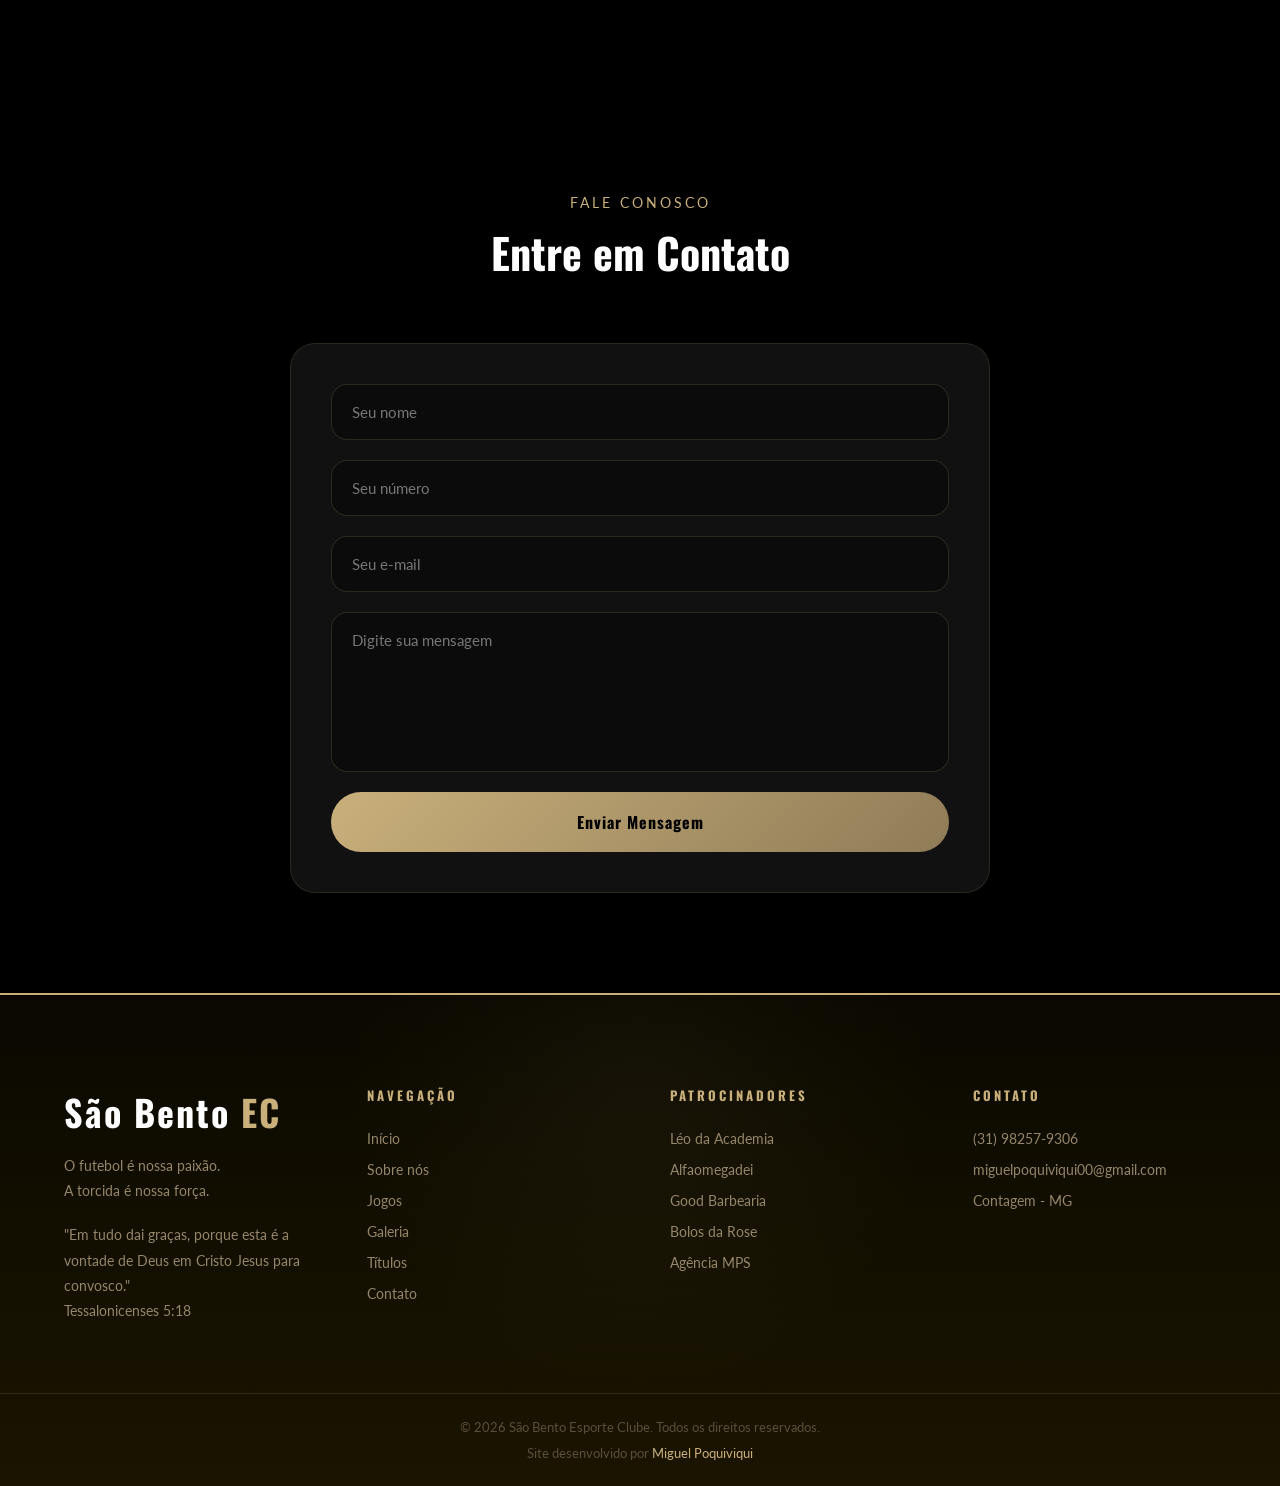
==== commit ca89a0c8: "Update index.html" ====
--- a/index.html
+++ b/index.html
@@ -50,7 +50,7 @@
     <h1>TRADIÇÃO, RAÇA E GLÓRIA</h1>
     <p>Mais que um time. Uma família, uma torcida e uma história.</p>
     <div class="hero-buttons">
-      <a href="blog/blog.html" class="btn-primary">Central de notícias</a>
+      <a href="#patro" class="btn-primary">Patrocinadores</a>
       <a href="#jogos" class="btn-secondary">Próximos Jogos</a>
     </div>
   </div>
@@ -141,13 +141,16 @@
     </div>
     <div class="games">
       <div class="game-card">
-        <span>DOMINGO (21/06)</span>
-        <h3>São Bento x Cpx</h3>
-        <p>10:30 • Arena Vegas</p>
-        <p>Amistoso - Amador</p>
+        <span>QUARTA (01/07)</span>
+        <h3>São Bento x Ecoplast</h3>
+        <p>20:00 • Arena Santa Cruz</p>
+        <p>1° Rodada - Quadrangular</p>
       </div>
       <div class="game-car">
-        <p>-Não há mais jogos progamados-</p>
+       <span>QUINTA (09/07)</span>
+        <h3>São Bento x A definir</h3>
+        <p>21:00 • Arena Santa Cruz</p>
+        <p>2° Rodada - Quadrangular</p>
       </div>
       
     </div>
@@ -177,7 +180,7 @@
 </div>
 
 <!-- PATROCINADORES -->
-<section class="patro-section">
+<section class="patro-section" id="patro">
   <div class="section-title">
     <span>Parceiros</span>
     <h2>Patrocinadores Oficiais</h2>
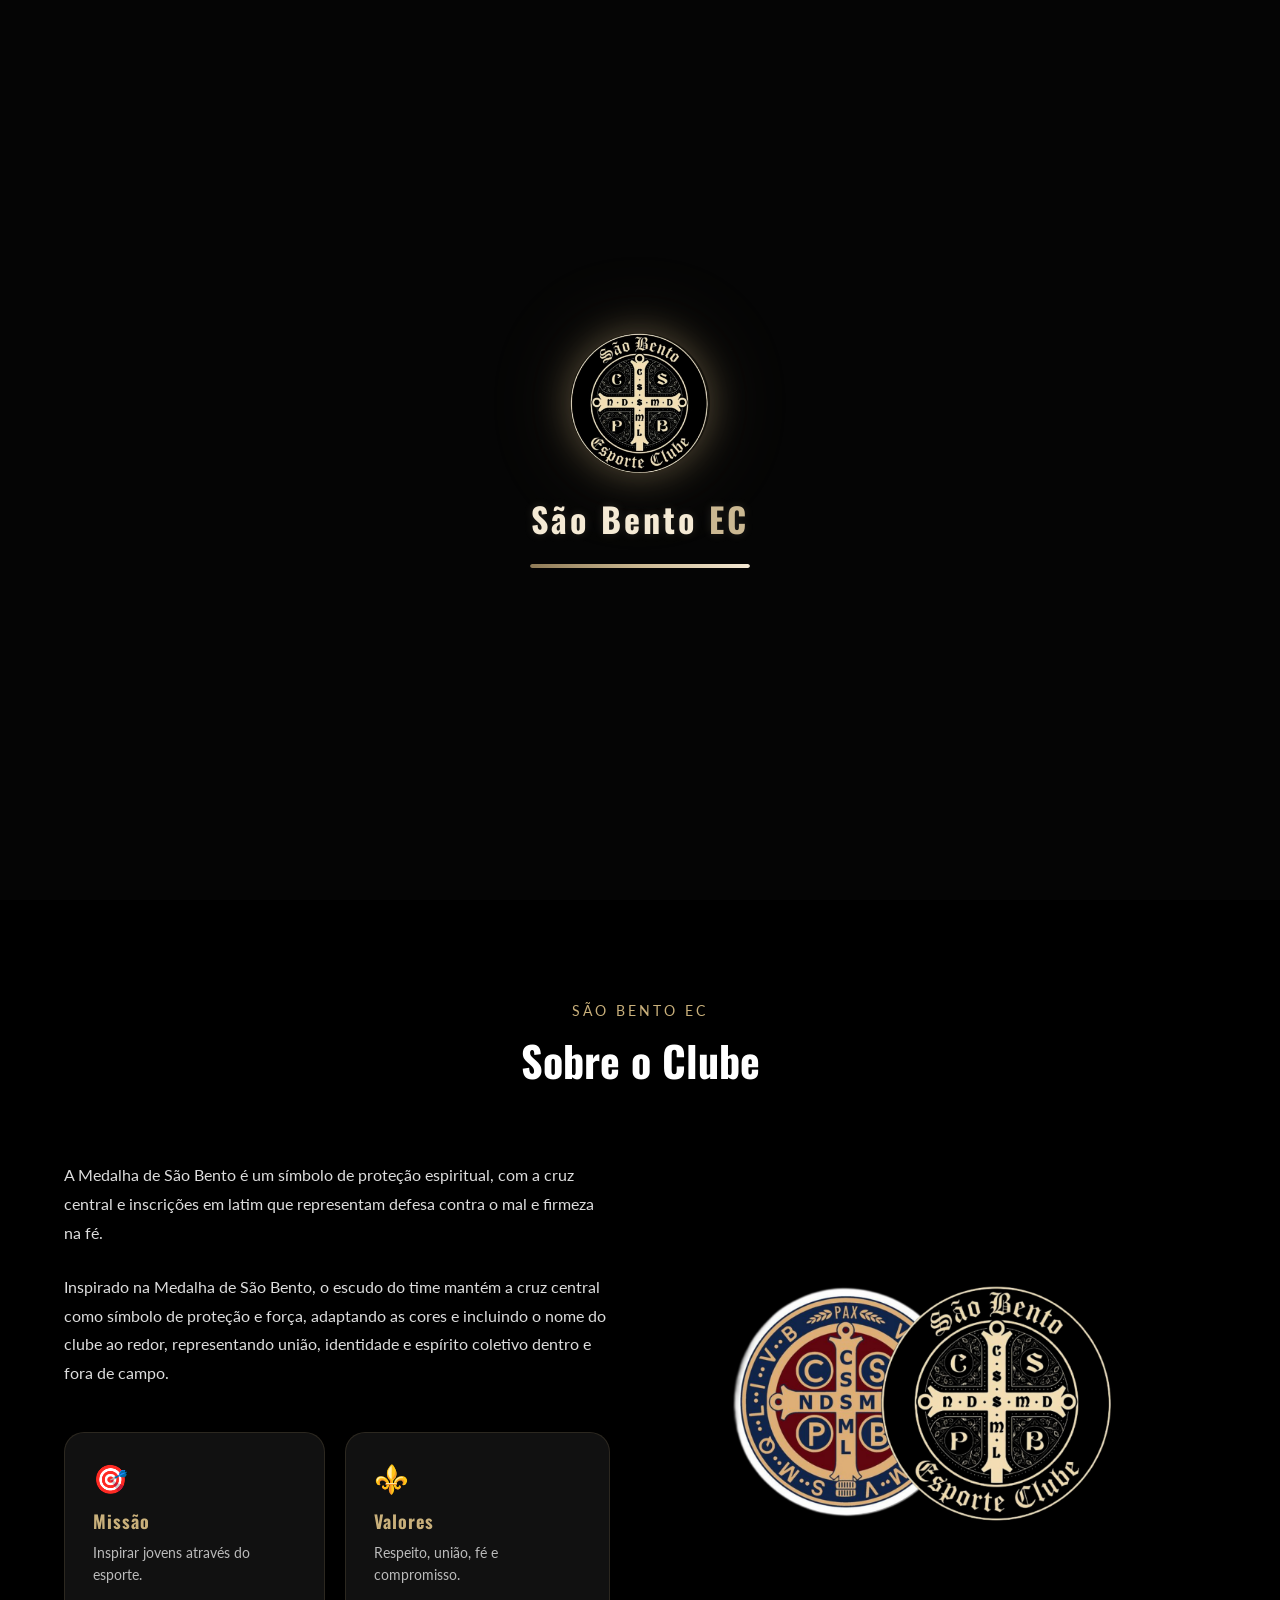
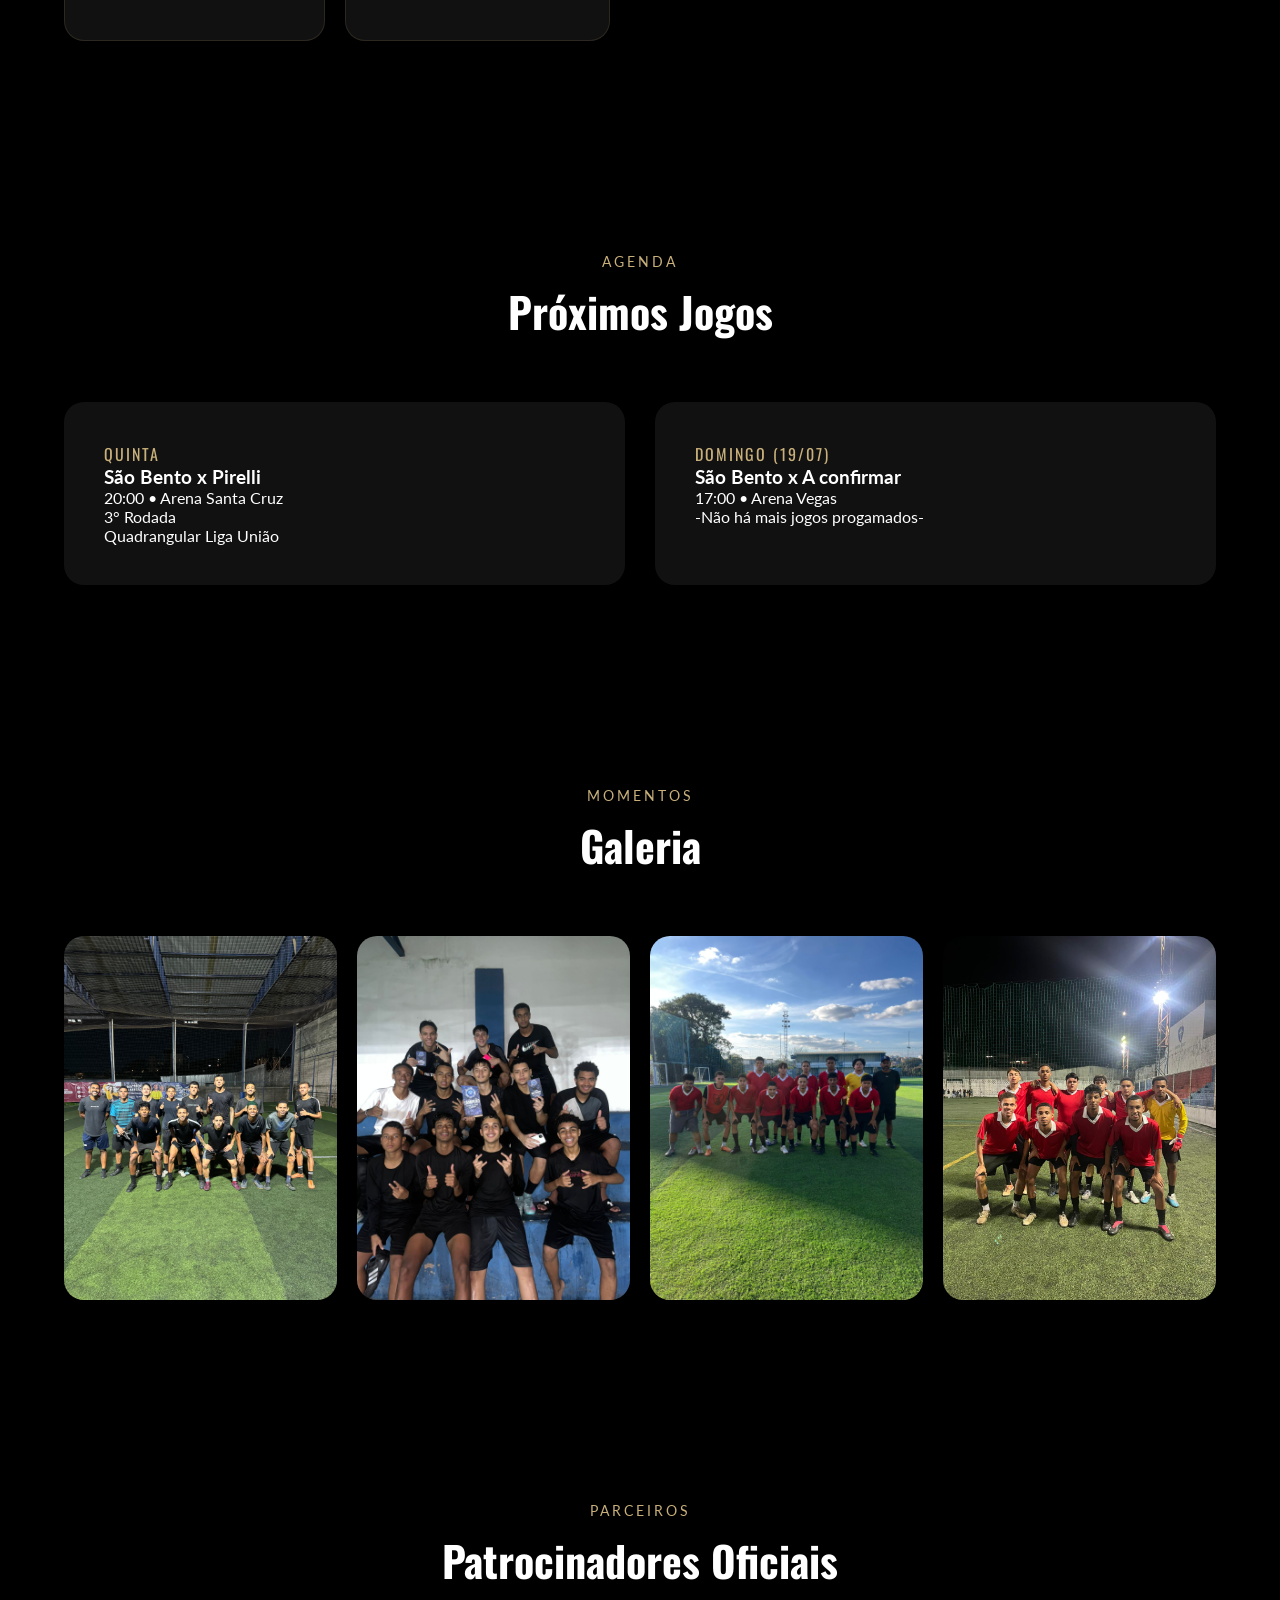
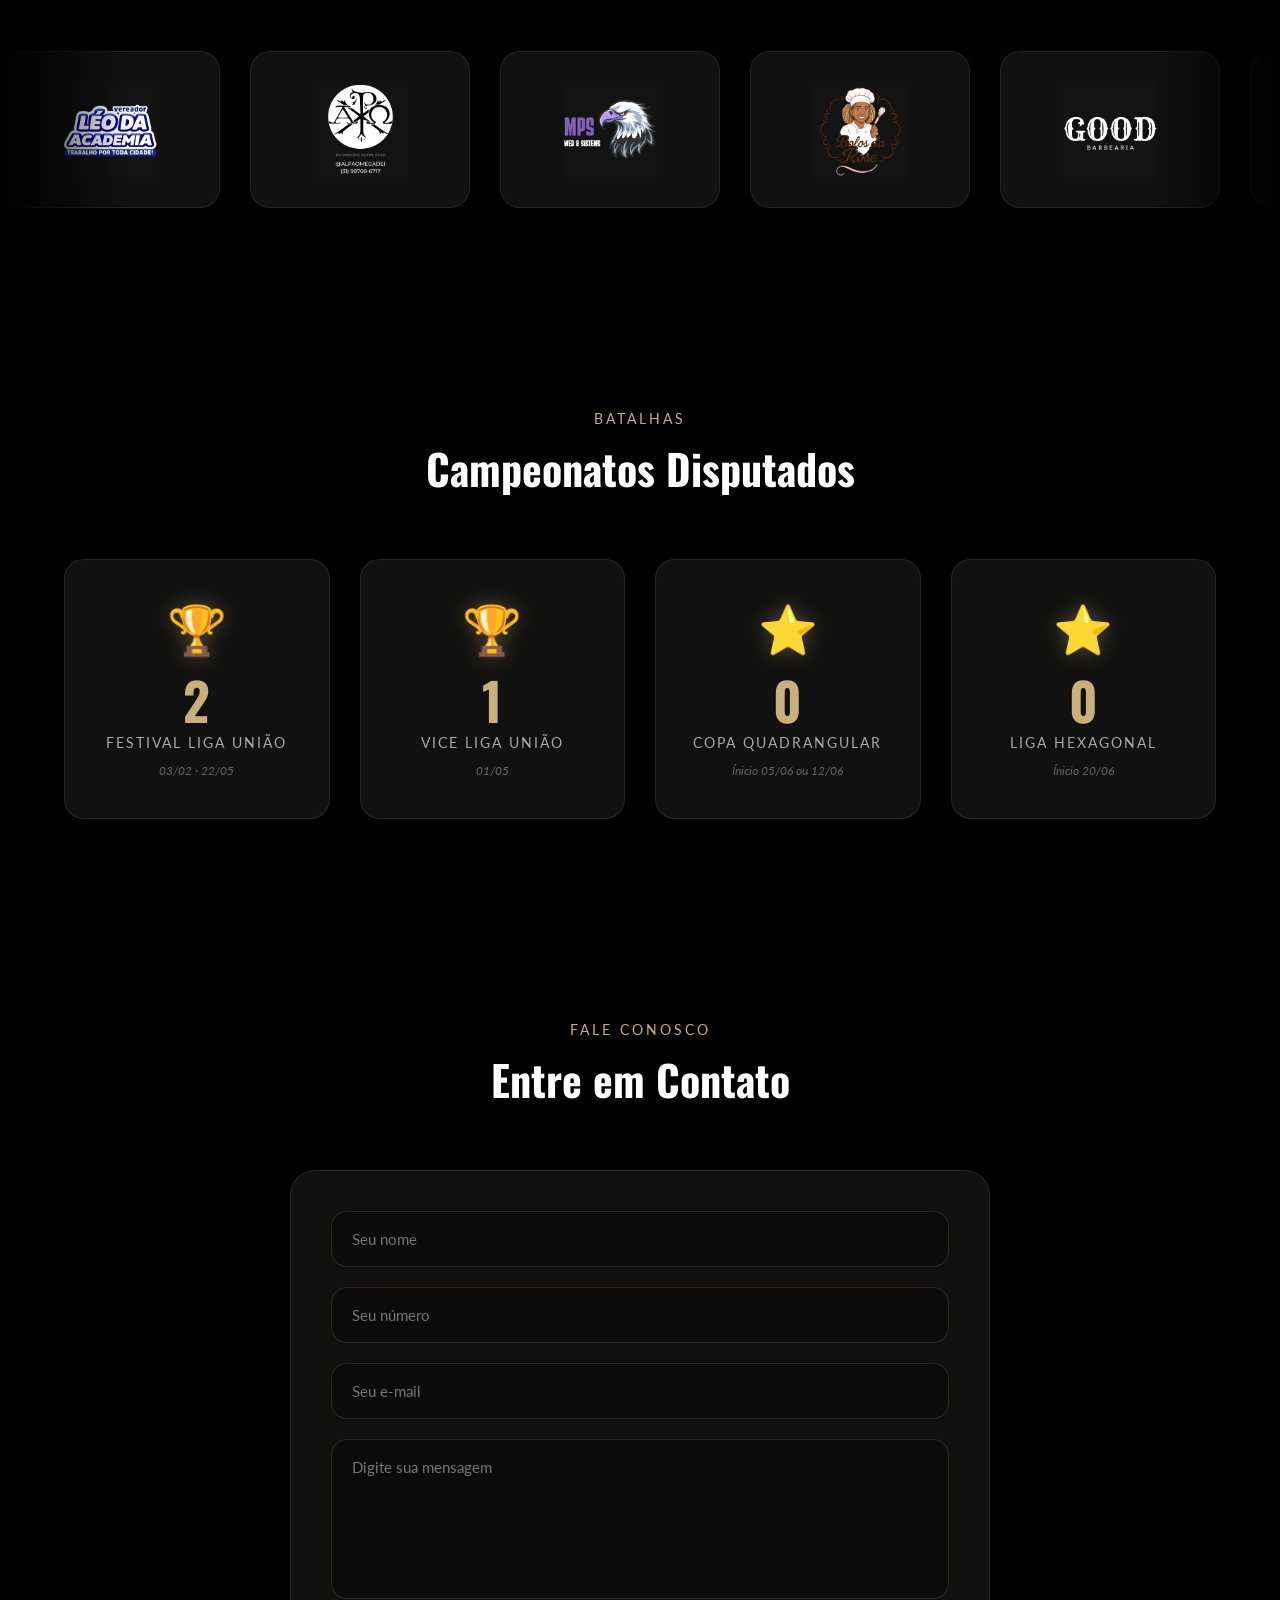
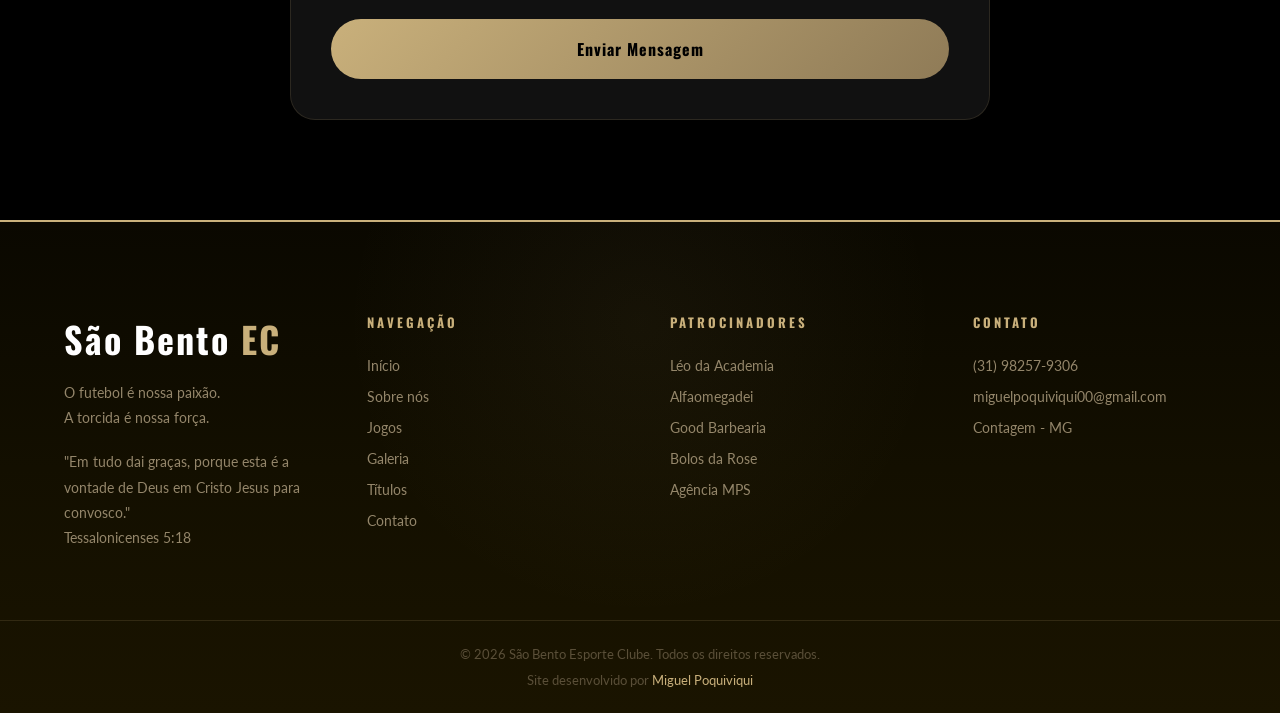
==== commit 7fc55de8: "Update index.html" ====
--- a/index.html
+++ b/index.html
@@ -50,7 +50,7 @@
     <h1>TRADIÇÃO, RAÇA E GLÓRIA</h1>
     <p>Mais que um time. Uma família, uma torcida e uma história.</p>
     <div class="hero-buttons">
-      <a href="#patro" class="btn-primary">Patrocinadores</a>
+      <a href="blog/blog.html" class="btn-primary">Central de notícias</a>
       <a href="#jogos" class="btn-secondary">Próximos Jogos</a>
     </div>
   </div>
@@ -88,50 +88,6 @@
   </div>
 </section>
 
-<!-- DESTAQUES -->
-<section class="elenco section" id="elenco">
-  <div class="container">
-    <div class="section-title">
-      <span>Nosso Elenco</span>
-      <h2>Destaques da Semana</h2>
-    </div>
-    <div class="players">
-      <div class="player-card">
-        <div class="number">09</div>
-        <img src="imgs/presida.jpg" alt="">
-        <div class="player-info">
-          <h3>Miguel Poquiviqui</h3>
-          <p>Líder de assistências (7)</p>
-        </div>
-      </div>
-      <div class="player-card">
-        <div class="number">10</div>
-        <img src="imgs/artilheiro.jpg" alt="">
-        <div class="player-info">
-          <h3>Miguel Henrique</h3>
-          <p>Artilheiro (5 gols)</p>
-        </div>
-      </div>
-      <div class="player-card">
-        <div class="number">07</div>
-        <img src="imgs/revela.jpg" alt="">
-        <div class="player-info">
-          <h3>Ricardin</h3>
-          <p>Jogador Revelação</p>
-        </div>
-      </div>
-      <div class="player-card">
-        <div class="number">12</div>
-        <img src="imgs/goleiro.jpg" alt="">
-        <div class="player-info">
-          <h3>Pedro</h3>
-          <p>Goleiro Destaque</p>
-        </div>
-      </div>
-    </div>
-  </div>
-</section>
-
 <!-- JOGOS -->
 <section class="jogos section" id="jogos">
   <div class="container">
@@ -141,16 +97,17 @@
     </div>
     <div class="games">
       <div class="game-card">
-        <span>QUARTA (01/07)</span>
-        <h3>São Bento x Ecoplast</h3>
+        <span>QUINTA</span>
+        <h3>São Bento x Pirelli</h3>
         <p>20:00 • Arena Santa Cruz</p>
-        <p>1° Rodada - Quadrangular</p>
-      </div>
-      <div class="game-car">
-       <span>QUINTA (09/07)</span>
-        <h3>São Bento x A definir</h3>
-        <p>21:00 • Arena Santa Cruz</p>
-        <p>2° Rodada - Quadrangular</p>
+        <p>3° Rodada</p>
+        <p>Quadrangular Liga União</p>
+      </div>
+      <div class="game-card">
+        <span>DOMINGO (19/07)</span>
+        <h3>São Bento x A confirmar</h3>
+        <p>17:00 • Arena Vegas</p>
+        <p>-Não há mais jogos progamados-</p>
       </div>
       
     </div>
@@ -180,7 +137,7 @@
 </div>
 
 <!-- PATROCINADORES -->
-<section class="patro-section" id="patro">
+<section class="patro-section">
   <div class="section-title">
     <span>Parceiros</span>
     <h2>Patrocinadores Oficiais</h2>
